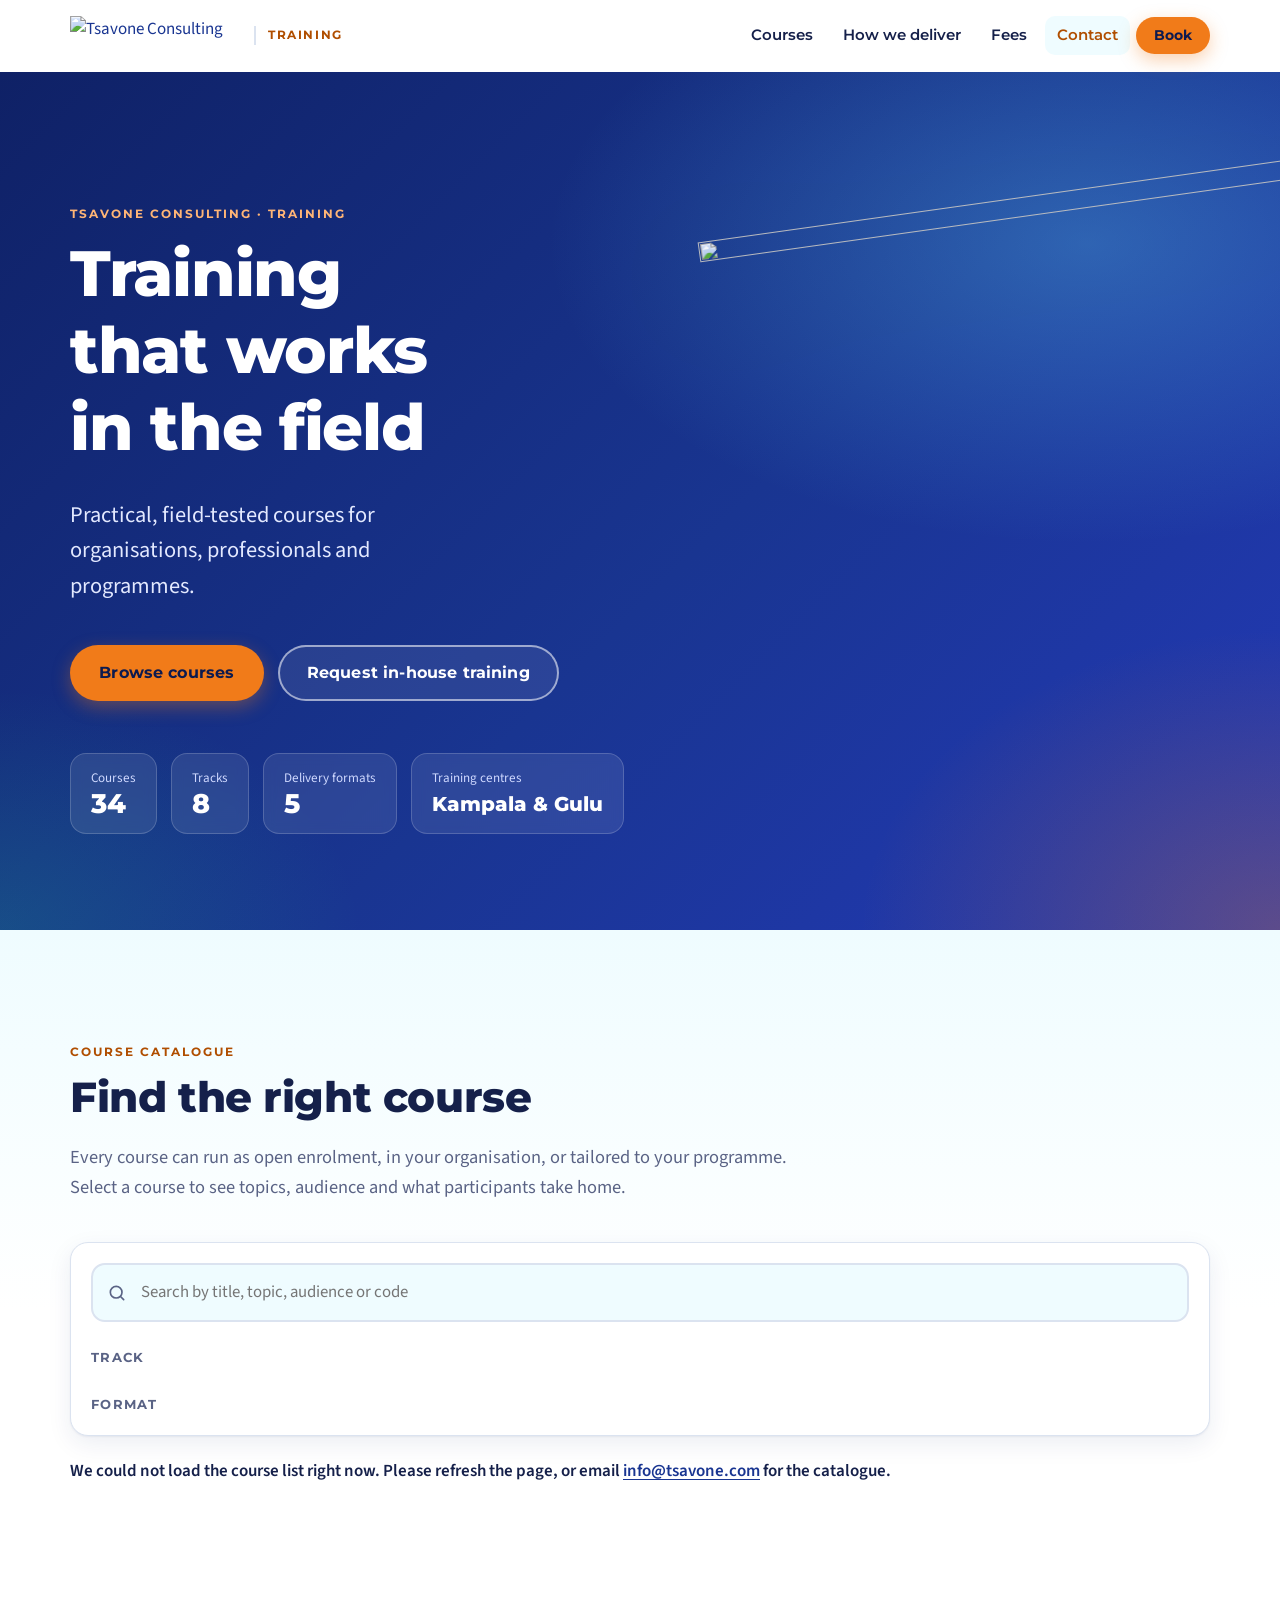
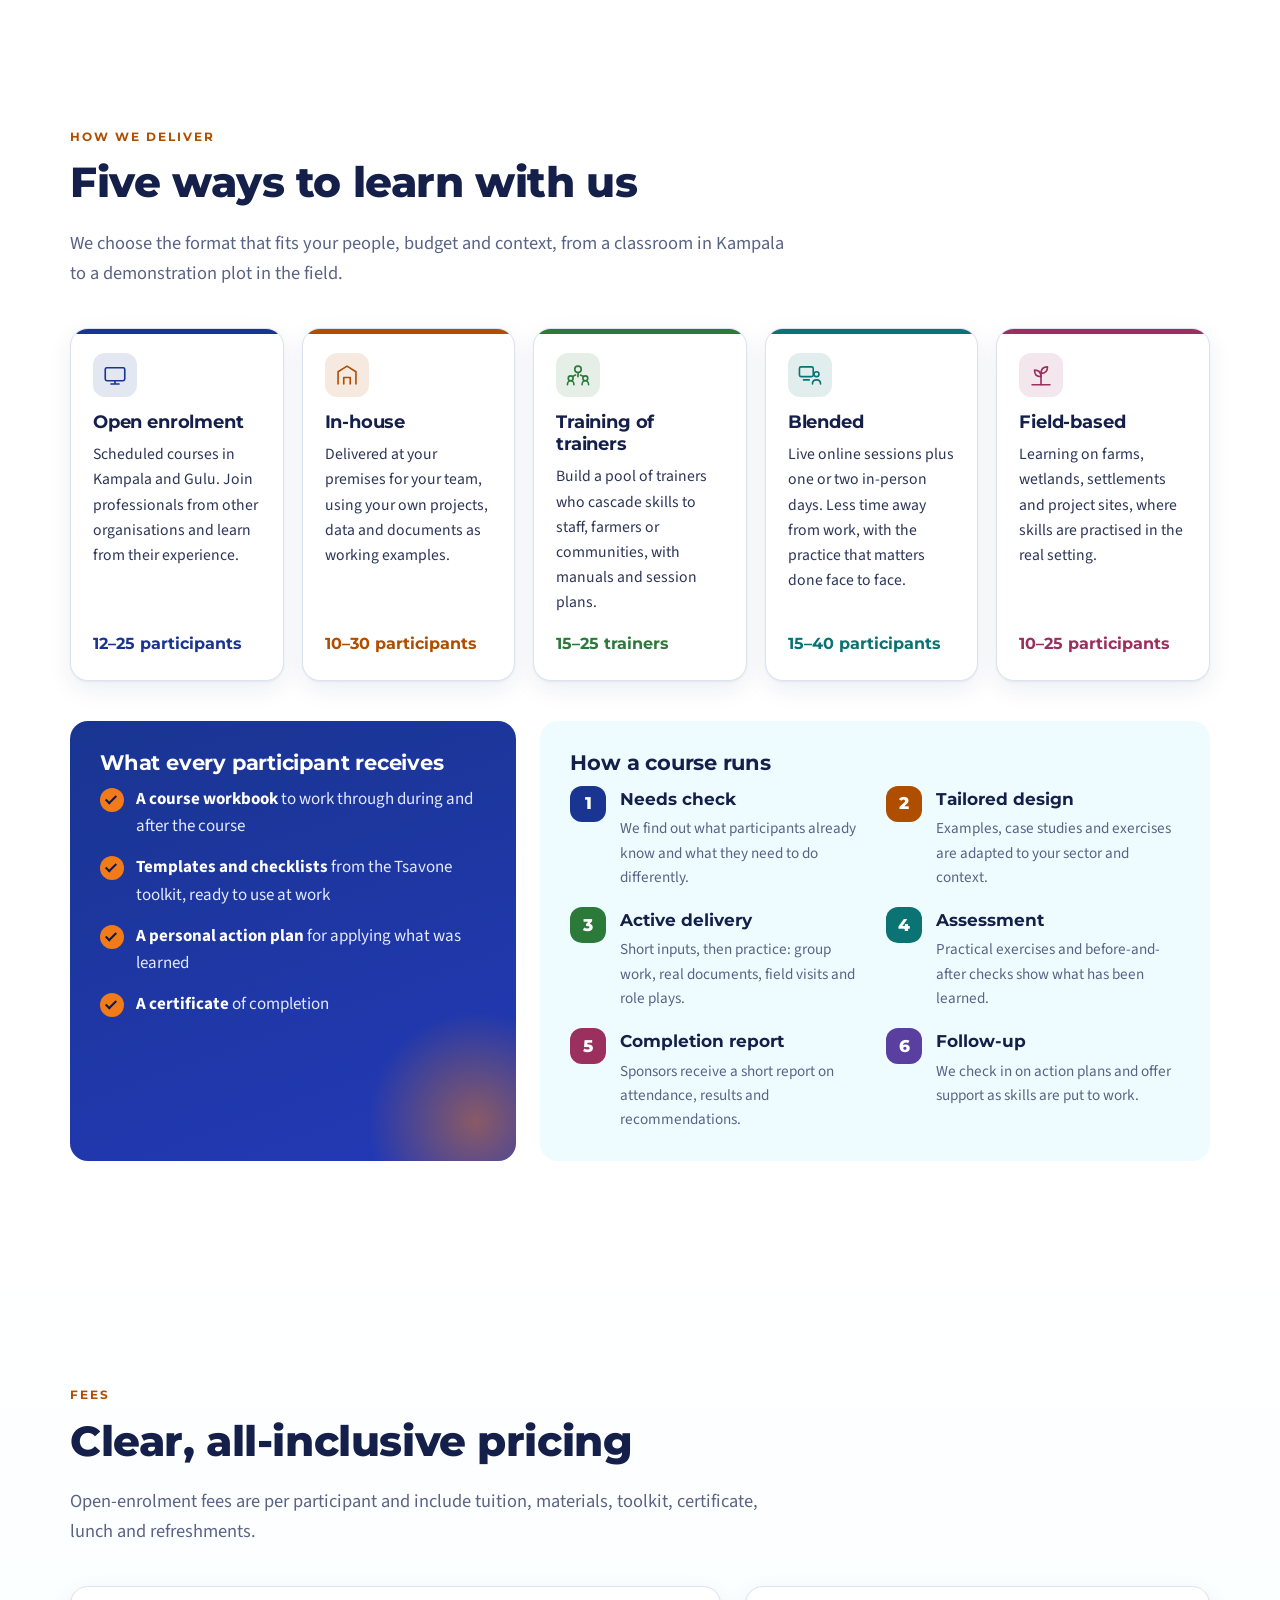
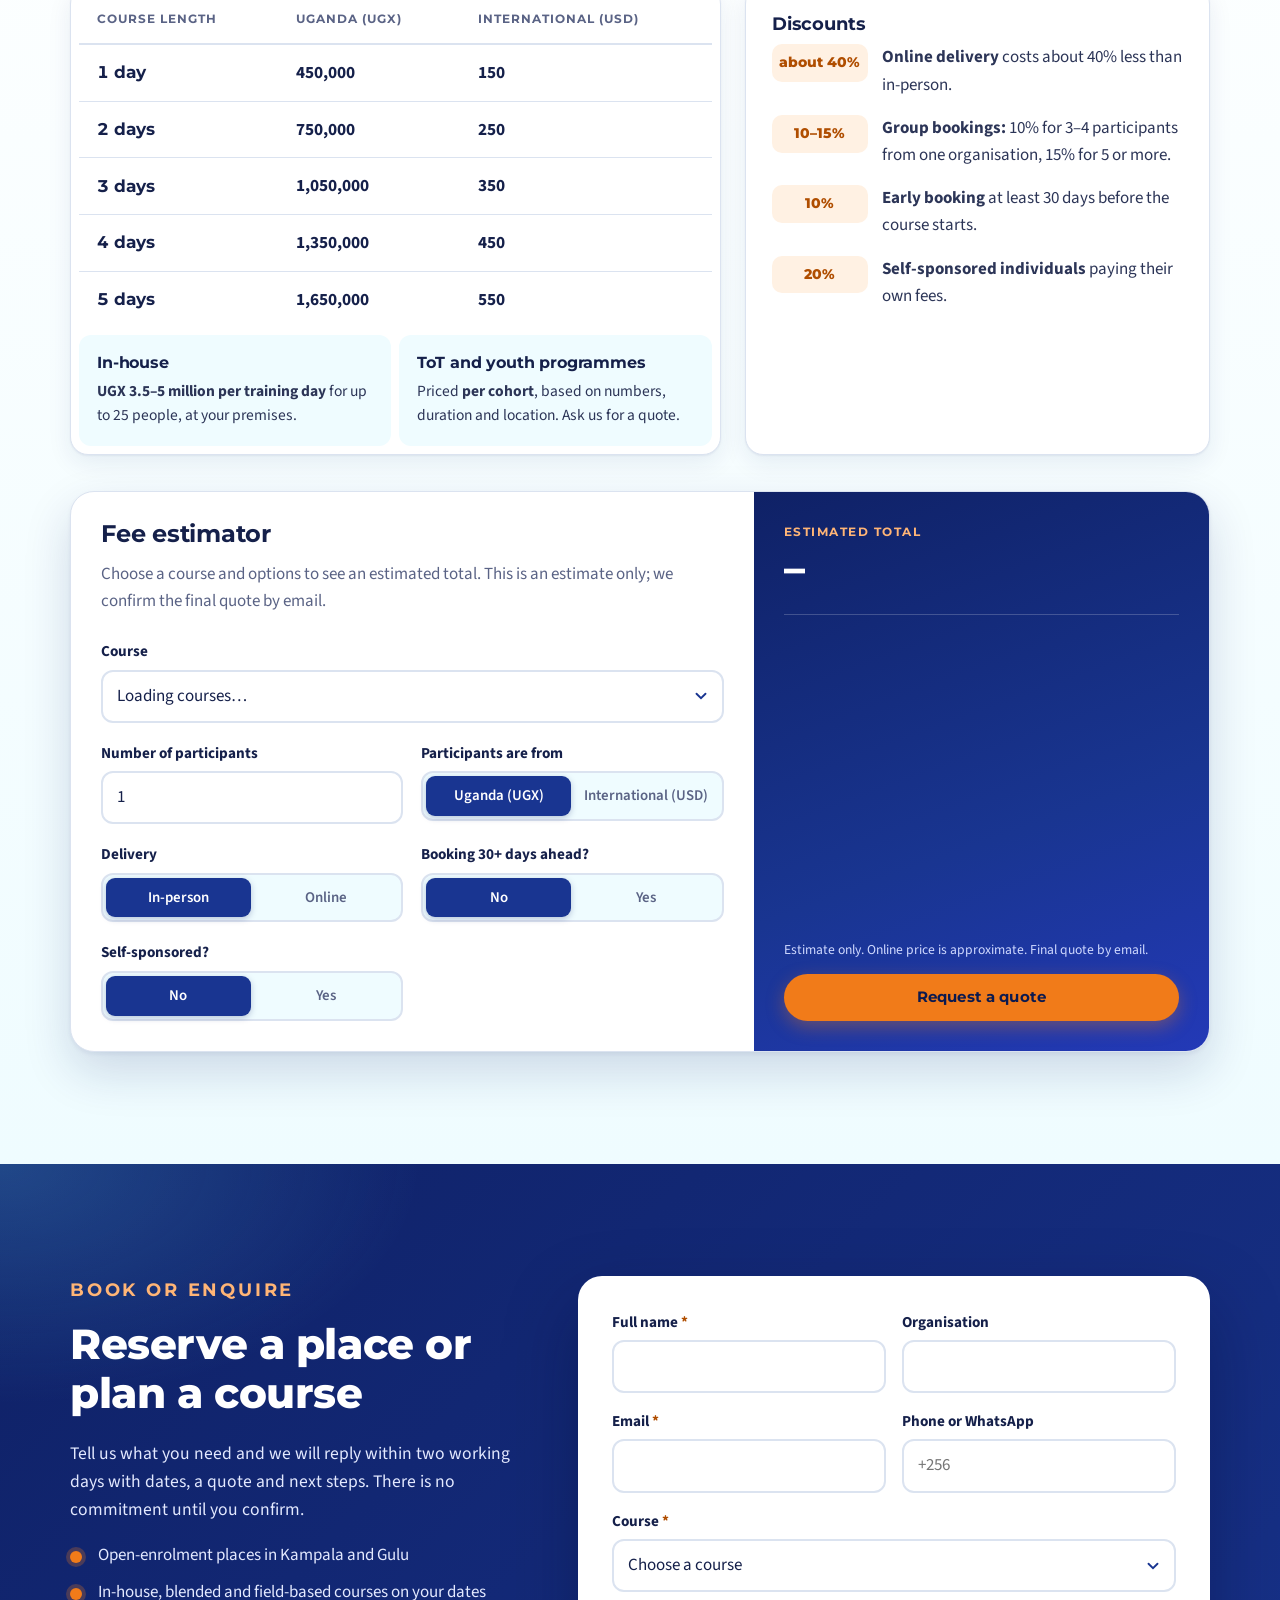
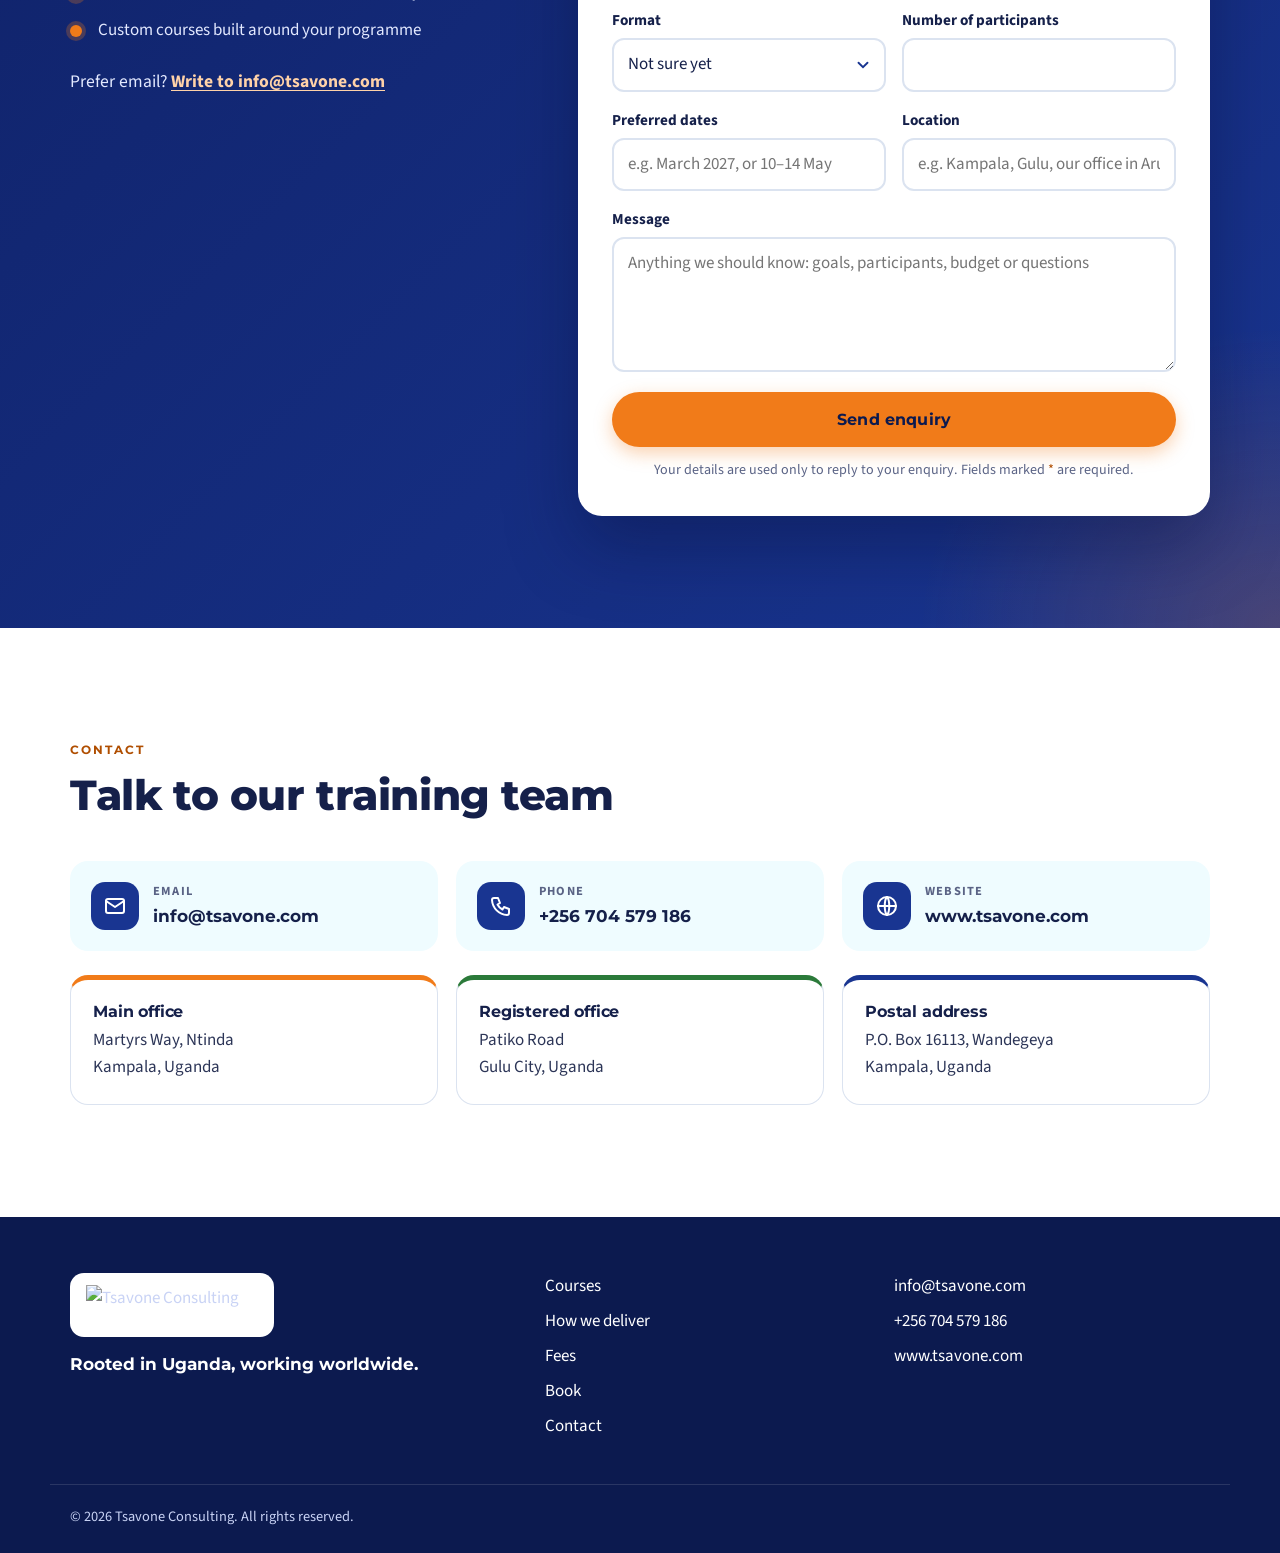
==== training/index.html @ e677f853 "Build Tsavone training website Single-page site loading courses live from the Google Sheet (with sav" ====
<!doctype html>
<html lang="en-GB">
<head>
<meta charset="utf-8">
<meta name="viewport" content="width=device-width, initial-scale=1">
<title>Tsavone Training | Practical, field-tested courses in Uganda</title>
<meta name="description" content="Practical, field-tested training from Tsavone Consulting, Kampala: MEL and data, proposals and bids, agrifood and export, climate and energy, safeguards, humanitarian response, youth skills and governance. Open, in-house, blended, field-based and training of trainers.">
<meta name="theme-color" content="#193591">
<link rel="canonical" href="https://training.tsavone.com/">

<!-- Social sharing -->
<meta property="og:type" content="website">
<meta property="og:site_name" content="Tsavone Consulting">
<meta property="og:title" content="Tsavone Training: training that works in the field">
<meta property="og:description" content="Practical, field-tested courses for organisations, professionals and programmes. Kampala, Gulu, in-house, online and on site.">
<meta property="og:url" content="https://training.tsavone.com/">
<meta property="og:image" content="https://training.tsavone.com/assets/og-image.jpg">
<meta property="og:image:width" content="1200">
<meta property="og:image:height" content="630">
<meta property="og:locale" content="en_GB">
<meta name="twitter:card" content="summary_large_image">
<meta name="twitter:title" content="Tsavone Training: training that works in the field">
<meta name="twitter:description" content="Practical, field-tested courses for organisations, professionals and programmes.">
<meta name="twitter:image" content="https://training.tsavone.com/assets/og-image.jpg">

<link rel="icon" href="assets/tsavone-icon.svg" type="image/svg+xml">
<link rel="icon" href="assets/favicon-32.png" sizes="32x32" type="image/png">
<link rel="apple-touch-icon" href="assets/apple-touch-icon.png">

<link rel="preconnect" href="https://fonts.googleapis.com">
<link rel="preconnect" href="https://fonts.gstatic.com" crossorigin>
<link rel="preconnect" href="https://docs.google.com" crossorigin>
<link rel="stylesheet" href="https://fonts.googleapis.com/css2?family=Montserrat:wght@600;700;800&family=Source+Sans+3:wght@400;600;700&display=swap">
<link rel="stylesheet" href="css/styles.css">
<script src="js/app.js" defer></script>

<script type="application/ld+json">
{
  "@context": "https://schema.org",
  "@type": "Organization",
  "name": "Tsavone Consulting",
  "url": "https://www.tsavone.com",
  "logo": "https://training.tsavone.com/assets/tsavone-logo-stacked.svg",
  "email": "info@tsavone.com",
  "telephone": "+256704579186",
  "slogan": "Rooted in Uganda, working worldwide.",
  "address": [
    {"@type": "PostalAddress", "streetAddress": "Martyrs Way, Ntinda", "addressLocality": "Kampala", "addressCountry": "UG"},
    {"@type": "PostalAddress", "streetAddress": "Patiko Road", "addressLocality": "Gulu City", "addressCountry": "UG"},
    {"@type": "PostalAddress", "postOfficeBoxNumber": "16113", "addressLocality": "Wandegeya, Kampala", "addressCountry": "UG"}
  ]
}
</script>
<!-- Course list for search engines. Filled from the saved list and refreshed from the live sheet by js/app.js -->
<script type="application/ld+json" id="course-schema">{"@context":"https://schema.org","@type":"ItemList","itemListElement":[{"@type":"ListItem","position":1,"item":{"@type":"Course","name":"Practical Monitoring, Evaluation and Learning for Programmes","courseCode":"T1.1","description":"For m&E officers, programme staff and managers. Covers: Theories of change, results frameworks and logframes; SMART indicators, baselines, targets and reference sheets; MEL plans, data quality checks and learning reviews; Adaptive management: turning data into decisions.","url":"https://training.tsavone.com/#course-T1.1","provider":{"@type":"Organization","name":"Tsavone Consulting","sameAs":"https://www.tsavone.com"},"about":"Evidence, MEL and data","inLanguage":"en","offers":[{"@type":"Offer","category":"Paid","price":1650000,"priceCurrency":"UGX"},{"@type":"Offer","category":"Paid","price":550,"priceCurrency":"USD"}],"hasCourseInstance":{"@type":"CourseInstance","courseMode":["Onsite","Blended"],"courseWorkload":"P5D","location":"Kampala, Uganda"}}},{"@type":"ListItem","position":2,"item":{"@type":"Course","name":"Mobile Data Collection and Data Quality (KoboToolbox and ODK)","courseCode":"T1.2","description":"For data officers, researchers and survey teams. Covers: XLSForms in KoboToolbox and ODK: skip logic and constraints; Deploying forms, managing devices and offline collection; Enumerator training, field supervision and back-checks; Cleaning, exporting and securing data lawfully.","url":"https://training.tsavone.com/#course-T1.2","provider":{"@type":"Organization","name":"Tsavone Consulting","sameAs":"https://www.tsavone.com"},"about":"Evidence, MEL and data","inLanguage":"en","offers":[{"@type":"Offer","category":"Paid","price":1050000,"priceCurrency":"UGX"},{"@type":"Offer","category":"Paid","price":350,"priceCurrency":"USD"}],"hasCourseInstance":{"@type":"CourseInstance","courseMode":["Onsite"],"courseWorkload":"P3D","location":"Kampala, Uganda"}}},{"@type":"ListItem","position":3,"item":{"@type":"Course","name":"Data Analysis and Dashboards with Excel and Power BI","courseCode":"T1.3","description":"For staff who turn data into reports and dashboards. Covers: Cleaning and structuring data; pivot tables and lookups; Descriptive statistics and disaggregation by sex, age and place; Building interactive dashboards in Power BI; Presenting findings clearly to managers and donors.","url":"https://training.tsavone.com/#course-T1.3","provider":{"@type":"Organization","name":"Tsavone Consulting","sameAs":"https://www.tsavone.com"},"about":"Evidence, MEL and data","inLanguage":"en","offers":[{"@type":"Offer","category":"Paid","price":1350000,"priceCurrency":"UGX"},{"@type":"Offer","category":"Paid","price":450,"priceCurrency":"USD"}],"hasCourseInstance":{"@type":"CourseInstance","courseMode":["Onsite","Blended"],"courseWorkload":"P4D","location":"Kampala, Uganda"}}},{"@type":"ListItem","position":4,"item":{"@type":"Course","name":"Evaluation Design and Results Verification","courseCode":"T1.4","description":"For teams commissioning or conducting evaluations. Covers: Evaluation criteria, questions and evaluation matrices; Designs: baseline–endline, comparison groups, contribution analysis; Independent verification for results-based financing; Terms of reference, inception and evaluation reports.","url":"https://training.tsavone.com/#course-T1.4","provider":{"@type":"Organization","name":"Tsavone Consulting","sameAs":"https://www.tsavone.com"},"about":"Evidence, MEL and data","inLanguage":"en","offers":[{"@type":"Offer","category":"Paid","price":1350000,"priceCurrency":"UGX"},{"@type":"Offer","category":"Paid","price":450,"priceCurrency":"USD"}],"hasCourseInstance":{"@type":"CourseInstance","courseMode":["Onsite"],"courseWorkload":"P4D","location":"Kampala, Uganda"}}},{"@type":"ListItem","position":5,"item":{"@type":"Course","name":"Project Management for Donor-Funded Programmes","courseCode":"T2.1","description":"For project managers, coordinators and team leads. Covers: The project life cycle from inception to close-out; Work plans, schedules, budgets and burn-rate tracking; Risk, issue and change management; managing partners; Agile and adaptive approaches; donor reporting.","url":"https://training.tsavone.com/#course-T2.1","provider":{"@type":"Organization","name":"Tsavone Consulting","sameAs":"https://www.tsavone.com"},"about":"Programme management, proposals and bids","inLanguage":"en","offers":[{"@type":"Offer","category":"Paid","price":1650000,"priceCurrency":"UGX"},{"@type":"Offer","category":"Paid","price":550,"priceCurrency":"USD"}],"hasCourseInstance":{"@type":"CourseInstance","courseMode":["Onsite","Blended"],"courseWorkload":"P5D","location":"Kampala, Uganda"}}},{"@type":"ListItem","position":6,"item":{"@type":"Course","name":"Proposal Writing and Resource Mobilisation","courseCode":"T2.2","description":"For nGO, CBO and enterprise staff who write proposals. Covers: Reading calls for proposals and scoring criteria; Problem analysis, theory of change and logframe; Compelling narratives and realistic budgets; Formats for EU, UK, Nordic, UN and foundation funders.","url":"https://training.tsavone.com/#course-T2.2","provider":{"@type":"Organization","name":"Tsavone Consulting","sameAs":"https://www.tsavone.com"},"about":"Programme management, proposals and bids","inLanguage":"en","offers":[{"@type":"Offer","category":"Paid","price":1350000,"priceCurrency":"UGX"},{"@type":"Offer","category":"Paid","price":450,"priceCurrency":"USD"}],"hasCourseInstance":{"@type":"CourseInstance","courseMode":["Onsite","Blended"],"courseWorkload":"P4D","location":"Kampala, Uganda"}}},{"@type":"ListItem","position":7,"item":{"@type":"Course","name":"Winning Tenders: Bid and Proposal Management","courseCode":"T2.3","description":"For companies, SMEs and consultants bidding for contracts. Covers: Public procurement in Uganda: PPDA rules and evaluation; NGO and donor procurement: prequalification, RFQs and RFPs; Compliance documents and proposals that score highly; Pricing, bid security and avoiding disqualification.","url":"https://training.tsavone.com/#course-T2.3","provider":{"@type":"Organization","name":"Tsavone Consulting","sameAs":"https://www.tsavone.com"},"about":"Programme management, proposals and bids","inLanguage":"en","offers":[{"@type":"Offer","category":"Paid","price":1050000,"priceCurrency":"UGX"},{"@type":"Offer","category":"Paid","price":350,"priceCurrency":"USD"}],"hasCourseInstance":{"@type":"CourseInstance","courseMode":["Onsite"],"courseWorkload":"P3D","location":"Kampala, Uganda"}}},{"@type":"ListItem","position":8,"item":{"@type":"Course","name":"Practical AI for Development and Business Professionals","courseCode":"T2.4","description":"For professionals who want to use AI tools safely. Covers: What today's AI tools can and cannot do; Prompts for research, reports, proposals and analysis; Checking output for accuracy, bias and invented sources; Confidentiality, data protection and responsible-use policies.","url":"https://training.tsavone.com/#course-T2.4","provider":{"@type":"Organization","name":"Tsavone Consulting","sameAs":"https://www.tsavone.com"},"about":"Programme management, proposals and bids","inLanguage":"en","offers":[{"@type":"Offer","category":"Paid","price":750000,"priceCurrency":"UGX"},{"@type":"Offer","category":"Paid","price":250,"priceCurrency":"USD"}],"hasCourseInstance":{"@type":"CourseInstance","courseMode":["Onsite","Blended"],"courseWorkload":"P2D","location":"Kampala, Uganda"}}},{"@type":"ListItem","position":9,"item":{"@type":"Course","name":"Climate-Smart Agriculture and Agroecology: Training of Trainers","courseCode":"T3.1","description":"For extension workers, field staff and lead farmers. Covers: Climate risks to Uganda's main farming systems; Soil and water conservation, agroforestry and soil fertility; Agroecological pest management and resilient seed; Farmer field schools, demonstration plots and adoption tracking.","url":"https://training.tsavone.com/#course-T3.1","provider":{"@type":"Organization","name":"Tsavone Consulting","sameAs":"https://www.tsavone.com"},"about":"Agrifood, trade and export readiness","inLanguage":"en","offers":[{"@type":"Offer","category":"Paid","price":1650000,"priceCurrency":"UGX"},{"@type":"Offer","category":"Paid","price":550,"priceCurrency":"USD"}],"hasCourseInstance":{"@type":"CourseInstance","courseMode":["Onsite"],"courseWorkload":"P5D","location":"Kampala, Uganda"}}},{"@type":"ListItem","position":10,"item":{"@type":"Course","name":"Export Readiness and Certification Preparation","courseCode":"T3.2","description":"For agribusinesses, cooperatives and SMEs preparing to export. Covers: Buyer requirements in EU, Middle East and regional markets; Product quality, standards and food safety basics; Preparing for organic, Fairtrade and Rainforest Alliance; Export documents, logistics, pricing and traceability.","url":"https://training.tsavone.com/#course-T3.2","provider":{"@type":"Organization","name":"Tsavone Consulting","sameAs":"https://www.tsavone.com"},"about":"Agrifood, trade and export readiness","inLanguage":"en","offers":[{"@type":"Offer","category":"Paid","price":1050000,"priceCurrency":"UGX"},{"@type":"Offer","category":"Paid","price":350,"priceCurrency":"USD"}],"hasCourseInstance":{"@type":"CourseInstance","courseMode":["Onsite"],"courseWorkload":"P3D","location":"Kampala, Uganda"}}},{"@type":"ListItem","position":11,"item":{"@type":"Course","name":"EU Deforestation Regulation: Traceability and Due Diligence","courseCode":"T3.3","description":"For coffee and cocoa exporters, cooperatives and traders. Covers: What the regulation requires of operators and suppliers; Farm mapping and geolocation data collection; Linking farms to lots: traceability systems and records; Risk assessment, due diligence statements and audits.","url":"https://training.tsavone.com/#course-T3.3","provider":{"@type":"Organization","name":"Tsavone Consulting","sameAs":"https://www.tsavone.com"},"about":"Agrifood, trade and export readiness","inLanguage":"en","offers":[{"@type":"Offer","category":"Paid","price":750000,"priceCurrency":"UGX"},{"@type":"Offer","category":"Paid","price":250,"priceCurrency":"USD"}],"hasCourseInstance":{"@type":"CourseInstance","courseMode":["Onsite"],"courseWorkload":"P2D","location":"Kampala, Uganda"}}},{"@type":"ListItem","position":12,"item":{"@type":"Course","name":"Cooperative and Farmer-Group Governance and Business Skills","courseCode":"T3.4","description":"For cooperative boards, managers and group leaders. Covers: Governance roles, by-laws and accountable leadership; Record keeping, financial management and member services; Collective marketing, contracts and negotiating with buyers; Business planning and access to finance.","url":"https://training.tsavone.com/#course-T3.4","provider":{"@type":"Organization","name":"Tsavone Consulting","sameAs":"https://www.tsavone.com"},"about":"Agrifood, trade and export readiness","inLanguage":"en","offers":[{"@type":"Offer","category":"Paid","price":1050000,"priceCurrency":"UGX"},{"@type":"Offer","category":"Paid","price":350,"priceCurrency":"USD"}],"hasCourseInstance":{"@type":"CourseInstance","courseMode":["Onsite"],"courseWorkload":"P3D","location":"Kampala, Uganda"}}},{"@type":"ListItem","position":13,"item":{"@type":"Course","name":"Carbon Markets and Nature-Based Solutions","courseCode":"T4.1","description":"For project developers, NGOs, landowners and investors. Covers: How compliance and voluntary carbon markets work; Forestry, agroforestry, soil, wetland and cooking projects; Community consent, benefit sharing and feasibility.","url":"https://training.tsavone.com/#course-T4.1","provider":{"@type":"Organization","name":"Tsavone Consulting","sameAs":"https://www.tsavone.com"},"about":"Nature, climate and energy","inLanguage":"en","offers":[{"@type":"Offer","category":"Paid","price":1050000,"priceCurrency":"UGX"},{"@type":"Offer","category":"Paid","price":350,"priceCurrency":"USD"}],"hasCourseInstance":{"@type":"CourseInstance","courseMode":["Onsite","Blended"],"courseWorkload":"P3D","location":"Kampala, Uganda"}}},{"@type":"ListItem","position":14,"item":{"@type":"Course","name":"Measurement, Reporting and Verification for Climate Projects","courseCode":"T4.2","description":"For technical staff responsible for climate data. Covers: Field sampling for biomass, soil and land-use change; Remote sensing and GIS basics for monitoring; Data quality control, audit trails and verification.","url":"https://training.tsavone.com/#course-T4.2","provider":{"@type":"Organization","name":"Tsavone Consulting","sameAs":"https://www.tsavone.com"},"about":"Nature, climate and energy","inLanguage":"en","offers":[{"@type":"Offer","category":"Paid","price":1350000,"priceCurrency":"UGX"},{"@type":"Offer","category":"Paid","price":450,"priceCurrency":"USD"}],"hasCourseInstance":{"@type":"CourseInstance","courseMode":["Onsite"],"courseWorkload":"P4D","location":"Kampala, Uganda"}}},{"@type":"ListItem","position":15,"item":{"@type":"Course","name":"Biodiversity Monitoring and Citizen Science","courseCode":"T4.3","description":"For conservation staff, wildlife officers and community monitors. Covers: Survey methods for birds, mammals, vegetation and habitats; Community and citizen science monitoring; Data apps, species records and turning results into action.","url":"https://training.tsavone.com/#course-T4.3","provider":{"@type":"Organization","name":"Tsavone Consulting","sameAs":"https://www.tsavone.com"},"about":"Nature, climate and energy","inLanguage":"en","offers":[{"@type":"Offer","category":"Paid","price":1350000,"priceCurrency":"UGX"},{"@type":"Offer","category":"Paid","price":450,"priceCurrency":"USD"}],"hasCourseInstance":{"@type":"CourseInstance","courseMode":["Onsite"],"courseWorkload":"P4D","location":"Kampala, Uganda"}}},{"@type":"ListItem","position":16,"item":{"@type":"Course","name":"Wetland and Catchment Management for Local Governments","courseCode":"T4.4","description":"For district environment, production and planning officers. Covers: Wetland functions, values, threats and the legal framework; Participatory mapping and catchment management planning; Restoration, livelihoods and district plans and budgets.","url":"https://training.tsavone.com/#course-T4.4","provider":{"@type":"Organization","name":"Tsavone Consulting","sameAs":"https://www.tsavone.com"},"about":"Nature, climate and energy","inLanguage":"en","offers":[{"@type":"Offer","category":"Paid","price":1050000,"priceCurrency":"UGX"},{"@type":"Offer","category":"Paid","price":350,"priceCurrency":"USD"}],"hasCourseInstance":{"@type":"CourseInstance","courseMode":["Onsite"],"courseWorkload":"P3D","location":"Kampala, Uganda"}}},{"@type":"ListItem","position":17,"item":{"@type":"Course","name":"Productive Use of Energy and Clean Cooking","courseCode":"T4.5","description":"For energy companies, SACCOs, programmes and enterprises. Covers: Solar pumping, milling, cooling and drying technologies; Clean cooking options and market barriers; Business models, consumer finance and energy audits.","url":"https://training.tsavone.com/#course-T4.5","provider":{"@type":"Organization","name":"Tsavone Consulting","sameAs":"https://www.tsavone.com"},"about":"Nature, climate and energy","inLanguage":"en","offers":[{"@type":"Offer","category":"Paid","price":1050000,"priceCurrency":"UGX"},{"@type":"Offer","category":"Paid","price":350,"priceCurrency":"USD"}],"hasCourseInstance":{"@type":"CourseInstance","courseMode":["Onsite"],"courseWorkload":"P3D","location":"Kampala, Uganda"}}},{"@type":"ListItem","position":18,"item":{"@type":"Course","name":"Environmental and Social Management to IFC Performance Standards","courseCode":"T5.1","description":"For e&S officers, project managers and contractors. Covers: IFC Performance Standards and Uganda's environmental law; Impact assessment and E&S management plans; Land acquisition, resettlement and livelihood restoration; Monitoring, reporting and lender audits.","url":"https://training.tsavone.com/#course-T5.1","provider":{"@type":"Organization","name":"Tsavone Consulting","sameAs":"https://www.tsavone.com"},"about":"Safeguards, HSE and local content","inLanguage":"en","offers":[{"@type":"Offer","category":"Paid","price":1350000,"priceCurrency":"UGX"},{"@type":"Offer","category":"Paid","price":450,"priceCurrency":"USD"}],"hasCourseInstance":{"@type":"CourseInstance","courseMode":["Onsite"],"courseWorkload":"P4D","location":"Kampala, Uganda"}}},{"@type":"ListItem","position":19,"item":{"@type":"Course","name":"Stakeholder Engagement and Grievance Mechanisms","courseCode":"T5.2","description":"For community liaison and social safeguards staff. Covers: Stakeholder mapping and engagement planning; Meaningful consultation and free, prior and informed consent; Designing and running a grievance mechanism that works; Handling sensitive complaints, including gender-based violence.","url":"https://training.tsavone.com/#course-T5.2","provider":{"@type":"Organization","name":"Tsavone Consulting","sameAs":"https://www.tsavone.com"},"about":"Safeguards, HSE and local content","inLanguage":"en","offers":[{"@type":"Offer","category":"Paid","price":1050000,"priceCurrency":"UGX"},{"@type":"Offer","category":"Paid","price":350,"priceCurrency":"USD"}],"hasCourseInstance":{"@type":"CourseInstance","courseMode":["Onsite"],"courseWorkload":"P3D","location":"Kampala, Uganda"}}},{"@type":"ListItem","position":20,"item":{"@type":"Course","name":"Occupational Health, Safety and Environment for Projects","courseCode":"T5.3","description":"For supervisors, site staff and HSE focal persons. Covers: Uganda's occupational safety and health law; Hazard identification, risk assessment and permits to work; Incident reporting, investigation and emergency response; Site controls for waste, spills, dust and noise.","url":"https://training.tsavone.com/#course-T5.3","provider":{"@type":"Organization","name":"Tsavone Consulting","sameAs":"https://www.tsavone.com"},"about":"Safeguards, HSE and local content","inLanguage":"en","offers":[{"@type":"Offer","category":"Paid","price":1050000,"priceCurrency":"UGX"},{"@type":"Offer","category":"Paid","price":350,"priceCurrency":"USD"}],"hasCourseInstance":{"@type":"CourseInstance","courseMode":["Onsite"],"courseWorkload":"P3D","location":"Kampala, Uganda"}}},{"@type":"ListItem","position":21,"item":{"@type":"Course","name":"Supplier and Local-Content Readiness for Energy and Infrastructure","courseCode":"T5.4","description":"For ugandan firms seeking contracts on major projects. Covers: How large projects buy: registration and due diligence; Local content rules and what buyers expect; Quality, HSE and integrity systems buyers check; Capability statements, joint ventures and subcontracting.","url":"https://training.tsavone.com/#course-T5.4","provider":{"@type":"Organization","name":"Tsavone Consulting","sameAs":"https://www.tsavone.com"},"about":"Safeguards, HSE and local content","inLanguage":"en","offers":[{"@type":"Offer","category":"Paid","price":750000,"priceCurrency":"UGX"},{"@type":"Offer","category":"Paid","price":250,"priceCurrency":"USD"}],"hasCourseInstance":{"@type":"CourseInstance","courseMode":["Onsite"],"courseWorkload":"P2D","location":"Kampala, Uganda"}}},{"@type":"ListItem","position":22,"item":{"@type":"Course","name":"Refugee Response, Coordination and the Humanitarian–Development Nexus","courseCode":"T6.1","description":"For agency, partner and local government staff. Covers: Uganda's refugee policy and settlement model; Coordination structures and who does what; Needs assessment and response planning; Linking relief to self-reliance and host-community development.","url":"https://training.tsavone.com/#course-T6.1","provider":{"@type":"Organization","name":"Tsavone Consulting","sameAs":"https://www.tsavone.com"},"about":"Humanitarian and displacement response","inLanguage":"en","offers":[{"@type":"Offer","category":"Paid","price":1050000,"priceCurrency":"UGX"},{"@type":"Offer","category":"Paid","price":350,"priceCurrency":"USD"}],"hasCourseInstance":{"@type":"CourseInstance","courseMode":["Onsite"],"courseWorkload":"P3D","location":"Kampala, Uganda"}}},{"@type":"ListItem","position":23,"item":{"@type":"Course","name":"Cash and Voucher Assistance","courseCode":"T6.2","description":"For programme, finance and logistics staff. Covers: Market and feasibility analysis: when cash is appropriate; Targeting, registration and setting transfer values; Mobile money, banks and vouchers; fraud and data risks; Post-distribution and market monitoring.","url":"https://training.tsavone.com/#course-T6.2","provider":{"@type":"Organization","name":"Tsavone Consulting","sameAs":"https://www.tsavone.com"},"about":"Humanitarian and displacement response","inLanguage":"en","offers":[{"@type":"Offer","category":"Paid","price":1050000,"priceCurrency":"UGX"},{"@type":"Offer","category":"Paid","price":350,"priceCurrency":"USD"}],"hasCourseInstance":{"@type":"CourseInstance","courseMode":["Onsite"],"courseWorkload":"P3D","location":"Kampala, Uganda"}}},{"@type":"ListItem","position":24,"item":{"@type":"Course","name":"Protection Mainstreaming and Accountability to Affected People","courseCode":"T6.3","description":"For all programme staff and volunteers. Covers: Protection principles: safety, dignity, access, participation; Identifying and referring protection concerns safely; Community feedback and information-sharing systems; Including women, children, older people and people with disabilities.","url":"https://training.tsavone.com/#course-T6.3","provider":{"@type":"Organization","name":"Tsavone Consulting","sameAs":"https://www.tsavone.com"},"about":"Humanitarian and displacement response","inLanguage":"en","offers":[{"@type":"Offer","category":"Paid","price":1050000,"priceCurrency":"UGX"},{"@type":"Offer","category":"Paid","price":350,"priceCurrency":"USD"}],"hasCourseInstance":{"@type":"CourseInstance","courseMode":["Onsite"],"courseWorkload":"P3D","location":"Kampala, Uganda"}}},{"@type":"ListItem","position":25,"item":{"@type":"Course","name":"Conflict Sensitivity and Do No Harm","courseCode":"T6.4","description":"For staff in fragile or resource-competing areas. Covers: Conflict analysis: actors, dividers and connectors; How aid and resources can raise or reduce tension; Conflict-sensitive design, targeting and staffing; Monitoring context and adapting programmes.","url":"https://training.tsavone.com/#course-T6.4","provider":{"@type":"Organization","name":"Tsavone Consulting","sameAs":"https://www.tsavone.com"},"about":"Humanitarian and displacement response","inLanguage":"en","offers":[{"@type":"Offer","category":"Paid","price":750000,"priceCurrency":"UGX"},{"@type":"Offer","category":"Paid","price":250,"priceCurrency":"USD"}],"hasCourseInstance":{"@type":"CourseInstance","courseMode":["Onsite"],"courseWorkload":"P2D","location":"Kampala, Uganda"}}},{"@type":"ListItem","position":26,"item":{"@type":"Course","name":"Work Readiness and Employability","courseCode":"T7.1","description":"For out-of-school youth, graduates and trainees. Covers: Self-awareness, goal setting and career planning; Communication, teamwork and workplace conduct; CVs, applications, interviews and finding work; Rights and safety at work.","url":"https://training.tsavone.com/#course-T7.1","provider":{"@type":"Organization","name":"Tsavone Consulting","sameAs":"https://www.tsavone.com"},"about":"Youth skills, jobs and enterprise","inLanguage":"en","offers":[{"@type":"Offer","category":"Paid","price":1650000,"priceCurrency":"UGX"},{"@type":"Offer","category":"Paid","price":550,"priceCurrency":"USD"}],"hasCourseInstance":{"@type":"CourseInstance","courseMode":["Onsite"],"courseWorkload":"P5D","location":"Kampala, Uganda"}}},{"@type":"ListItem","position":27,"item":{"@type":"Course","name":"Agribusiness Entrepreneurship for Young People","courseCode":"T7.2","description":"For young farmers and aspiring agripreneurs. Covers: Spotting opportunities in crops, livestock, processing and services; Enterprise selection, costing and simple business plans; Climate-smart production and value addition; Market linkages, group enterprises and access to finance.","url":"https://training.tsavone.com/#course-T7.2","provider":{"@type":"Organization","name":"Tsavone Consulting","sameAs":"https://www.tsavone.com"},"about":"Youth skills, jobs and enterprise","inLanguage":"en","offers":[{"@type":"Offer","category":"Paid","price":1650000,"priceCurrency":"UGX"},{"@type":"Offer","category":"Paid","price":550,"priceCurrency":"USD"}],"hasCourseInstance":{"@type":"CourseInstance","courseMode":["Onsite"],"courseWorkload":"P5D","location":"Kampala, Uganda"}}},{"@type":"ListItem","position":28,"item":{"@type":"Course","name":"Digital Work and Online Income Skills","courseCode":"T7.3","description":"For young people with computer or smartphone access. Covers: Digital literacy, productivity tools and online safety; Entry-level digital work: data, content, design and support; Using AI tools responsibly; building an online profile; Getting paid, managing income and avoiding scams.","url":"https://training.tsavone.com/#course-T7.3","provider":{"@type":"Organization","name":"Tsavone Consulting","sameAs":"https://www.tsavone.com"},"about":"Youth skills, jobs and enterprise","inLanguage":"en","offers":[{"@type":"Offer","category":"Paid","price":1650000,"priceCurrency":"UGX"},{"@type":"Offer","category":"Paid","price":550,"priceCurrency":"USD"}],"hasCourseInstance":{"@type":"CourseInstance","courseMode":["Onsite","Blended"],"courseWorkload":"P5D","location":"Kampala, Uganda"}}},{"@type":"ListItem","position":29,"item":{"@type":"Course","name":"Financial Literacy and Savings Groups","courseCode":"T7.4","description":"For youth, women's and farmer groups and their facilitators. Covers: Budgeting, saving and managing debt; Forming and running village savings and loan associations; Group record keeping and transparent share-outs; Using mobile money and formal financial services wisely.","url":"https://training.tsavone.com/#course-T7.4","provider":{"@type":"Organization","name":"Tsavone Consulting","sameAs":"https://www.tsavone.com"},"about":"Youth skills, jobs and enterprise","inLanguage":"en","offers":[{"@type":"Offer","category":"Paid","price":1050000,"priceCurrency":"UGX"},{"@type":"Offer","category":"Paid","price":350,"priceCurrency":"USD"}],"hasCourseInstance":{"@type":"CourseInstance","courseMode":["Onsite"],"courseWorkload":"P3D","location":"Kampala, Uganda"}}},{"@type":"ListItem","position":30,"item":{"@type":"Course","name":"Safeguarding and Protection from Sexual Exploitation, Abuse and Harassment","courseCode":"T8.1","description":"For all staff, volunteers, board members and partners. Covers: Safeguarding duties, donor standards and codes of conduct; Recognising exploitation, abuse and harassment; Safe recruitment, partner safeguarding and survivor-centred response.","url":"https://training.tsavone.com/#course-T8.1","provider":{"@type":"Organization","name":"Tsavone Consulting","sameAs":"https://www.tsavone.com"},"about":"Governance, compliance and organisational systems","inLanguage":"en","offers":[{"@type":"Offer","category":"Paid","price":450000,"priceCurrency":"UGX"},{"@type":"Offer","category":"Paid","price":150,"priceCurrency":"USD"}],"hasCourseInstance":{"@type":"CourseInstance","courseMode":["Onsite","Blended"],"courseWorkload":"P1D","location":"Kampala, Uganda"}}},{"@type":"ListItem","position":31,"item":{"@type":"Course","name":"Fraud, Anti-Corruption and Integrity Management","courseCode":"T8.2","description":"For managers, finance, procurement and programme staff. Covers: Fraud and corruption risks in projects and procurement; Internal controls, segregation of duties and conflicts of interest; Whistleblowing channels and responding to suspected fraud.","url":"https://training.tsavone.com/#course-T8.2","provider":{"@type":"Organization","name":"Tsavone Consulting","sameAs":"https://www.tsavone.com"},"about":"Governance, compliance and organisational systems","inLanguage":"en","offers":[{"@type":"Offer","category":"Paid","price":450000,"priceCurrency":"UGX"},{"@type":"Offer","category":"Paid","price":150,"priceCurrency":"USD"}],"hasCourseInstance":{"@type":"CourseInstance","courseMode":["Onsite","Blended"],"courseWorkload":"P1D","location":"Kampala, Uganda"}}},{"@type":"ListItem","position":32,"item":{"@type":"Course","name":"Data Protection and Privacy in Practice","courseCode":"T8.3","description":"For managers, data and M&E staff, HR and anyone handling personal data. Covers: Uganda's Data Protection and Privacy Act, 2019, and its regulations; Consent, security, retention, sharing and breach response; Registration with the Personal Data Protection Office.","url":"https://training.tsavone.com/#course-T8.3","provider":{"@type":"Organization","name":"Tsavone Consulting","sameAs":"https://www.tsavone.com"},"about":"Governance, compliance and organisational systems","inLanguage":"en","offers":[{"@type":"Offer","category":"Paid","price":750000,"priceCurrency":"UGX"},{"@type":"Offer","category":"Paid","price":250,"priceCurrency":"USD"}],"hasCourseInstance":{"@type":"CourseInstance","courseMode":["Onsite"],"courseWorkload":"P2D","location":"Kampala, Uganda"}}},{"@type":"ListItem","position":33,"item":{"@type":"Course","name":"NGO Financial Management and Donor Compliance","courseCode":"T8.4","description":"For finance officers, programme managers and NGO directors. Covers: Budgeting, cost allocation, internal controls and assets; Donor rules on eligible costs and documentation; Financial reporting, audits and due diligence assessments.","url":"https://training.tsavone.com/#course-T8.4","provider":{"@type":"Organization","name":"Tsavone Consulting","sameAs":"https://www.tsavone.com"},"about":"Governance, compliance and organisational systems","inLanguage":"en","offers":[{"@type":"Offer","category":"Paid","price":1350000,"priceCurrency":"UGX"},{"@type":"Offer","category":"Paid","price":450,"priceCurrency":"USD"}],"hasCourseInstance":{"@type":"CourseInstance","courseMode":["Onsite"],"courseWorkload":"P4D","location":"Kampala, Uganda"}}},{"@type":"ListItem","position":34,"item":{"@type":"Course","name":"Local Government Planning, Budgeting and Community Finance","courseCode":"T8.5","description":"For district, city and sub-county officers and community leaders. Covers: Local government planning and budgeting cycle; Governance of community SACCOs, including Parish Development Model SACCOs; Monitoring service delivery and accountability to citizens.","url":"https://training.tsavone.com/#course-T8.5","provider":{"@type":"Organization","name":"Tsavone Consulting","sameAs":"https://www.tsavone.com"},"about":"Governance, compliance and organisational systems","inLanguage":"en","offers":[{"@type":"Offer","category":"Paid","price":1050000,"priceCurrency":"UGX"},{"@type":"Offer","category":"Paid","price":350,"priceCurrency":"USD"}],"hasCourseInstance":{"@type":"CourseInstance","courseMode":["Onsite"],"courseWorkload":"P3D","location":"Kampala, Uganda"}}}]}</script>
</head>
<body>
<a class="skip-link" href="#main">Skip to content</a>

<header class="site-header" id="top">
  <div class="wrap header-inner">
    <a class="brand" href="#top" aria-label="Tsavone Consulting training, back to top">
      <img src="assets/tsavone-wordmark.svg" alt="Tsavone Consulting" width="172" height="40">
      <span class="brand-tag">Training</span>
    </a>
    <button class="nav-toggle" type="button" aria-expanded="false" aria-controls="site-nav">
      <span class="nav-toggle-bars" aria-hidden="true"></span>
      <span class="sr-only">Menu</span>
    </button>
    <nav class="site-nav" id="site-nav" aria-label="Main">
      <ul>
        <li><a href="#courses">Courses</a></li>
        <li><a href="#deliver">How we deliver</a></li>
        <li><a href="#fees">Fees</a></li>
        <li><a href="#contact">Contact</a></li>
        <li><a class="btn btn-accent btn-sm" href="#book">Book</a></li>
      </ul>
    </nav>
  </div>
</header>

<main id="main">

<!-- HERO -->
<section class="hero" aria-labelledby="hero-title">
  <div class="hero-bg" aria-hidden="true">
    <img class="hero-swirl" src="assets/tsavone-icon.svg" alt="" width="402" height="395">
  </div>
  <div class="wrap hero-inner">
    <p class="eyebrow eyebrow-light">Tsavone Consulting &middot; Training</p>
    <h1 id="hero-title">Training that works in the field</h1>
    <p class="hero-lede">Practical, field-tested courses for organisations, professionals and programmes.</p>
    <div class="hero-actions">
      <a class="btn btn-accent btn-lg" href="#courses">Browse courses</a>
      <a class="btn btn-ghost btn-lg" href="#book" data-prefill-format="In-house">Request in-house training</a>
    </div>
    <dl class="hero-stats">
      <div><dt>Courses</dt><dd id="stat-courses">34</dd></div>
      <div><dt>Tracks</dt><dd id="stat-tracks">8</dd></div>
      <div><dt>Delivery formats</dt><dd>5</dd></div>
      <div><dt>Training centres</dt><dd class="stat-text">Kampala &amp; Gulu</dd></div>
    </dl>
  </div>
</section>

<!-- COURSES -->
<section class="section section-courses" id="courses" aria-labelledby="courses-title">
  <div class="wrap">
    <div class="section-head">
      <p class="eyebrow">Course catalogue</p>
      <h2 id="courses-title">Find the right course</h2>
      <p class="section-lede">Every course can run as open enrolment, in your organisation, or tailored to your programme. Select a course to see topics, audience and what participants take home.</p>
    </div>

    <div class="filters" role="search">
      <div class="search-box">
        <label for="course-search" class="sr-only">Search courses</label>
        <svg class="search-icon" viewBox="0 0 24 24" aria-hidden="true"><circle cx="11" cy="11" r="7"/><path d="m20 20-3.5-3.5"/></svg>
        <input type="search" id="course-search" placeholder="Search by title, topic, audience or code" autocomplete="off">
      </div>
      <div class="filter-group">
        <p class="filter-label" id="track-filter-label">Track</p>
        <div class="chips" id="track-chips" role="group" aria-labelledby="track-filter-label"></div>
      </div>
      <div class="filter-group">
        <p class="filter-label" id="format-filter-label">Format</p>
        <div class="chips" id="format-chips" role="group" aria-labelledby="format-filter-label"></div>
      </div>
    </div>

    <div class="results-bar">
      <p id="results-count" aria-live="polite">Loading courses&hellip;</p>
      <p class="data-note" id="data-note" hidden>Showing saved course list</p>
      <button type="button" class="link-btn" id="clear-filters" hidden>Clear filters</button>
    </div>

    <div class="course-grid" id="course-grid" aria-busy="true">
      <div class="card-skeleton"></div><div class="card-skeleton"></div><div class="card-skeleton"></div>
      <div class="card-skeleton"></div><div class="card-skeleton"></div><div class="card-skeleton"></div>
    </div>
    <p class="empty-state" id="empty-state" hidden>No courses match your search. Try another word, clear the filters, or <a href="#book" data-prefill-course="custom">ask us for a custom course</a>.</p>
  </div>
</section>

<!-- COURSE DETAIL DIALOG -->
<dialog class="course-dialog" id="course-dialog" aria-labelledby="dlg-title">
  <div class="dlg-band" id="dlg-band"></div>
  <form method="dialog" class="dlg-close-form">
    <button class="dlg-close" aria-label="Close course details" value="close">
      <svg viewBox="0 0 24 24" aria-hidden="true"><path d="M6 6l12 12M18 6 6 18"/></svg>
    </button>
  </form>
  <div class="dlg-body">
    <p class="dlg-meta"><span class="code-chip" id="dlg-code"></span> <span id="dlg-track"></span></p>
    <h2 id="dlg-title"></h2>
    <p class="dlg-status" id="dlg-status" hidden></p>
    <ul class="dlg-facts">
      <li><span class="fact-label">Duration</span><span id="dlg-days"></span></li>
      <li><span class="fact-label">Formats</span><span id="dlg-formats"></span></li>
    </ul>
    <h3>Who it is for</h3>
    <p id="dlg-audience"></p>
    <h3>What you will cover</h3>
    <ul class="topic-list" id="dlg-topics"></ul>
    <h3>What participants take home</h3>
    <p id="dlg-takes"></p>
    <div class="dlg-fee">
      <div>
        <p class="fact-label">Open-enrolment fee per participant</p>
        <p class="fee-big"><span id="dlg-ugx"></span> <span class="fee-alt" id="dlg-usd"></span></p>
        <p class="fee-note">Includes tuition, materials, toolkit, certificate, lunch and refreshments. In-house and online prices on request.</p>
      </div>
      <div class="dlg-actions">
        <button type="button" class="btn btn-accent" id="dlg-book">Book this course</button>
        <button type="button" class="btn btn-outline" id="dlg-estimate">Estimate fees</button>
      </div>
    </div>
  </div>
</dialog>

<!-- HOW WE DELIVER -->
<section class="section section-deliver" id="deliver" aria-labelledby="deliver-title">
  <div class="wrap">
    <div class="section-head">
      <p class="eyebrow">How we deliver</p>
      <h2 id="deliver-title">Five ways to learn with us</h2>
      <p class="section-lede">We choose the format that fits your people, budget and context, from a classroom in Kampala to a demonstration plot in the field.</p>
    </div>
    <div class="format-grid">
      <article class="format-card" style="--c:#193591">
        <svg class="format-icon" viewBox="0 0 32 32" aria-hidden="true"><rect x="4" y="7" width="24" height="16" rx="2"/><path d="M11 27h10M16 23v4"/></svg>
        <h3>Open enrolment</h3>
        <p>Scheduled courses in Kampala and Gulu. Join professionals from other organisations and learn from their experience.</p>
        <p class="format-size">12&ndash;25 participants</p>
      </article>
      <article class="format-card" style="--c:#B04E00">
        <svg class="format-icon" viewBox="0 0 32 32" aria-hidden="true"><path d="M5 27V12l11-7 11 7v15"/><path d="M12 27v-8h8v8"/></svg>
        <h3>In-house</h3>
        <p>Delivered at your premises for your team, using your own projects, data and documents as working examples.</p>
        <p class="format-size">10&ndash;30 participants</p>
      </article>
      <article class="format-card" style="--c:#2B7A3A">
        <svg class="format-icon" viewBox="0 0 32 32" aria-hidden="true"><circle cx="16" cy="9" r="4"/><circle cx="7" cy="20" r="3"/><circle cx="25" cy="20" r="3"/><path d="M16 13v5M13 16l-4 2M19 16l4 2M3 28c0-3 2-5 4-5s4 2 4 5M21 28c0-3 2-5 4-5s4 2 4 5"/></svg>
        <h3>Training of trainers</h3>
        <p>Build a pool of trainers who cascade skills to staff, farmers or communities, with manuals and session plans.</p>
        <p class="format-size">15&ndash;25 trainers</p>
      </article>
      <article class="format-card" style="--c:#0B7373">
        <svg class="format-icon" viewBox="0 0 32 32" aria-hidden="true"><rect x="3" y="6" width="17" height="12" rx="2"/><path d="M8 22h7"/><circle cx="24" cy="15" r="3"/><path d="M19 27c0-3 2-5 5-5s5 2 5 5"/></svg>
        <h3>Blended</h3>
        <p>Live online sessions plus one or two in-person days. Less time away from work, with the practice that matters done face to face.</p>
        <p class="format-size">15&ndash;40 participants</p>
      </article>
      <article class="format-card" style="--c:#9B2F5E">
        <svg class="format-icon" viewBox="0 0 32 32" aria-hidden="true"><path d="M16 28V14"/><path d="M16 18c-5 0-8-3-8-8 5 0 8 3 8 8ZM16 14c0-5 3-8 8-8 0 5-3 8-8 8Z"/><path d="M5 28h22"/></svg>
        <h3>Field-based</h3>
        <p>Learning on farms, wetlands, settlements and project sites, where skills are practised in the real setting.</p>
        <p class="format-size">10&ndash;25 participants</p>
      </article>
    </div>

    <div class="deliver-split">
      <div class="receive-card">
        <h3>What every participant receives</h3>
        <ul class="tick-list">
          <li><strong>A course workbook</strong> to work through during and after the course</li>
          <li><strong>Templates and checklists</strong> from the Tsavone toolkit, ready to use at work</li>
          <li><strong>A personal action plan</strong> for applying what was learned</li>
          <li><strong>A certificate</strong> of completion</li>
        </ul>
      </div>
      <div class="steps-card">
        <h3>How a course runs</h3>
        <ol class="steps">
          <li><span class="step-n">1</span><div><strong>Needs check</strong><p>We find out what participants already know and what they need to do differently.</p></div></li>
          <li><span class="step-n">2</span><div><strong>Tailored design</strong><p>Examples, case studies and exercises are adapted to your sector and context.</p></div></li>
          <li><span class="step-n">3</span><div><strong>Active delivery</strong><p>Short inputs, then practice: group work, real documents, field visits and role plays.</p></div></li>
          <li><span class="step-n">4</span><div><strong>Assessment</strong><p>Practical exercises and before-and-after checks show what has been learned.</p></div></li>
          <li><span class="step-n">5</span><div><strong>Completion report</strong><p>Sponsors receive a short report on attendance, results and recommendations.</p></div></li>
          <li><span class="step-n">6</span><div><strong>Follow-up</strong><p>We check in on action plans and offer support as skills are put to work.</p></div></li>
        </ol>
      </div>
    </div>
  </div>
</section>

<!-- FEES -->
<section class="section section-fees" id="fees" aria-labelledby="fees-title">
  <div class="wrap">
    <div class="section-head">
      <p class="eyebrow">Fees</p>
      <h2 id="fees-title">Clear, all-inclusive pricing</h2>
      <p class="section-lede">Open-enrolment fees are per participant and include tuition, materials, toolkit, certificate, lunch and refreshments.</p>
    </div>

    <div class="fees-layout">
      <div class="fee-table-card">
        <table class="fee-table">
          <caption class="sr-only">Open-enrolment fees per participant by course length</caption>
          <thead><tr><th scope="col">Course length</th><th scope="col">Uganda (UGX)</th><th scope="col">International (USD)</th></tr></thead>
          <tbody>
            <tr><th scope="row">1 day</th><td>450,000</td><td>150</td></tr>
            <tr><th scope="row">2 days</th><td>750,000</td><td>250</td></tr>
            <tr><th scope="row">3 days</th><td>1,050,000</td><td>350</td></tr>
            <tr><th scope="row">4 days</th><td>1,350,000</td><td>450</td></tr>
            <tr><th scope="row">5 days</th><td>1,650,000</td><td>550</td></tr>
          </tbody>
        </table>
        <div class="fee-extra">
          <div>
            <h3>In-house</h3>
            <p><strong>UGX 3.5&ndash;5 million per training day</strong> for up to 25 people, at your premises.</p>
          </div>
          <div>
            <h3>ToT and youth programmes</h3>
            <p>Priced <strong>per cohort</strong>, based on numbers, duration and location. Ask us for a quote.</p>
          </div>
        </div>
      </div>

      <div class="discounts">
        <h3>Discounts</h3>
        <ul class="discount-list">
          <li><span class="disc-pill">about 40%</span><span><strong>Online delivery</strong> costs about 40% less than in-person.</span></li>
          <li><span class="disc-pill">10&ndash;15%</span><span><strong>Group bookings:</strong> 10% for 3&ndash;4 participants from one organisation, 15% for 5 or more.</span></li>
          <li><span class="disc-pill">10%</span><span><strong>Early booking</strong> at least 30 days before the course starts.</span></li>
          <li><span class="disc-pill">20%</span><span><strong>Self-sponsored individuals</strong> paying their own fees.</span></li>
        </ul>
      </div>
    </div>

    <!-- Estimator -->
    <div class="estimator" id="estimator">
      <div class="est-head">
        <h3 id="est-title">Fee estimator</h3>
        <p>Choose a course and options to see an estimated total. This is an estimate only; we confirm the final quote by email.</p>
      </div>
      <form class="est-form" id="est-form" aria-labelledby="est-title" novalidate>
        <div class="field field-wide">
          <label for="est-course">Course</label>
          <select id="est-course" name="course"><option value="">Loading courses&hellip;</option></select>
        </div>
        <div class="field">
          <label for="est-people">Number of participants</label>
          <input id="est-people" name="people" type="number" min="1" max="200" value="1" inputmode="numeric">
        </div>
        <fieldset class="field seg">
          <legend>Participants are from</legend>
          <div class="seg-row">
            <input type="radio" id="est-ug" name="region" value="ug" checked><label for="est-ug">Uganda (UGX)</label>
            <input type="radio" id="est-intl" name="region" value="intl"><label for="est-intl">International (USD)</label>
          </div>
        </fieldset>
        <fieldset class="field seg">
          <legend>Delivery</legend>
          <div class="seg-row">
            <input type="radio" id="est-inperson" name="mode" value="inperson" checked><label for="est-inperson">In-person</label>
            <input type="radio" id="est-online" name="mode" value="online"><label for="est-online">Online</label>
          </div>
        </fieldset>
        <fieldset class="field seg">
          <legend>Booking 30+ days ahead?</legend>
          <div class="seg-row">
            <input type="radio" id="est-early-no" name="early" value="no" checked><label for="est-early-no">No</label>
            <input type="radio" id="est-early-yes" name="early" value="yes"><label for="est-early-yes">Yes</label>
          </div>
        </fieldset>
        <fieldset class="field seg">
          <legend>Self-sponsored?</legend>
          <div class="seg-row">
            <input type="radio" id="est-self-no" name="self" value="no" checked><label for="est-self-no">No</label>
            <input type="radio" id="est-self-yes" name="self" value="yes"><label for="est-self-yes">Yes</label>
          </div>
        </fieldset>
      </form>
      <div class="est-result" aria-live="polite">
        <p class="est-label">Estimated total</p>
        <p class="est-total" id="est-total">&ndash;</p>
        <p class="est-per" id="est-per"></p>
        <ul class="est-lines" id="est-lines"></ul>
        <p class="est-hint" id="est-hint" hidden></p>
        <p class="est-disclaimer">Estimate only. Online price is approximate. Final quote by email.</p>
        <button type="button" class="btn btn-accent btn-block" id="est-book">Request a quote</button>
      </div>
    </div>
  </div>
</section>

<!-- BOOK -->
<section class="section section-book" id="book" aria-labelledby="book-title">
  <div class="wrap book-layout">
    <div class="book-intro">
      <p class="eyebrow eyebrow-light">Book or enquire</p>
      <h2 id="book-title">Reserve a place or plan a course</h2>
      <p>Tell us what you need and we will reply within two working days with dates, a quote and next steps. There is no commitment until you confirm.</p>
      <ul class="book-points">
        <li>Open-enrolment places in Kampala and Gulu</li>
        <li>In-house, blended and field-based courses on your dates</li>
        <li>Custom courses built around your programme</li>
      </ul>
      <p class="book-alt">Prefer email? <a id="mailto-link" href="mailto:info@tsavone.com?subject=Training%20enquiry">Write to info@tsavone.com</a></p>
    </div>

    <form class="book-form" id="book-form" action="https://formsubmit.co/info@tsavone.com" method="POST">
      <input type="hidden" name="_subject" id="f-subject" value="New training enquiry from the Tsavone training website">
      <input type="hidden" name="_next" id="f-next" value="https://training.tsavone.com/thank-you.html">
      <input type="hidden" name="_template" value="table">
      <input type="hidden" name="_captcha" value="false">
      <!-- Honeypot: people never see or fill this field; spam robots do, and FormSubmit then ignores the message -->
      <div class="hp" aria-hidden="true">
        <label for="f-honey">Leave this field empty</label>
        <input type="text" name="_honey" id="f-honey" tabindex="-1" autocomplete="off">
      </div>

      <div class="form-grid">
        <div class="field">
          <label for="f-name">Full name <span class="req" aria-hidden="true">*</span></label>
          <input id="f-name" name="name" type="text" autocomplete="name" required>
        </div>
        <div class="field">
          <label for="f-org">Organisation</label>
          <input id="f-org" name="organisation" type="text" autocomplete="organization">
        </div>
        <div class="field">
          <label for="f-email">Email <span class="req" aria-hidden="true">*</span></label>
          <input id="f-email" name="email" type="email" autocomplete="email" required>
        </div>
        <div class="field">
          <label for="f-phone">Phone or WhatsApp</label>
          <input id="f-phone" name="phone" type="tel" autocomplete="tel" placeholder="+256">
        </div>
        <div class="field field-wide">
          <label for="f-course">Course <span class="req" aria-hidden="true">*</span></label>
          <select id="f-course" name="course" required>
            <option value="">Choose a course</option>
            <option value="Custom or in-house course">Custom or in-house course</option>
          </select>
        </div>
        <div class="field">
          <label for="f-format">Format</label>
          <select id="f-format" name="format">
            <option value="">Not sure yet</option>
            <option>Open enrolment</option>
            <option>In-house</option>
            <option>Blended</option>
            <option>Field-based</option>
            <option>Training of trainers</option>
            <option>Online</option>
          </select>
        </div>
        <div class="field">
          <label for="f-people">Number of participants</label>
          <input id="f-people" name="participants" type="number" min="1" max="500" inputmode="numeric">
        </div>
        <div class="field">
          <label for="f-dates">Preferred dates</label>
          <input id="f-dates" name="preferred_dates" type="text" placeholder="e.g. March 2027, or 10&ndash;14 May">
        </div>
        <div class="field">
          <label for="f-location">Location</label>
          <input id="f-location" name="location" type="text" placeholder="e.g. Kampala, Gulu, our office in Arua">
        </div>
        <div class="field field-wide">
          <label for="f-message">Message</label>
          <textarea id="f-message" name="message" rows="4" placeholder="Anything we should know: goals, participants, budget or questions"></textarea>
        </div>
      </div>
      <p class="form-error" id="form-error" role="alert" hidden></p>
      <button type="submit" class="btn btn-accent btn-lg btn-block" id="f-submit">Send enquiry</button>
      <p class="form-small">Your details are used only to reply to your enquiry. Fields marked <span class="req">*</span> are required.</p>
    </form>
  </div>
</section>

<!-- CONTACT -->
<section class="section section-contact" id="contact" aria-labelledby="contact-title">
  <div class="wrap">
    <div class="section-head">
      <p class="eyebrow">Contact</p>
      <h2 id="contact-title">Talk to our training team</h2>
    </div>
    <div class="contact-grid">
      <a class="contact-card" href="mailto:info@tsavone.com">
        <svg viewBox="0 0 24 24" aria-hidden="true"><rect x="3" y="5" width="18" height="14" rx="2"/><path d="m3 7 9 6 9-6"/></svg>
        <span class="contact-label">Email</span><span class="contact-value">info@tsavone.com</span>
      </a>
      <a class="contact-card" href="tel:+256704579186">
        <svg viewBox="0 0 24 24" aria-hidden="true"><path d="M5 4h4l2 5-2.5 1.5a11 11 0 0 0 5 5L15 13l5 2v4a2 2 0 0 1-2 2A16 16 0 0 1 3 6a2 2 0 0 1 2-2"/></svg>
        <span class="contact-label">Phone</span><span class="contact-value">+256 704 579 186</span>
      </a>
      <a class="contact-card" href="https://www.tsavone.com" rel="noopener">
        <svg viewBox="0 0 24 24" aria-hidden="true"><circle cx="12" cy="12" r="9"/><path d="M3 12h18M12 3c3 3 3 15 0 18M12 3c-3 3-3 15 0 18"/></svg>
        <span class="contact-label">Website</span><span class="contact-value">www.tsavone.com</span>
      </a>
    </div>
    <div class="office-grid">
      <div class="office"><h3>Main office</h3><p>Martyrs Way, Ntinda<br>Kampala, Uganda</p></div>
      <div class="office"><h3>Registered office</h3><p>Patiko Road<br>Gulu City, Uganda</p></div>
      <div class="office"><h3>Postal address</h3><p>P.O. Box 16113, Wandegeya<br>Kampala, Uganda</p></div>
    </div>
  </div>
</section>

</main>

<footer class="site-footer">
  <div class="wrap footer-inner">
    <div class="footer-brand">
      <span class="footer-logo"><img src="assets/tsavone-wordmark.svg" alt="Tsavone Consulting" width="172" height="40" loading="lazy"></span>
      <p class="tagline">Rooted in Uganda, working worldwide.</p>
    </div>
    <nav aria-label="Footer">
      <ul class="footer-links">
        <li><a href="#courses">Courses</a></li>
        <li><a href="#deliver">How we deliver</a></li>
        <li><a href="#fees">Fees</a></li>
        <li><a href="#book">Book</a></li>
        <li><a href="#contact">Contact</a></li>
      </ul>
    </nav>
    <div class="footer-contact">
      <p><a href="mailto:info@tsavone.com">info@tsavone.com</a></p>
      <p><a href="tel:+256704579186">+256 704 579 186</a></p>
      <p><a href="https://www.tsavone.com" rel="noopener">www.tsavone.com</a></p>
    </div>
  </div>
  <div class="wrap footer-bottom">
    <p>&copy; 2026 Tsavone Consulting. All rights reserved.</p>
  </div>
</footer>
</body>
</html>
---- training/css/styles.css ----
/* Tsavone Consulting – Training site
   Colours: navy #193591, orange #F17B19 (dark orange #B04E00 for text), light blue #EFFCFF */

:root {
  --navy: #193591;
  --navy-deep: #0f2166;
  --navy-ink: #0c1a4f;
  --orange: #F17B19;
  --orange-dark: #B04E00;
  --sky: #EFFCFF;
  --sky-2: #dff4fb;
  --ink: #15204a;
  --text: #2c3557;
  --muted: #5a6385;
  --line: #dbe3f0;
  --white: #fff;
  --radius: 18px;
  --radius-sm: 12px;
  --shadow: 0 1px 2px rgba(15, 33, 102, .06), 0 8px 24px rgba(15, 33, 102, .08);
  --shadow-lg: 0 2px 4px rgba(15, 33, 102, .06), 0 20px 48px rgba(15, 33, 102, .16);
  --head: "Montserrat", "Segoe UI", Arial, sans-serif;
  --body: "Source Sans 3", "Segoe UI", Arial, sans-serif;
  --wrap: 1180px;
  --header-h: 72px;
}

*, *::before, *::after { box-sizing: border-box; }
[hidden] { display: none !important; }
html { scroll-behavior: smooth; scroll-padding-top: calc(var(--header-h) + 12px); -webkit-text-size-adjust: 100%; }
@media (prefers-reduced-motion: reduce) {
  html { scroll-behavior: auto; }
  *, *::before, *::after { animation: none !important; transition: none !important; }
}
body {
  margin: 0; font-family: var(--body); font-size: 1.0625rem; line-height: 1.6;
  color: var(--text); background: var(--white); -webkit-font-smoothing: antialiased;
}
img, svg { max-width: 100%; }
h1, h2, h3 { font-family: var(--head); color: var(--ink); line-height: 1.2; margin: 0 0 .5em; letter-spacing: -.01em; }
h1 { font-size: clamp(2.2rem, 5.6vw, 4rem); font-weight: 800; letter-spacing: -.02em; }
h2 { font-size: clamp(1.75rem, 3.6vw, 2.6rem); font-weight: 800; }
h3 { font-size: 1.15rem; font-weight: 700; }
p { margin: 0 0 1em; }
a { color: var(--navy); text-underline-offset: 3px; }
a:hover { color: var(--orange-dark); }
:focus-visible { outline: 3px solid var(--orange); outline-offset: 3px; border-radius: 6px; }

.wrap { width: 100%; max-width: var(--wrap); margin: 0 auto; padding: 0 20px; }
.sr-only { position: absolute !important; width: 1px; height: 1px; padding: 0; margin: -1px; overflow: hidden; clip: rect(0 0 0 0); white-space: nowrap; border: 0; }
.skip-link { position: absolute; left: 12px; top: -60px; z-index: 100; background: var(--navy); color: #fff; padding: 10px 16px; border-radius: 10px; font-weight: 700; }
.skip-link:focus { top: 12px; color: #fff; }

/* Buttons */
.btn {
  display: inline-flex; align-items: center; justify-content: center; gap: .5em;
  font-family: var(--head); font-weight: 700; font-size: .95rem; letter-spacing: .01em;
  padding: .8em 1.4em; border-radius: 999px; border: 2px solid transparent;
  text-decoration: none; cursor: pointer; line-height: 1.2;
  transition: transform .15s ease, box-shadow .15s ease, background-color .15s ease, color .15s ease;
}
.btn:hover { transform: translateY(-1px); }
.btn:active { transform: translateY(0); }
.btn-sm { padding: .55em 1.1em; font-size: .88rem; }
.btn-lg { padding: 1em 1.7em; font-size: 1rem; }
.btn-block { width: 100%; }
.btn-accent { background: var(--orange); color: var(--navy-ink); box-shadow: 0 6px 18px rgba(241, 123, 25, .35); }
.btn-accent:hover { background: #ff8d2e; color: var(--navy-ink); }
.btn-ghost { background: rgba(255, 255, 255, .08); color: #fff; border-color: rgba(255, 255, 255, .55); }
.btn-ghost:hover { background: #fff; color: var(--navy); }
.btn-outline { background: #fff; color: var(--navy); border-color: var(--navy); }
.btn-outline:hover { background: var(--navy); color: #fff; }
.btn[disabled], .btn[aria-disabled="true"] { background: #c9cfdc; color: #4b5374; box-shadow: none; cursor: not-allowed; transform: none; }
.link-btn { background: none; border: 0; padding: 4px 2px; font: inherit; font-weight: 600; color: var(--orange-dark); text-decoration: underline; text-underline-offset: 3px; cursor: pointer; }

/* Header */
.site-header {
  position: sticky; top: 0; z-index: 50; height: var(--header-h);
  background: rgba(255, 255, 255, .94); backdrop-filter: saturate(160%) blur(10px); -webkit-backdrop-filter: saturate(160%) blur(10px);
  border-bottom: 1px solid transparent; transition: border-color .2s, box-shadow .2s;
}
.site-header.scrolled { border-color: var(--line); box-shadow: 0 4px 20px rgba(15, 33, 102, .06); }
.header-inner { height: 100%; display: flex; align-items: center; justify-content: space-between; gap: 16px; }
.brand { display: flex; align-items: center; gap: 12px; text-decoration: none; }
.brand img { height: 40px; width: auto; display: block; }
.brand-tag {
  font-family: var(--head); font-weight: 700; font-size: .72rem; text-transform: uppercase; letter-spacing: .14em;
  color: var(--orange-dark); border-left: 2px solid var(--line); padding-left: 12px;
}
.site-nav ul { list-style: none; margin: 0; padding: 0; display: flex; align-items: center; gap: 6px; }
.site-nav a:not(.btn) {
  display: block; padding: 8px 12px; border-radius: 10px; text-decoration: none;
  font-family: var(--head); font-weight: 600; font-size: .92rem; color: var(--ink);
}
.site-nav a:not(.btn):hover, .site-nav a.active { color: var(--orange-dark); background: var(--sky); }
.nav-toggle { display: none; width: 46px; height: 46px; border: 0; background: var(--sky); border-radius: 12px; cursor: pointer; position: relative; }
.nav-toggle-bars, .nav-toggle-bars::before, .nav-toggle-bars::after {
  position: absolute; left: 50%; width: 22px; height: 2.5px; margin-left: -11px; background: var(--navy); border-radius: 2px; content: ""; transition: transform .2s, opacity .2s;
}
.nav-toggle-bars { top: 50%; margin-top: -1px; }
.nav-toggle-bars::before { top: -7px; }
.nav-toggle-bars::after { top: 7px; }
.nav-toggle[aria-expanded="true"] .nav-toggle-bars { background: transparent; }
.nav-toggle[aria-expanded="true"] .nav-toggle-bars::before { transform: translateY(7px) rotate(45deg); }
.nav-toggle[aria-expanded="true"] .nav-toggle-bars::after { transform: translateY(-7px) rotate(-45deg); }

@media (max-width: 880px) {
  .nav-toggle { display: block; }
  .site-nav {
    position: absolute; top: var(--header-h); left: 0; right: 0; background: #fff;
    border-bottom: 1px solid var(--line); box-shadow: 0 16px 30px rgba(15, 33, 102, .12);
    display: none; padding: 8px 20px 20px;
  }
  .site-nav.open { display: block; }
  .site-nav ul { flex-direction: column; align-items: stretch; gap: 2px; }
  .site-nav a:not(.btn) { padding: 14px 12px; font-size: 1rem; }
  .site-nav .btn { margin-top: 10px; width: 100%; padding: 14px; }
  .brand img { height: 34px; }
}

/* Hero */
.hero {
  position: relative; overflow: hidden; color: #fff;
  background:
    radial-gradient(900px 500px at 85% 20%, rgba(86, 186, 239, .35), transparent 60%),
    radial-gradient(700px 500px at 100% 100%, rgba(241, 123, 25, .28), transparent 60%),
    radial-gradient(600px 400px at 0% 100%, rgba(29, 183, 145, .22), transparent 60%),
    linear-gradient(135deg, #0f2166 0%, #193591 55%, #2339b7 100%);
}
.hero-bg { position: absolute; inset: 0; pointer-events: none; }
.hero-swirl {
  position: absolute; right: -6%; top: 50%; width: min(620px, 58vw); height: auto; transform: translateY(-50%) rotate(-8deg);
  filter: drop-shadow(0 30px 60px rgba(5, 12, 50, .45)); opacity: .95;
  animation: swirl-in 1.1s cubic-bezier(.2, .8, .2, 1) both, float 9s ease-in-out 1.1s infinite;
}
@keyframes swirl-in { from { opacity: 0; transform: translateY(-46%) rotate(-30deg) scale(.9); } }
@keyframes float { 50% { transform: translateY(-52%) rotate(-4deg); } }
.hero-inner { position: relative; padding: clamp(64px, 11vw, 132px) 20px clamp(56px, 8vw, 96px); }
.hero h1 { color: #fff; max-width: 13ch; text-wrap: balance; }
.hero-lede { font-size: clamp(1.15rem, 2.2vw, 1.4rem); max-width: 34ch; color: #e3e9ff; margin-bottom: 1.8em; }
.hero-actions { display: flex; flex-wrap: wrap; gap: 14px; margin-bottom: 52px; }
.eyebrow {
  font-family: var(--head); font-weight: 700; font-size: .78rem; letter-spacing: .16em; text-transform: uppercase;
  color: var(--orange-dark); margin-bottom: .9em;
}
.eyebrow-light { color: #ffb576; }
.hero-stats {
  display: grid; grid-template-columns: repeat(4, auto); gap: 14px; justify-content: start; margin: 0;
}
.hero-stats div {
  background: rgba(255, 255, 255, .09); border: 1px solid rgba(255, 255, 255, .18); border-radius: 16px;
  padding: 14px 20px; backdrop-filter: blur(6px); -webkit-backdrop-filter: blur(6px);
}
.hero-stats dt { font-size: .82rem; color: #cfd9ff; order: 2; }
.hero-stats dd { margin: 0; font-family: var(--head); font-weight: 800; font-size: 1.7rem; color: #fff; line-height: 1.1; }
.hero-stats div { display: flex; flex-direction: column-reverse; justify-content: flex-end; }
.hero-stats .stat-text { font-size: 1.25rem; padding-top: .2em; }
@media (max-width: 760px) {
  .hero-swirl { width: 92vw; right: -38%; top: 22%; opacity: .32; }
  .hero-stats { grid-template-columns: 1fr 1fr; }
  .hero-stats dd { font-size: 1.35rem; }
  .hero-stats .stat-text { font-size: 1.05rem; }
  .hero-actions .btn { flex: 1 1 100%; }
}

/* Sections */
.section { padding: clamp(64px, 9vw, 112px) 0; }
.section-head { max-width: 720px; margin-bottom: 40px; }
.section-lede { font-size: 1.15rem; color: var(--muted); }

/* Courses */
.section-courses { background: linear-gradient(180deg, var(--sky) 0%, #fff 380px); }
.filters {
  background: #fff; border: 1px solid var(--line); border-radius: var(--radius); padding: 20px; box-shadow: var(--shadow);
  display: grid; gap: 18px; margin-bottom: 22px;
}
.search-box { position: relative; }
.search-icon { position: absolute; left: 16px; top: 50%; width: 20px; height: 20px; transform: translateY(-50%); fill: none; stroke: var(--muted); stroke-width: 2; stroke-linecap: round; }
.search-box input {
  width: 100%; font: inherit; font-size: 1.05rem; padding: 14px 16px 14px 48px; border-radius: 14px;
  border: 2px solid var(--line); background: var(--sky); color: var(--ink); transition: border-color .15s, background .15s;
}
.search-box input:focus { outline: none; border-color: var(--navy); background: #fff; }
.filter-group { display: grid; grid-template-columns: 76px 1fr; gap: 10px; align-items: start; }
.filter-label { margin: 8px 0 0; font-family: var(--head); font-weight: 700; font-size: .8rem; text-transform: uppercase; letter-spacing: .1em; color: var(--muted); }
.chips { display: flex; flex-wrap: wrap; gap: 8px; }
.chip {
  --c: var(--navy);
  display: inline-flex; align-items: center; gap: 8px; font: inherit; font-size: .93rem; font-weight: 600;
  padding: 7px 14px; border-radius: 999px; border: 1.5px solid var(--line); background: #fff; color: var(--ink);
  cursor: pointer; transition: background .15s, border-color .15s, color .15s;
}
.chip:hover { border-color: var(--c); }
.chip .dot { width: 10px; height: 10px; border-radius: 50%; background: var(--c); flex: none; }
.chip .count { font-size: .8rem; font-weight: 700; color: var(--muted); }
.chip[aria-pressed="true"] { background: var(--c); border-color: var(--c); color: var(--chip-ink, #fff); }
.chip[aria-pressed="true"] .count { color: inherit; opacity: .85; }
.chip[aria-pressed="true"] .dot { background: currentColor; }
@media (max-width: 640px) {
  .filter-group { grid-template-columns: 1fr; gap: 6px; }
  .filter-label { margin: 0; }
  .chips.scroll-x { flex-wrap: nowrap; overflow-x: auto; margin: 0 -20px; padding: 2px 20px 6px; scrollbar-width: none; }
  .chips.scroll-x::-webkit-scrollbar { display: none; }
  .chip { white-space: nowrap; }
}

.results-bar { display: flex; flex-wrap: wrap; align-items: center; gap: 8px 16px; margin-bottom: 18px; }
.results-bar p { margin: 0; font-weight: 600; color: var(--ink); }
.data-note { font-size: .9rem; font-weight: 600; color: var(--orange-dark) !important; background: #fff3e6; padding: 3px 12px; border-radius: 999px; }

.course-grid { display: grid; grid-template-columns: repeat(auto-fill, minmax(290px, 1fr)); gap: 20px; }
.course-card {
  --c: var(--navy);
  position: relative; display: flex; flex-direction: column; text-align: left; width: 100%;
  font: inherit; color: inherit; background: #fff; border: 1px solid var(--line); border-radius: var(--radius);
  padding: 0; overflow: hidden; cursor: pointer; box-shadow: var(--shadow);
  transition: transform .18s ease, box-shadow .18s ease, border-color .18s;
}
.course-card:hover { transform: translateY(-3px); box-shadow: var(--shadow-lg); border-color: color-mix(in srgb, var(--c) 40%, var(--line)); }
.card-band { height: 8px; background: var(--c); }
.card-body { padding: 20px 22px 18px; display: flex; flex-direction: column; flex: 1; }
.card-top { display: flex; align-items: center; gap: 8px; flex-wrap: wrap; margin-bottom: 12px; }
.code-chip {
  font-family: var(--head); font-weight: 800; font-size: .78rem; letter-spacing: .04em;
  background: var(--c); color: var(--chip-ink, #fff); padding: 4px 10px; border-radius: 8px;
}
.track-name { font-size: .86rem; font-weight: 600; color: var(--muted); line-height: 1.3; }
.badge { font-family: var(--head); font-size: .7rem; font-weight: 800; letter-spacing: .08em; text-transform: uppercase; padding: 4px 9px; border-radius: 999px; }
.badge-new { background: var(--orange); color: var(--navy-ink); }
.badge-full { background: #2c3557; color: #fff; }
.course-card h3 { font-size: 1.08rem; margin-bottom: 14px; }
.card-meta { display: flex; flex-wrap: wrap; gap: 6px; margin: 0 0 16px; padding: 0; list-style: none; }
.card-meta li { font-size: .84rem; font-weight: 600; background: var(--sky); color: var(--ink); padding: 3px 10px; border-radius: 8px; }
.card-meta li.days { background: color-mix(in srgb, var(--c) 12%, #fff); }
.card-foot { margin-top: auto; display: flex; align-items: flex-end; justify-content: space-between; gap: 10px; border-top: 1px dashed var(--line); padding-top: 14px; }
.card-fee { font-family: var(--head); font-weight: 800; color: var(--ink); font-size: 1.02rem; line-height: 1.2; }
.card-fee small { display: block; font-family: var(--body); font-weight: 600; font-size: .82rem; color: var(--muted); }
.card-more { font-family: var(--head); font-weight: 700; font-size: .85rem; color: var(--orange-dark); white-space: nowrap; }
.course-card.is-full { opacity: .82; }
.course-card.is-full .card-band { background: repeating-linear-gradient(45deg, var(--c) 0 10px, color-mix(in srgb, var(--c) 55%, #fff) 10px 20px); }
.card-skeleton { height: 250px; border-radius: var(--radius); background: linear-gradient(90deg, #eef3fa 0%, #f8fbff 50%, #eef3fa 100%); background-size: 200% 100%; animation: shimmer 1.3s infinite linear; }
@keyframes shimmer { to { background-position: -200% 0; } }
.empty-state { text-align: center; padding: 40px 20px; background: #fff; border: 1px dashed var(--line); border-radius: var(--radius); }

/* Dialog */
.course-dialog {
  --c: var(--navy);
  width: min(760px, calc(100% - 24px)); max-height: calc(100dvh - 32px); padding: 0; border: 0; border-radius: 22px;
  box-shadow: 0 30px 80px rgba(5, 12, 50, .35); color: var(--text); overflow: auto; overscroll-behavior: contain;
}
.course-dialog::backdrop { background: rgba(9, 18, 60, .55); backdrop-filter: blur(3px); -webkit-backdrop-filter: blur(3px); }
.course-dialog[open] { animation: dlg-in .22s ease-out; }
@keyframes dlg-in { from { opacity: 0; transform: translateY(16px) scale(.98); } }
.dlg-band { height: 10px; background: var(--c); position: sticky; top: 0; z-index: 1; }
.dlg-close-form { position: sticky; top: 10px; z-index: 2; height: 0; display: flex; justify-content: flex-end; padding-right: 12px; }
.dlg-close { width: 44px; height: 44px; border-radius: 50%; border: 1px solid var(--line); background: #fff; cursor: pointer; display: grid; place-items: center; box-shadow: var(--shadow); }
.dlg-close svg { width: 20px; height: 20px; stroke: var(--ink); stroke-width: 2.4; stroke-linecap: round; fill: none; }
.dlg-body { padding: 26px clamp(20px, 4vw, 40px) 32px; }
.dlg-meta { display: flex; align-items: center; gap: 10px; flex-wrap: wrap; padding-right: 52px; color: var(--muted); font-weight: 600; font-size: .92rem; }
.dlg-body h2 { font-size: clamp(1.4rem, 3vw, 1.9rem); margin-top: 6px; }
.dlg-body h3 { font-size: 1rem; margin: 22px 0 8px; color: var(--c); }
.dlg-status { display: inline-block; margin: 0 0 6px; }
.dlg-facts { list-style: none; padding: 0; margin: 14px 0 6px; display: flex; flex-wrap: wrap; gap: 10px; }
.dlg-facts li { background: var(--sky); border-radius: 12px; padding: 8px 14px; display: flex; flex-direction: column; }
.fact-label { font-size: .75rem; text-transform: uppercase; letter-spacing: .08em; font-weight: 700; color: var(--muted); }
.dlg-facts li span:last-child { font-weight: 700; color: var(--ink); }
.topic-list { margin: 0; padding: 0; list-style: none; display: grid; gap: 8px; }
.topic-list li { position: relative; padding-left: 26px; }
.topic-list li::before { content: ""; position: absolute; left: 4px; top: .55em; width: 10px; height: 10px; border-radius: 3px; background: var(--c); transform: rotate(45deg); }
.dlg-fee { margin-top: 26px; padding: 20px; border-radius: 16px; background: linear-gradient(135deg, var(--sky), #fff); border: 1px solid var(--line); display: grid; gap: 16px; }
.dlg-fee .fact-label { margin: 0 0 4px; }
.fee-big { font-family: var(--head); font-weight: 800; font-size: 1.5rem; color: var(--ink); margin: 0 0 6px; }
.fee-alt { font-size: 1rem; color: var(--muted); font-weight: 700; }
.fee-note { font-size: .9rem; color: var(--muted); margin: 0; }
.dlg-actions { display: flex; flex-wrap: wrap; gap: 10px; }
@media (min-width: 640px) { .dlg-fee { grid-template-columns: 1fr auto; align-items: center; } .dlg-actions { flex-direction: column; } }
body.dialog-open { overflow: hidden; }

/* Deliver */
.section-deliver { background: #fff; }
.format-grid { display: grid; grid-template-columns: repeat(auto-fit, minmax(200px, 1fr)); gap: 18px; margin-bottom: 40px; }
.format-card {
  position: relative; background: #fff; border: 1px solid var(--line); border-radius: var(--radius); padding: 24px 22px;
  box-shadow: var(--shadow); overflow: hidden; display: flex; flex-direction: column;
}
.format-card::before { content: ""; position: absolute; inset: 0 0 auto 0; height: 5px; background: var(--c); }
.format-icon { width: 44px; height: 44px; padding: 9px; border-radius: 12px; background: color-mix(in srgb, var(--c) 12%, #fff); fill: none; stroke: var(--c); stroke-width: 2; stroke-linecap: round; stroke-linejoin: round; margin-bottom: 14px; }
.format-card p { font-size: .98rem; }
.format-size { margin: auto 0 0; font-family: var(--head); font-weight: 700; font-size: .85rem; color: var(--c); }
.deliver-split { display: grid; grid-template-columns: 1fr 1.5fr; gap: 24px; }
@media (max-width: 860px) { .deliver-split { grid-template-columns: 1fr; } }
.receive-card {
  background: linear-gradient(160deg, var(--navy) 0%, #2339b7 100%); color: #e3e9ff; border-radius: var(--radius); padding: 30px;
  position: relative; overflow: hidden;
}
.receive-card::after { content: ""; position: absolute; width: 220px; height: 220px; border-radius: 50%; right: -70px; bottom: -70px; background: radial-gradient(circle, rgba(241, 123, 25, .5), transparent 70%); }
.receive-card h3 { color: #fff; font-size: 1.3rem; }
.tick-list { list-style: none; margin: 0; padding: 0; display: grid; gap: 14px; position: relative; z-index: 1; }
.tick-list li { padding-left: 36px; position: relative; }
.tick-list li::before {
  content: ""; position: absolute; left: 0; top: 2px; width: 24px; height: 24px; border-radius: 50%; background: var(--orange);
}
.tick-list li::after { content: ""; position: absolute; left: 8px; top: 7px; width: 6px; height: 11px; border: solid var(--navy-ink); border-width: 0 2.5px 2.5px 0; transform: rotate(45deg); }
.tick-list strong { color: #fff; }
.steps-card { background: var(--sky); border-radius: var(--radius); padding: 30px; }
.steps-card h3 { font-size: 1.3rem; }
.steps { list-style: none; margin: 0; padding: 0; display: grid; grid-template-columns: repeat(2, 1fr); gap: 18px 22px; counter-reset: s; }
@media (max-width: 560px) { .steps { grid-template-columns: 1fr; } }
.steps li { display: flex; gap: 14px; }
.step-n { flex: none; width: 36px; height: 36px; border-radius: 12px; display: grid; place-items: center; font-family: var(--head); font-weight: 800; color: #fff; background: var(--navy); }
.steps li:nth-child(2) .step-n { background: var(--orange-dark); }
.steps li:nth-child(3) .step-n { background: #2B7A3A; }
.steps li:nth-child(4) .step-n { background: #0B7373; }
.steps li:nth-child(5) .step-n { background: #9B2F5E; }
.steps li:nth-child(6) .step-n { background: #5B3FA0; }
.steps strong { font-family: var(--head); color: var(--ink); }
.steps p { margin: 2px 0 0; font-size: .95rem; color: var(--muted); }

/* Fees */
.section-fees { background: linear-gradient(180deg, #fff 0%, var(--sky) 100%); }
.fees-layout { display: grid; grid-template-columns: 1.4fr 1fr; gap: 24px; margin-bottom: 36px; }
@media (max-width: 900px) { .fees-layout { grid-template-columns: 1fr; } }
.fee-table-card, .discounts { background: #fff; border: 1px solid var(--line); border-radius: var(--radius); box-shadow: var(--shadow); padding: 8px; }
.fee-table { width: 100%; border-collapse: collapse; font-variant-numeric: tabular-nums; }
.fee-table th, .fee-table td { text-align: left; padding: 14px 18px; }
.fee-table thead th { font-family: var(--head); font-size: .78rem; text-transform: uppercase; letter-spacing: .08em; color: var(--muted); border-bottom: 2px solid var(--line); }
.fee-table tbody th { font-family: var(--head); font-weight: 700; color: var(--ink); }
.fee-table tbody td { font-weight: 700; color: var(--ink); font-size: 1.08rem; }
.fee-table tbody tr + tr { border-top: 1px solid var(--line); }
.fee-table tbody tr:hover { background: var(--sky); }
.fee-extra { display: grid; grid-template-columns: 1fr 1fr; gap: 8px; margin-top: 8px; }
@media (max-width: 560px) { .fee-extra { grid-template-columns: 1fr; } .fee-table th, .fee-table td { padding: 12px 10px; } }
.fee-extra > div { background: var(--sky); border-radius: 12px; padding: 18px; }
.fee-extra h3 { font-size: 1rem; margin-bottom: 6px; }
.fee-extra p { margin: 0; font-size: .97rem; }
.discounts { padding: 26px; }
.discount-list { list-style: none; margin: 0; padding: 0; display: grid; gap: 16px; }
.discount-list li { display: grid; grid-template-columns: 96px 1fr; gap: 14px; align-items: start; }
.disc-pill { font-family: var(--head); font-weight: 800; font-size: .85rem; background: #fff1e3; color: var(--orange-dark); border-radius: 10px; padding: 8px 6px; text-align: center; }

.estimator {
  display: grid; grid-template-columns: 1.5fr 1fr; gap: 0; border-radius: 24px; overflow: hidden;
  background: #fff; box-shadow: var(--shadow-lg); border: 1px solid var(--line);
}
@media (max-width: 900px) { .estimator { grid-template-columns: 1fr; } }
.est-head { grid-column: 1 / -1; padding: 28px 30px 0; }
.est-head h3 { font-size: 1.5rem; }
.est-head p { color: var(--muted); margin-bottom: 0; }
.est-form { padding: 24px 30px 30px; display: grid; grid-template-columns: 1fr 1fr; gap: 18px; }
@media (max-width: 560px) { .est-form { grid-template-columns: 1fr; padding: 20px; } .est-head { padding: 22px 20px 0; } }
.est-result {
  background: linear-gradient(160deg, var(--navy-deep) 0%, var(--navy) 60%, #2339b7 100%); color: #e3e9ff;
  padding: 30px; display: flex; flex-direction: column;
}
@media (min-width: 901px) { .est-result { grid-row: 1 / span 2; grid-column: 2; } .est-head { grid-column: 1; } }
.est-label { font-family: var(--head); font-size: .78rem; text-transform: uppercase; letter-spacing: .12em; color: #ffb576; margin: 0 0 4px; font-weight: 700; }
.est-total { font-family: var(--head); font-weight: 800; font-size: clamp(2rem, 4vw, 2.6rem); color: #fff; margin: 0; line-height: 1.1; font-variant-numeric: tabular-nums; }
.est-per { color: #cfd9ff; margin: 6px 0 16px; }
.est-lines { list-style: none; margin: 0 0 14px; padding: 14px 0 0; border-top: 1px solid rgba(255, 255, 255, .2); display: grid; gap: 6px; font-size: .95rem; font-variant-numeric: tabular-nums; }
.est-lines li { display: flex; justify-content: space-between; gap: 12px; }
.est-lines li.disc span:last-child { color: #9ff0c9; }
.est-hint { font-size: .9rem; background: rgba(255, 255, 255, .1); border-radius: 12px; padding: 10px 12px; }
.est-disclaimer { font-size: .85rem; color: #cfd9ff; margin-top: auto; }

/* Form fields */
.field { display: flex; flex-direction: column; gap: 6px; min-width: 0; }
.field-wide { grid-column: 1 / -1; }
.field label, .field legend { font-weight: 700; color: var(--ink); font-size: .95rem; }
.field input, .field select, .field textarea {
  font: inherit; color: var(--ink); background: #fff; border: 2px solid var(--line); border-radius: 12px; padding: 11px 14px; width: 100%;
  transition: border-color .15s, box-shadow .15s;
}
.field select { appearance: none; -webkit-appearance: none; background-image: url("data:image/svg+xml,%3Csvg xmlns='http://www.w3.org/2000/svg' viewBox='0 0 24 24' fill='none' stroke='%23193591' stroke-width='2.5' stroke-linecap='round'%3E%3Cpath d='m6 9 6 6 6-6'/%3E%3C/svg%3E"); background-repeat: no-repeat; background-position: right 12px center; background-size: 18px; padding-right: 40px; }
.field input:focus, .field select:focus, .field textarea:focus { outline: none; border-color: var(--navy); box-shadow: 0 0 0 4px rgba(25, 53, 145, .12); }
.field input:user-invalid, .field select:user-invalid { border-color: #c0392b; }
.seg { border: 0; padding: 0; margin: 0; }
.seg legend { padding: 0; margin-bottom: 6px; }
.seg-row { position: relative; display: flex; background: var(--sky); border: 2px solid var(--line); border-radius: 12px; padding: 3px; gap: 3px; }
.seg-row input { position: absolute; opacity: 0; width: 1px; height: 1px; }
.seg-row label { flex: 1; text-align: center; padding: 8px 6px; border-radius: 9px; cursor: pointer; font-weight: 600; font-size: .93rem; color: var(--muted); }
.seg-row input:checked + label { background: var(--navy); color: #fff; box-shadow: 0 2px 6px rgba(15, 33, 102, .25); }
.seg-row input:focus-visible + label { outline: 3px solid var(--orange); outline-offset: 1px; }
.req { color: var(--orange-dark); }

/* Book */
.section-book {
  background:
    radial-gradient(700px 400px at 0% 0%, rgba(86, 186, 239, .25), transparent 60%),
    radial-gradient(600px 500px at 100% 100%, rgba(241, 123, 25, .22), transparent 60%),
    linear-gradient(135deg, #0f2166 0%, #193591 100%);
  color: #e3e9ff;
}
.book-layout { display: grid; grid-template-columns: 1fr 1.35fr; gap: 40px; align-items: start; }
@media (max-width: 900px) { .book-layout { grid-template-columns: 1fr; } }
.book-intro h2 { color: #fff; }
.book-intro > p { font-size: 1.1rem; }
.book-points { list-style: none; padding: 0; margin: 0 0 24px; display: grid; gap: 10px; }
.book-points li { padding-left: 28px; position: relative; }
.book-points li::before { content: ""; position: absolute; left: 0; top: .5em; width: 12px; height: 12px; border-radius: 50%; background: var(--orange); box-shadow: 0 0 0 4px rgba(241, 123, 25, .25); }
.book-alt a { color: #ffd2a8; font-weight: 700; }
.book-alt a:hover { color: #fff; }
.book-form { background: #fff; color: var(--text); border-radius: 24px; padding: clamp(20px, 4vw, 34px); box-shadow: 0 30px 70px rgba(5, 12, 50, .35); }
.form-grid { display: grid; grid-template-columns: 1fr 1fr; gap: 16px; margin-bottom: 20px; }
@media (max-width: 560px) { .form-grid { grid-template-columns: 1fr; } }
.hp { position: absolute !important; left: -9999px; width: 1px; height: 1px; overflow: hidden; }
.form-error { background: #fdecea; color: #8a1f12; border-radius: 10px; padding: 10px 14px; font-weight: 600; }
.form-small { font-size: .88rem; color: var(--muted); margin: 12px 0 0; text-align: center; }
.flash { animation: flash 1.4s ease; }
@keyframes flash { 0%, 100% { box-shadow: none; } 30% { box-shadow: 0 0 0 5px rgba(241, 123, 25, .45); } }

/* Contact */
.section-contact { background: #fff; }
.contact-grid { display: grid; grid-template-columns: repeat(3, 1fr); gap: 18px; margin-bottom: 24px; }
@media (max-width: 760px) { .contact-grid { grid-template-columns: 1fr; } }
.contact-card {
  display: grid; grid-template-columns: 48px 1fr; grid-template-rows: auto auto; column-gap: 14px; align-items: center;
  text-decoration: none; background: var(--sky); border-radius: var(--radius); padding: 20px; border: 1px solid transparent; transition: border-color .15s, transform .15s;
}
.contact-card:hover { border-color: var(--navy); transform: translateY(-2px); }
.contact-card svg { grid-row: 1 / span 2; width: 48px; height: 48px; padding: 12px; border-radius: 14px; background: var(--navy); fill: none; stroke: #fff; stroke-width: 2; stroke-linecap: round; stroke-linejoin: round; }
.contact-label { font-size: .78rem; text-transform: uppercase; letter-spacing: .1em; font-weight: 700; color: var(--muted); }
.contact-value { font-family: var(--head); font-weight: 700; color: var(--ink); overflow-wrap: anywhere; }
.office-grid { display: grid; grid-template-columns: repeat(3, 1fr); gap: 18px; }
@media (max-width: 760px) { .office-grid { grid-template-columns: 1fr; } }
.office { border: 1px solid var(--line); border-radius: var(--radius); padding: 22px; border-top: 5px solid var(--orange); }
.office:nth-child(2) { border-top-color: #2B7A3A; }
.office:nth-child(3) { border-top-color: var(--navy); }
.office h3 { font-size: 1rem; margin-bottom: 6px; }
.office p { margin: 0; }

/* Footer */
.site-footer { background: var(--navy-ink); color: #c9d3f5; padding: 56px 0 24px; }
.footer-inner { display: grid; grid-template-columns: 1.4fr 1fr 1fr; gap: 32px; }
@media (max-width: 760px) { .footer-inner { grid-template-columns: 1fr; } }
.footer-logo { display: inline-block; background: #fff; border-radius: 14px; padding: 12px 16px; }
.footer-logo img { display: block; height: 40px; width: auto; }
.tagline { font-family: var(--head); font-weight: 700; color: #fff; margin-top: 14px; }
.footer-links, .footer-contact { list-style: none; padding: 0; margin: 0; }
.footer-links li { margin-bottom: 8px; }
.footer-contact p { margin: 0 0 8px; }
.site-footer a { color: #fff; text-decoration: none; }
.site-footer a:hover { color: #ffb576; text-decoration: underline; }
.footer-bottom { border-top: 1px solid rgba(255, 255, 255, .12); margin-top: 36px; padding-top: 20px; font-size: .9rem; }
.footer-bottom p { margin: 0; }

/* Thank-you page */
.thanks { min-height: 100vh; display: grid; place-items: center; padding: 40px 20px; background: linear-gradient(135deg, #0f2166, #193591 60%, #2339b7); }
.thanks-card { background: #fff; border-radius: 24px; padding: clamp(28px, 5vw, 48px); max-width: 560px; text-align: center; box-shadow: 0 30px 80px rgba(5, 12, 50, .4); }
.thanks-card img.icon { width: 96px; height: auto; margin-bottom: 12px; }
.thanks-card .btn { margin: 6px; }

@media print {
  .site-header, .hero-bg, .filters, .estimator, .book-form, .nav-toggle { display: none !important; }
  .hero, .section-book { background: none; color: #000; }
  .hero h1, .book-intro h2 { color: #000; }
}
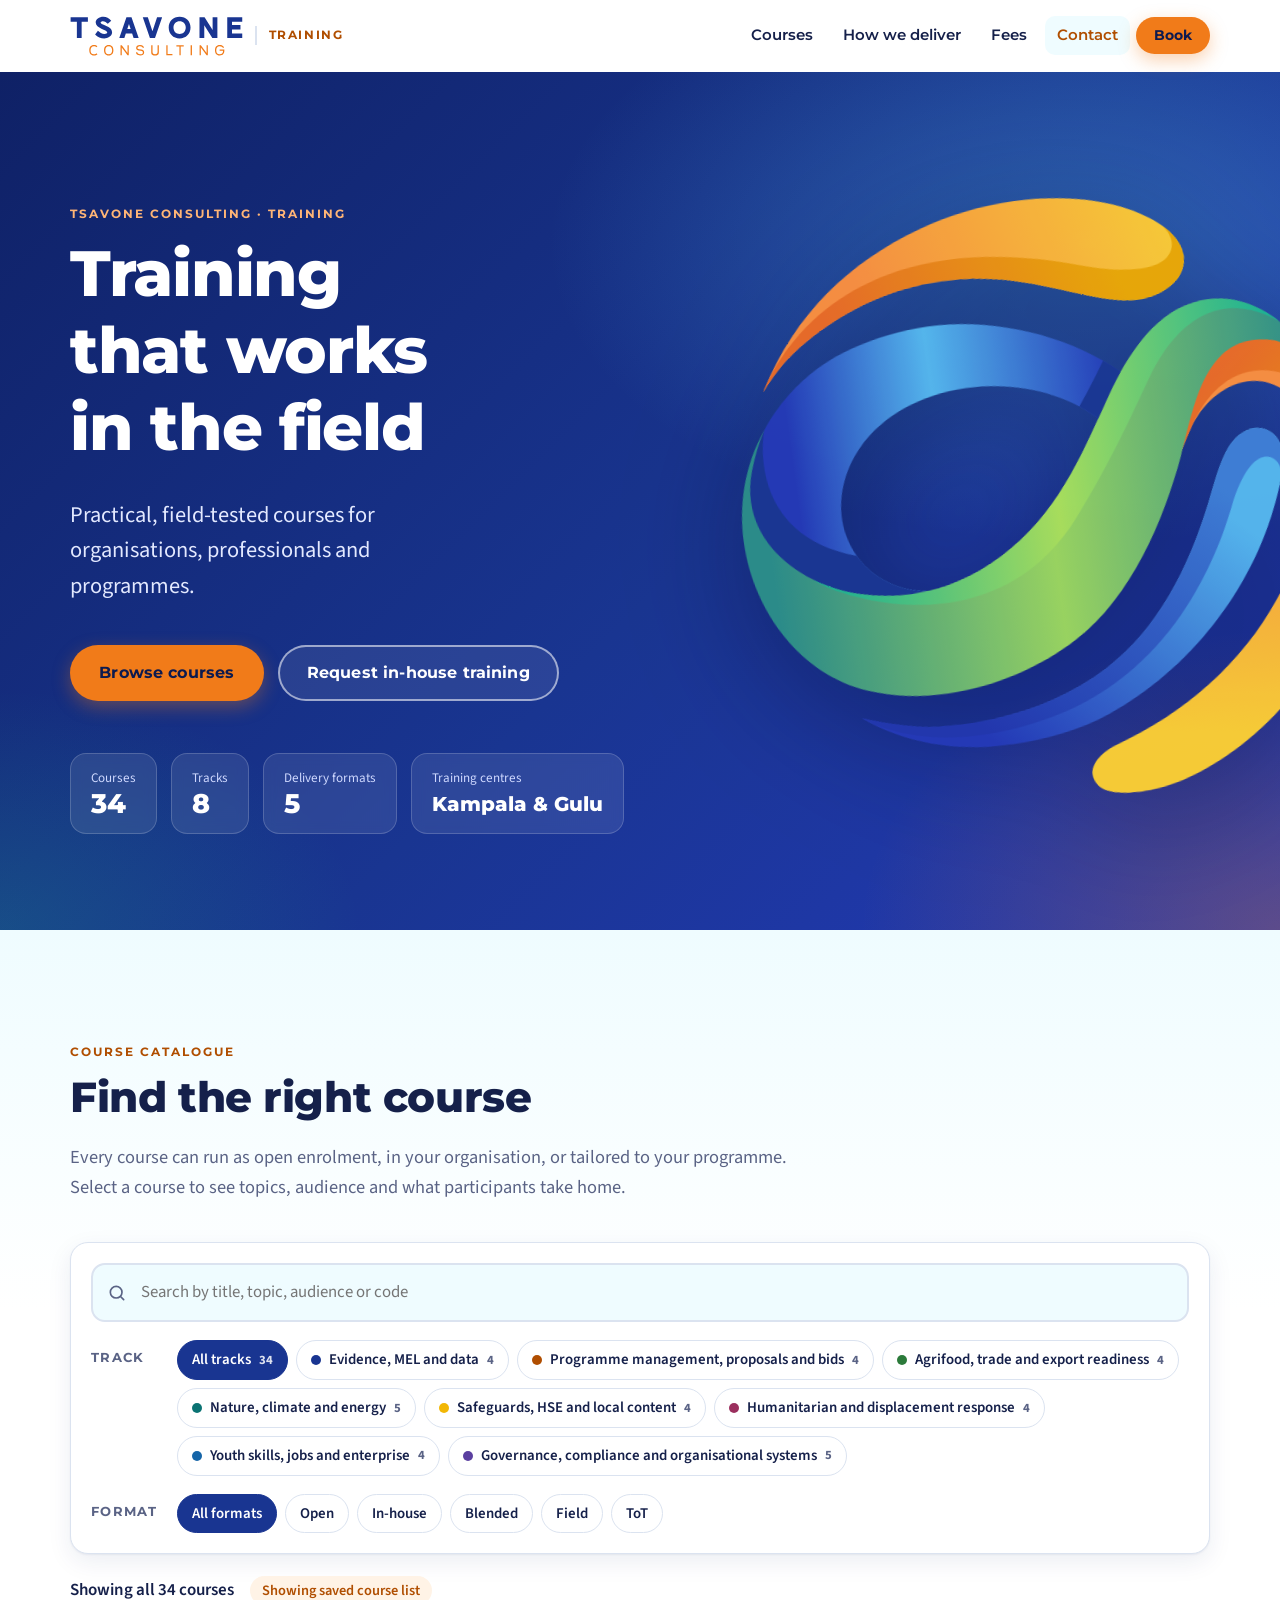
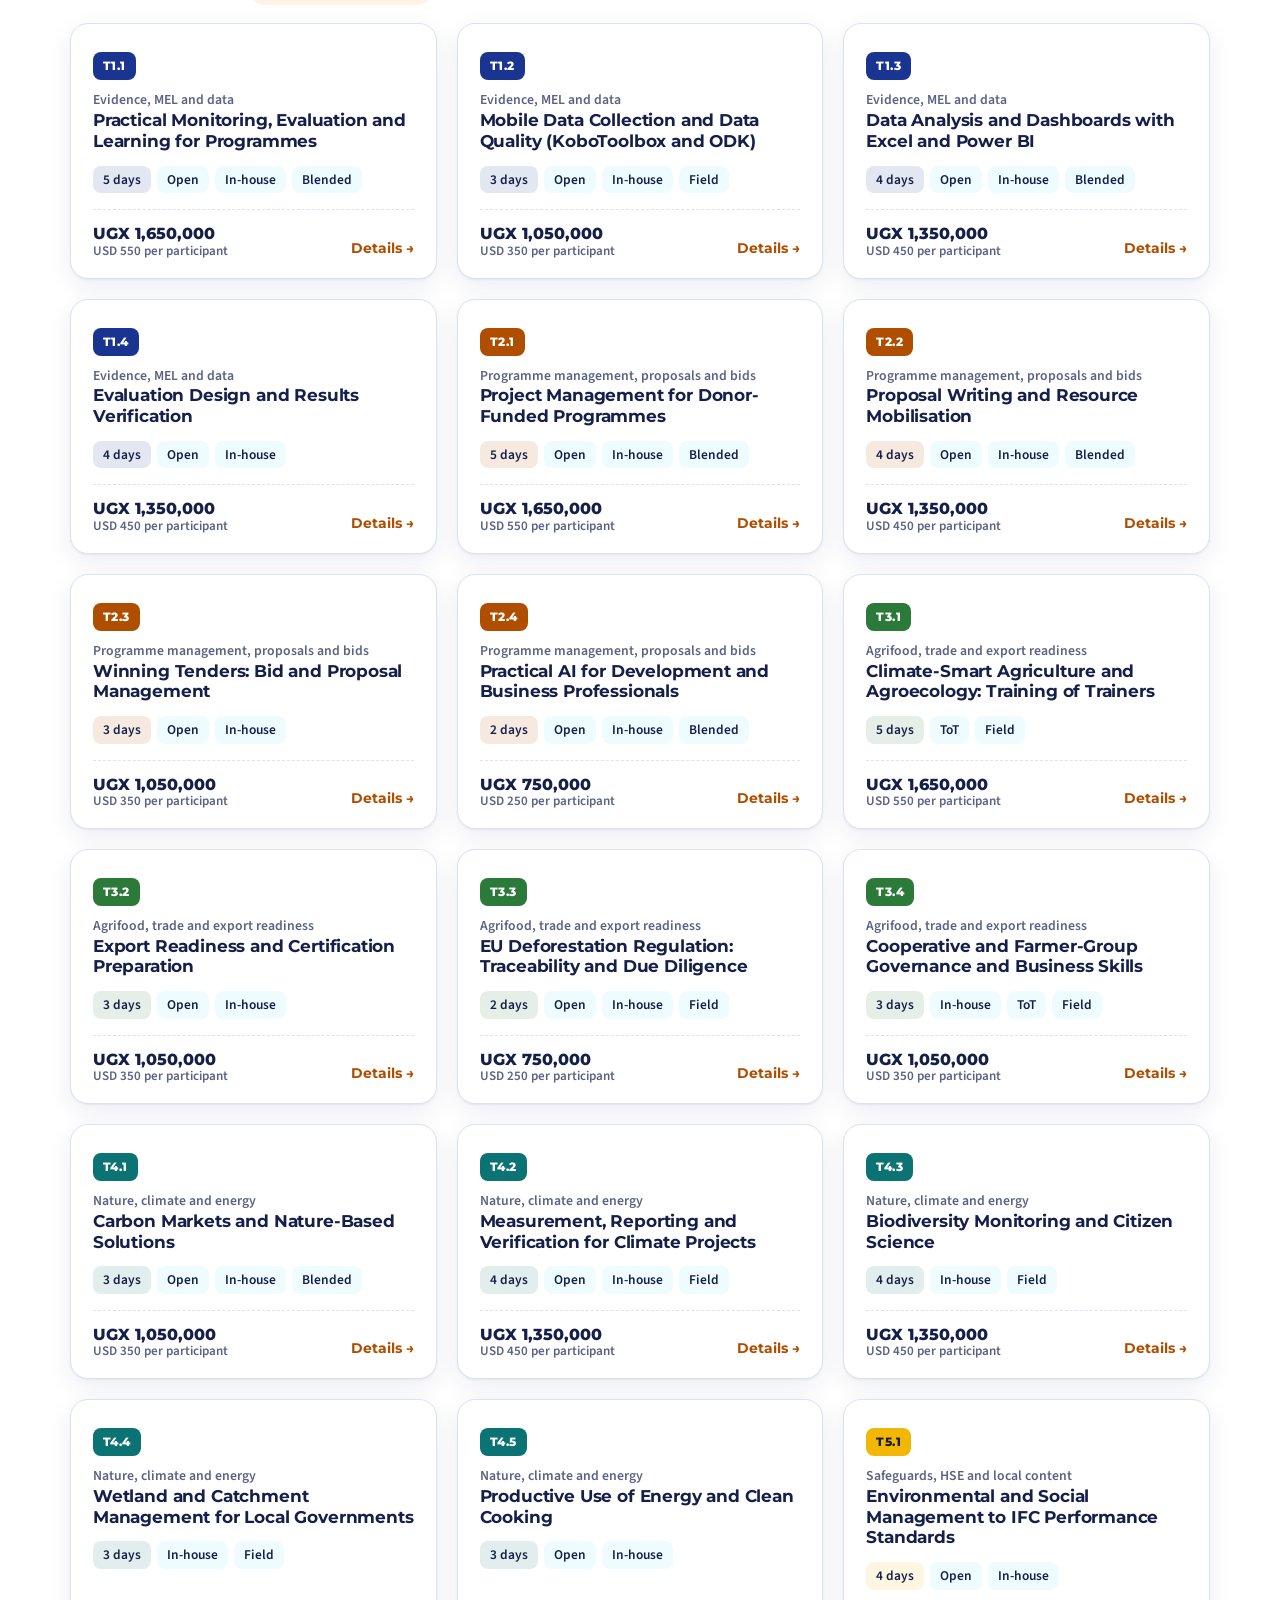
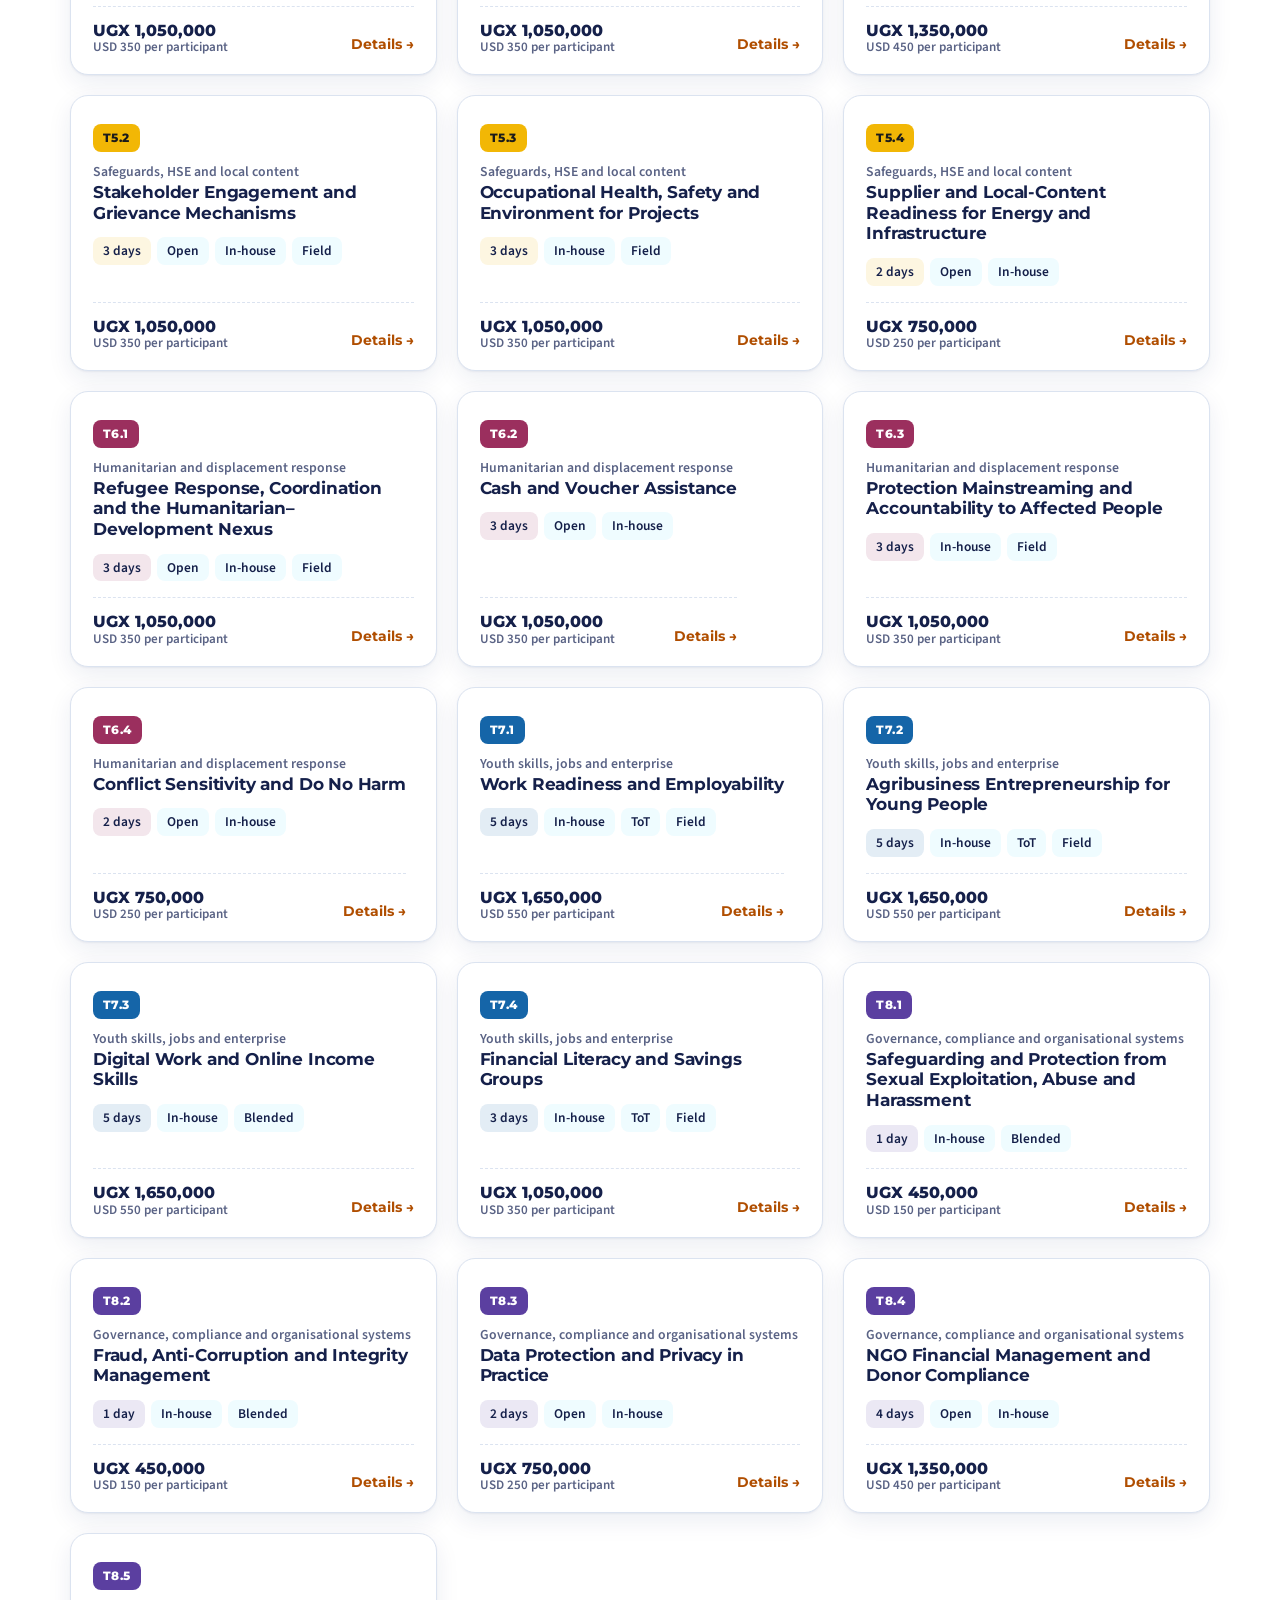
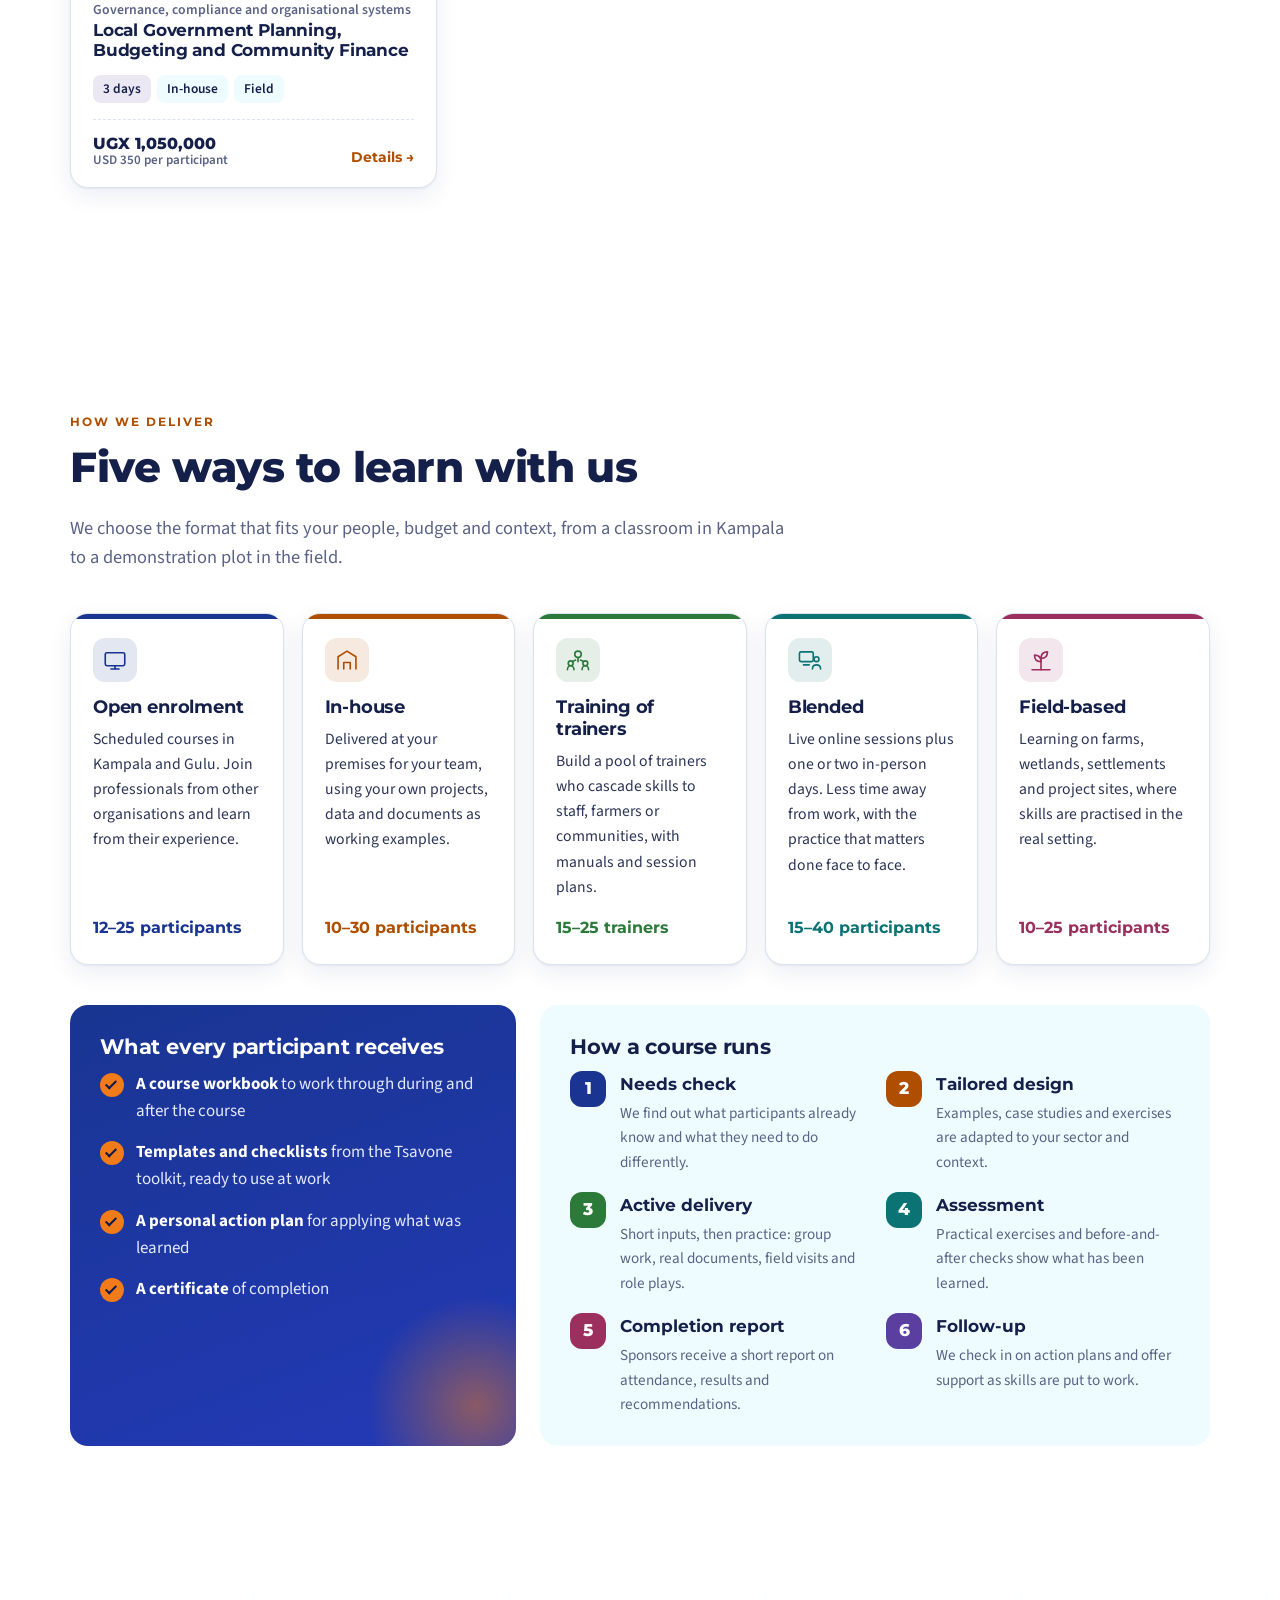
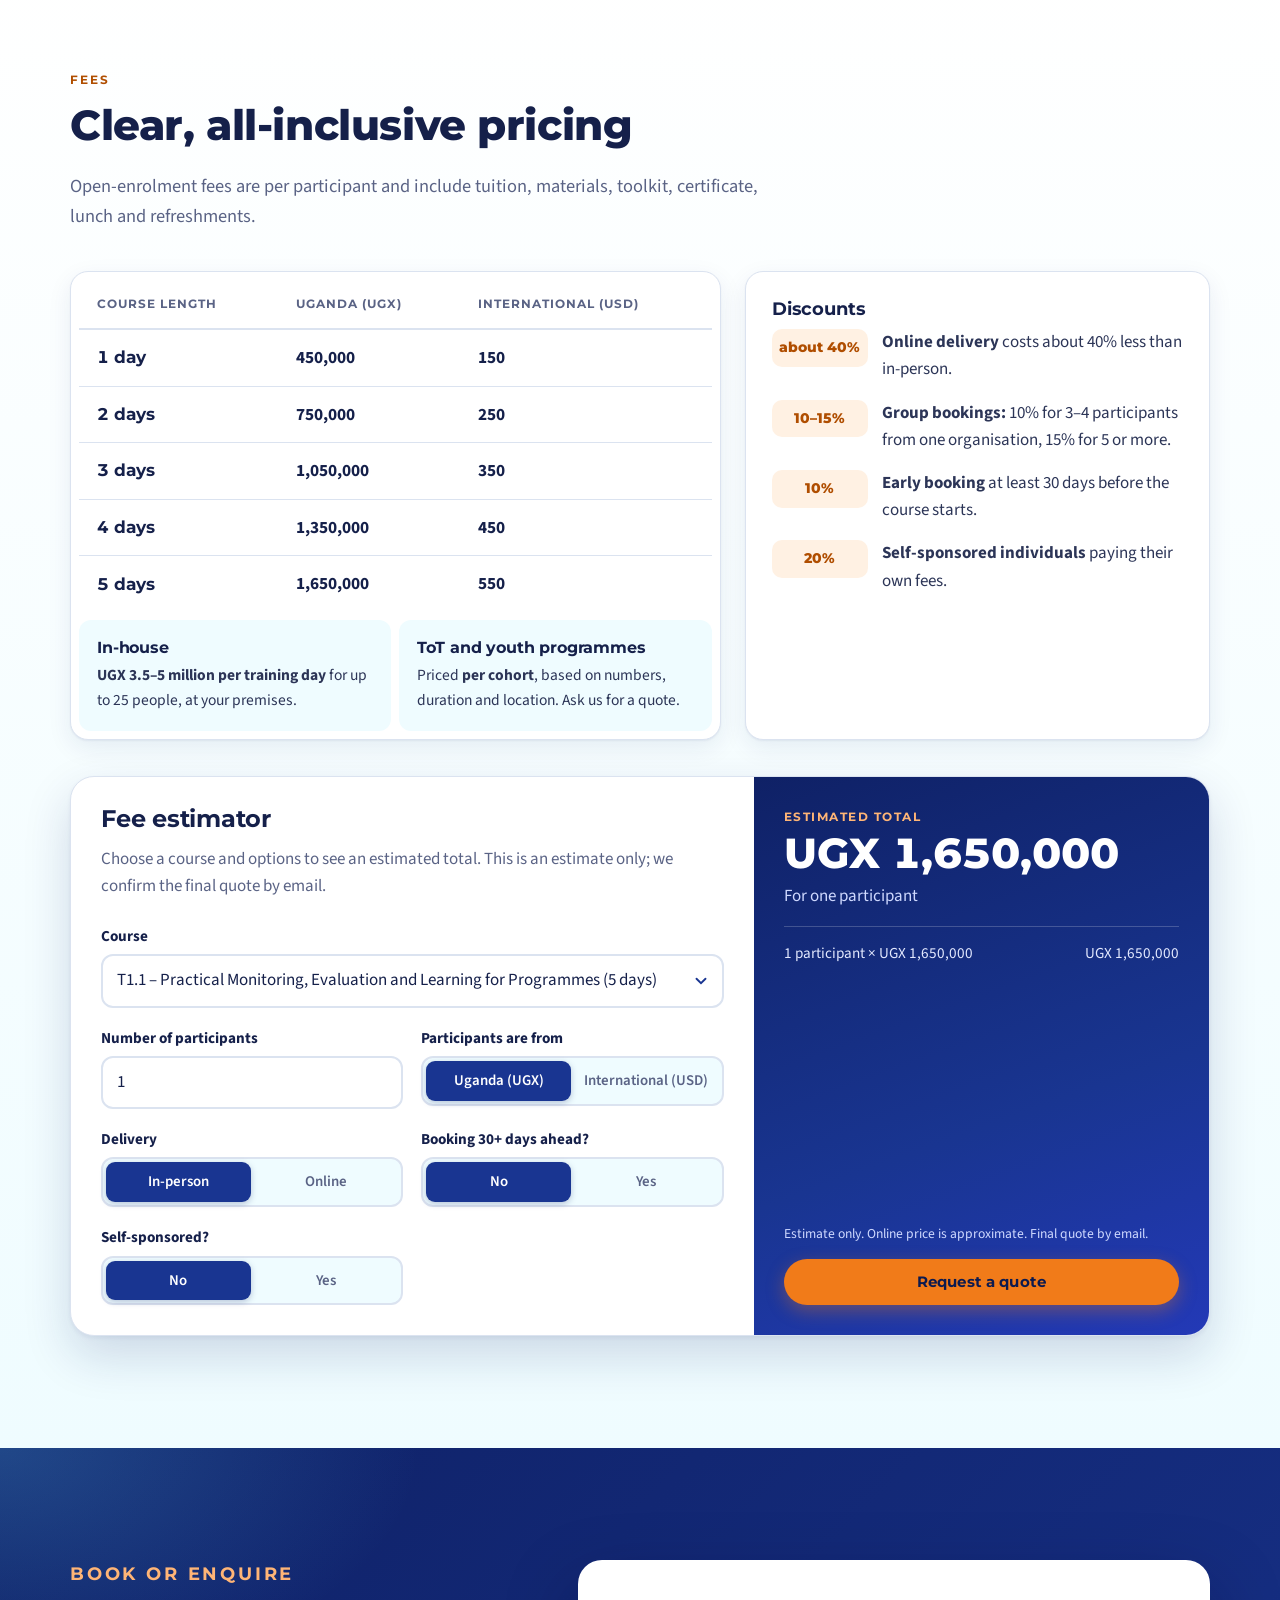
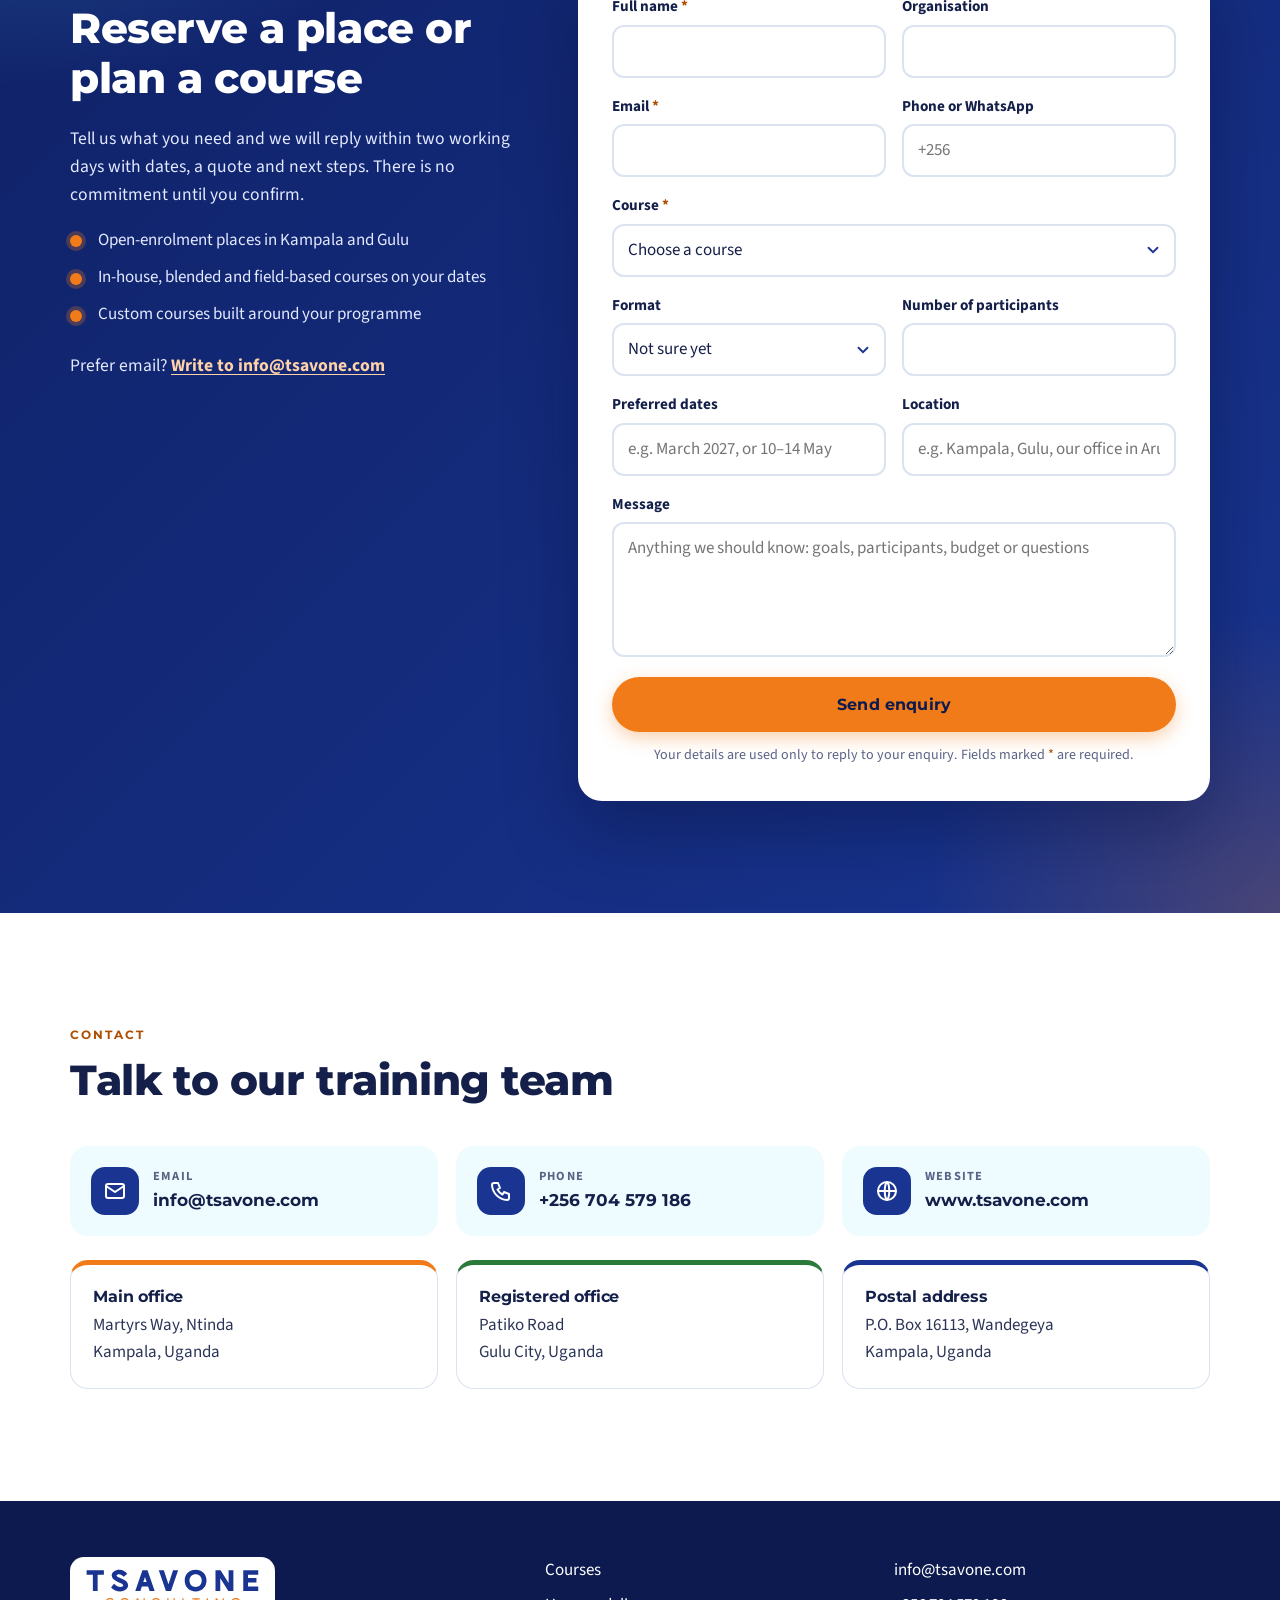
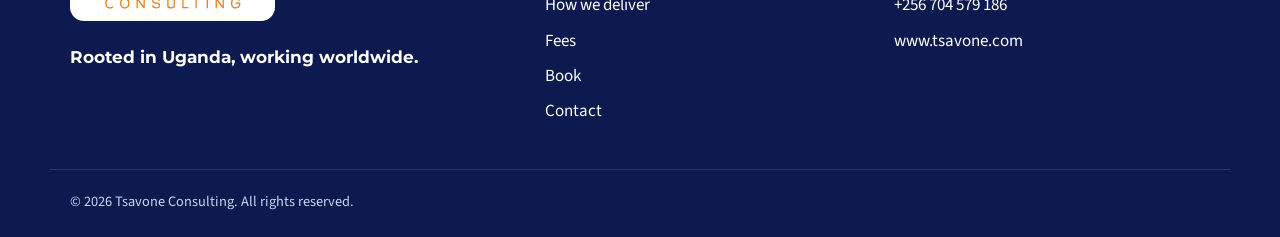
==== commit ce766101: "Set site address to www.tsavone.com/training Update canonical, social-sharing and course structured-" ====
--- a/training/index.html
+++ b/training/index.html
@@ -6,22 +6,22 @@
 <title>Tsavone Training | Practical, field-tested courses in Uganda</title>
 <meta name="description" content="Practical, field-tested training from Tsavone Consulting, Kampala: MEL and data, proposals and bids, agrifood and export, climate and energy, safeguards, humanitarian response, youth skills and governance. Open, in-house, blended, field-based and training of trainers.">
 <meta name="theme-color" content="#193591">
-<link rel="canonical" href="https://training.tsavone.com/">
+<link rel="canonical" href="https://www.tsavone.com/training/">
 
 <!-- Social sharing -->
 <meta property="og:type" content="website">
 <meta property="og:site_name" content="Tsavone Consulting">
 <meta property="og:title" content="Tsavone Training: training that works in the field">
 <meta property="og:description" content="Practical, field-tested courses for organisations, professionals and programmes. Kampala, Gulu, in-house, online and on site.">
-<meta property="og:url" content="https://training.tsavone.com/">
-<meta property="og:image" content="https://training.tsavone.com/assets/og-image.jpg">
+<meta property="og:url" content="https://www.tsavone.com/training/">
+<meta property="og:image" content="https://www.tsavone.com/training/assets/og-image.jpg">
 <meta property="og:image:width" content="1200">
 <meta property="og:image:height" content="630">
 <meta property="og:locale" content="en_GB">
 <meta name="twitter:card" content="summary_large_image">
 <meta name="twitter:title" content="Tsavone Training: training that works in the field">
 <meta name="twitter:description" content="Practical, field-tested courses for organisations, professionals and programmes.">
-<meta name="twitter:image" content="https://training.tsavone.com/assets/og-image.jpg">
+<meta name="twitter:image" content="https://www.tsavone.com/training/assets/og-image.jpg">
 
 <link rel="icon" href="assets/tsavone-icon.svg" type="image/svg+xml">
 <link rel="icon" href="assets/favicon-32.png" sizes="32x32" type="image/png">
@@ -40,7 +40,7 @@
   "@type": "Organization",
   "name": "Tsavone Consulting",
   "url": "https://www.tsavone.com",
-  "logo": "https://training.tsavone.com/assets/tsavone-logo-stacked.svg",
+  "logo": "https://www.tsavone.com/training/assets/tsavone-logo-stacked.svg",
   "email": "info@tsavone.com",
   "telephone": "+256704579186",
   "slogan": "Rooted in Uganda, working worldwide.",
@@ -52,7 +52,7 @@
 }
 </script>
 <!-- Course list for search engines. Filled from the saved list and refreshed from the live sheet by js/app.js -->
-<script type="application/ld+json" id="course-schema">{"@context":"https://schema.org","@type":"ItemList","itemListElement":[{"@type":"ListItem","position":1,"item":{"@type":"Course","name":"Practical Monitoring, Evaluation and Learning for Programmes","courseCode":"T1.1","description":"For m&E officers, programme staff and managers. Covers: Theories of change, results frameworks and logframes; SMART indicators, baselines, targets and reference sheets; MEL plans, data quality checks and learning reviews; Adaptive management: turning data into decisions.","url":"https://training.tsavone.com/#course-T1.1","provider":{"@type":"Organization","name":"Tsavone Consulting","sameAs":"https://www.tsavone.com"},"about":"Evidence, MEL and data","inLanguage":"en","offers":[{"@type":"Offer","category":"Paid","price":1650000,"priceCurrency":"UGX"},{"@type":"Offer","category":"Paid","price":550,"priceCurrency":"USD"}],"hasCourseInstance":{"@type":"CourseInstance","courseMode":["Onsite","Blended"],"courseWorkload":"P5D","location":"Kampala, Uganda"}}},{"@type":"ListItem","position":2,"item":{"@type":"Course","name":"Mobile Data Collection and Data Quality (KoboToolbox and ODK)","courseCode":"T1.2","description":"For data officers, researchers and survey teams. Covers: XLSForms in KoboToolbox and ODK: skip logic and constraints; Deploying forms, managing devices and offline collection; Enumerator training, field supervision and back-checks; Cleaning, exporting and securing data lawfully.","url":"https://training.tsavone.com/#course-T1.2","provider":{"@type":"Organization","name":"Tsavone Consulting","sameAs":"https://www.tsavone.com"},"about":"Evidence, MEL and data","inLanguage":"en","offers":[{"@type":"Offer","category":"Paid","price":1050000,"priceCurrency":"UGX"},{"@type":"Offer","category":"Paid","price":350,"priceCurrency":"USD"}],"hasCourseInstance":{"@type":"CourseInstance","courseMode":["Onsite"],"courseWorkload":"P3D","location":"Kampala, Uganda"}}},{"@type":"ListItem","position":3,"item":{"@type":"Course","name":"Data Analysis and Dashboards with Excel and Power BI","courseCode":"T1.3","description":"For staff who turn data into reports and dashboards. Covers: Cleaning and structuring data; pivot tables and lookups; Descriptive statistics and disaggregation by sex, age and place; Building interactive dashboards in Power BI; Presenting findings clearly to managers and donors.","url":"https://training.tsavone.com/#course-T1.3","provider":{"@type":"Organization","name":"Tsavone Consulting","sameAs":"https://www.tsavone.com"},"about":"Evidence, MEL and data","inLanguage":"en","offers":[{"@type":"Offer","category":"Paid","price":1350000,"priceCurrency":"UGX"},{"@type":"Offer","category":"Paid","price":450,"priceCurrency":"USD"}],"hasCourseInstance":{"@type":"CourseInstance","courseMode":["Onsite","Blended"],"courseWorkload":"P4D","location":"Kampala, Uganda"}}},{"@type":"ListItem","position":4,"item":{"@type":"Course","name":"Evaluation Design and Results Verification","courseCode":"T1.4","description":"For teams commissioning or conducting evaluations. Covers: Evaluation criteria, questions and evaluation matrices; Designs: baseline–endline, comparison groups, contribution analysis; Independent verification for results-based financing; Terms of reference, inception and evaluation reports.","url":"https://training.tsavone.com/#course-T1.4","provider":{"@type":"Organization","name":"Tsavone Consulting","sameAs":"https://www.tsavone.com"},"about":"Evidence, MEL and data","inLanguage":"en","offers":[{"@type":"Offer","category":"Paid","price":1350000,"priceCurrency":"UGX"},{"@type":"Offer","category":"Paid","price":450,"priceCurrency":"USD"}],"hasCourseInstance":{"@type":"CourseInstance","courseMode":["Onsite"],"courseWorkload":"P4D","location":"Kampala, Uganda"}}},{"@type":"ListItem","position":5,"item":{"@type":"Course","name":"Project Management for Donor-Funded Programmes","courseCode":"T2.1","description":"For project managers, coordinators and team leads. Covers: The project life cycle from inception to close-out; Work plans, schedules, budgets and burn-rate tracking; Risk, issue and change management; managing partners; Agile and adaptive approaches; donor reporting.","url":"https://training.tsavone.com/#course-T2.1","provider":{"@type":"Organization","name":"Tsavone Consulting","sameAs":"https://www.tsavone.com"},"about":"Programme management, proposals and bids","inLanguage":"en","offers":[{"@type":"Offer","category":"Paid","price":1650000,"priceCurrency":"UGX"},{"@type":"Offer","category":"Paid","price":550,"priceCurrency":"USD"}],"hasCourseInstance":{"@type":"CourseInstance","courseMode":["Onsite","Blended"],"courseWorkload":"P5D","location":"Kampala, Uganda"}}},{"@type":"ListItem","position":6,"item":{"@type":"Course","name":"Proposal Writing and Resource Mobilisation","courseCode":"T2.2","description":"For nGO, CBO and enterprise staff who write proposals. Covers: Reading calls for proposals and scoring criteria; Problem analysis, theory of change and logframe; Compelling narratives and realistic budgets; Formats for EU, UK, Nordic, UN and foundation funders.","url":"https://training.tsavone.com/#course-T2.2","provider":{"@type":"Organization","name":"Tsavone Consulting","sameAs":"https://www.tsavone.com"},"about":"Programme management, proposals and bids","inLanguage":"en","offers":[{"@type":"Offer","category":"Paid","price":1350000,"priceCurrency":"UGX"},{"@type":"Offer","category":"Paid","price":450,"priceCurrency":"USD"}],"hasCourseInstance":{"@type":"CourseInstance","courseMode":["Onsite","Blended"],"courseWorkload":"P4D","location":"Kampala, Uganda"}}},{"@type":"ListItem","position":7,"item":{"@type":"Course","name":"Winning Tenders: Bid and Proposal Management","courseCode":"T2.3","description":"For companies, SMEs and consultants bidding for contracts. Covers: Public procurement in Uganda: PPDA rules and evaluation; NGO and donor procurement: prequalification, RFQs and RFPs; Compliance documents and proposals that score highly; Pricing, bid security and avoiding disqualification.","url":"https://training.tsavone.com/#course-T2.3","provider":{"@type":"Organization","name":"Tsavone Consulting","sameAs":"https://www.tsavone.com"},"about":"Programme management, proposals and bids","inLanguage":"en","offers":[{"@type":"Offer","category":"Paid","price":1050000,"priceCurrency":"UGX"},{"@type":"Offer","category":"Paid","price":350,"priceCurrency":"USD"}],"hasCourseInstance":{"@type":"CourseInstance","courseMode":["Onsite"],"courseWorkload":"P3D","location":"Kampala, Uganda"}}},{"@type":"ListItem","position":8,"item":{"@type":"Course","name":"Practical AI for Development and Business Professionals","courseCode":"T2.4","description":"For professionals who want to use AI tools safely. Covers: What today's AI tools can and cannot do; Prompts for research, reports, proposals and analysis; Checking output for accuracy, bias and invented sources; Confidentiality, data protection and responsible-use policies.","url":"https://training.tsavone.com/#course-T2.4","provider":{"@type":"Organization","name":"Tsavone Consulting","sameAs":"https://www.tsavone.com"},"about":"Programme management, proposals and bids","inLanguage":"en","offers":[{"@type":"Offer","category":"Paid","price":750000,"priceCurrency":"UGX"},{"@type":"Offer","category":"Paid","price":250,"priceCurrency":"USD"}],"hasCourseInstance":{"@type":"CourseInstance","courseMode":["Onsite","Blended"],"courseWorkload":"P2D","location":"Kampala, Uganda"}}},{"@type":"ListItem","position":9,"item":{"@type":"Course","name":"Climate-Smart Agriculture and Agroecology: Training of Trainers","courseCode":"T3.1","description":"For extension workers, field staff and lead farmers. Covers: Climate risks to Uganda's main farming systems; Soil and water conservation, agroforestry and soil fertility; Agroecological pest management and resilient seed; Farmer field schools, demonstration plots and adoption tracking.","url":"https://training.tsavone.com/#course-T3.1","provider":{"@type":"Organization","name":"Tsavone Consulting","sameAs":"https://www.tsavone.com"},"about":"Agrifood, trade and export readiness","inLanguage":"en","offers":[{"@type":"Offer","category":"Paid","price":1650000,"priceCurrency":"UGX"},{"@type":"Offer","category":"Paid","price":550,"priceCurrency":"USD"}],"hasCourseInstance":{"@type":"CourseInstance","courseMode":["Onsite"],"courseWorkload":"P5D","location":"Kampala, Uganda"}}},{"@type":"ListItem","position":10,"item":{"@type":"Course","name":"Export Readiness and Certification Preparation","courseCode":"T3.2","description":"For agribusinesses, cooperatives and SMEs preparing to export. Covers: Buyer requirements in EU, Middle East and regional markets; Product quality, standards and food safety basics; Preparing for organic, Fairtrade and Rainforest Alliance; Export documents, logistics, pricing and traceability.","url":"https://training.tsavone.com/#course-T3.2","provider":{"@type":"Organization","name":"Tsavone Consulting","sameAs":"https://www.tsavone.com"},"about":"Agrifood, trade and export readiness","inLanguage":"en","offers":[{"@type":"Offer","category":"Paid","price":1050000,"priceCurrency":"UGX"},{"@type":"Offer","category":"Paid","price":350,"priceCurrency":"USD"}],"hasCourseInstance":{"@type":"CourseInstance","courseMode":["Onsite"],"courseWorkload":"P3D","location":"Kampala, Uganda"}}},{"@type":"ListItem","position":11,"item":{"@type":"Course","name":"EU Deforestation Regulation: Traceability and Due Diligence","courseCode":"T3.3","description":"For coffee and cocoa exporters, cooperatives and traders. Covers: What the regulation requires of operators and suppliers; Farm mapping and geolocation data collection; Linking farms to lots: traceability systems and records; Risk assessment, due diligence statements and audits.","url":"https://training.tsavone.com/#course-T3.3","provider":{"@type":"Organization","name":"Tsavone Consulting","sameAs":"https://www.tsavone.com"},"about":"Agrifood, trade and export readiness","inLanguage":"en","offers":[{"@type":"Offer","category":"Paid","price":750000,"priceCurrency":"UGX"},{"@type":"Offer","category":"Paid","price":250,"priceCurrency":"USD"}],"hasCourseInstance":{"@type":"CourseInstance","courseMode":["Onsite"],"courseWorkload":"P2D","location":"Kampala, Uganda"}}},{"@type":"ListItem","position":12,"item":{"@type":"Course","name":"Cooperative and Farmer-Group Governance and Business Skills","courseCode":"T3.4","description":"For cooperative boards, managers and group leaders. Covers: Governance roles, by-laws and accountable leadership; Record keeping, financial management and member services; Collective marketing, contracts and negotiating with buyers; Business planning and access to finance.","url":"https://training.tsavone.com/#course-T3.4","provider":{"@type":"Organization","name":"Tsavone Consulting","sameAs":"https://www.tsavone.com"},"about":"Agrifood, trade and export readiness","inLanguage":"en","offers":[{"@type":"Offer","category":"Paid","price":1050000,"priceCurrency":"UGX"},{"@type":"Offer","category":"Paid","price":350,"priceCurrency":"USD"}],"hasCourseInstance":{"@type":"CourseInstance","courseMode":["Onsite"],"courseWorkload":"P3D","location":"Kampala, Uganda"}}},{"@type":"ListItem","position":13,"item":{"@type":"Course","name":"Carbon Markets and Nature-Based Solutions","courseCode":"T4.1","description":"For project developers, NGOs, landowners and investors. Covers: How compliance and voluntary carbon markets work; Forestry, agroforestry, soil, wetland and cooking projects; Community consent, benefit sharing and feasibility.","url":"https://training.tsavone.com/#course-T4.1","provider":{"@type":"Organization","name":"Tsavone Consulting","sameAs":"https://www.tsavone.com"},"about":"Nature, climate and energy","inLanguage":"en","offers":[{"@type":"Offer","category":"Paid","price":1050000,"priceCurrency":"UGX"},{"@type":"Offer","category":"Paid","price":350,"priceCurrency":"USD"}],"hasCourseInstance":{"@type":"CourseInstance","courseMode":["Onsite","Blended"],"courseWorkload":"P3D","location":"Kampala, Uganda"}}},{"@type":"ListItem","position":14,"item":{"@type":"Course","name":"Measurement, Reporting and Verification for Climate Projects","courseCode":"T4.2","description":"For technical staff responsible for climate data. Covers: Field sampling for biomass, soil and land-use change; Remote sensing and GIS basics for monitoring; Data quality control, audit trails and verification.","url":"https://training.tsavone.com/#course-T4.2","provider":{"@type":"Organization","name":"Tsavone Consulting","sameAs":"https://www.tsavone.com"},"about":"Nature, climate and energy","inLanguage":"en","offers":[{"@type":"Offer","category":"Paid","price":1350000,"priceCurrency":"UGX"},{"@type":"Offer","category":"Paid","price":450,"priceCurrency":"USD"}],"hasCourseInstance":{"@type":"CourseInstance","courseMode":["Onsite"],"courseWorkload":"P4D","location":"Kampala, Uganda"}}},{"@type":"ListItem","position":15,"item":{"@type":"Course","name":"Biodiversity Monitoring and Citizen Science","courseCode":"T4.3","description":"For conservation staff, wildlife officers and community monitors. Covers: Survey methods for birds, mammals, vegetation and habitats; Community and citizen science monitoring; Data apps, species records and turning results into action.","url":"https://training.tsavone.com/#course-T4.3","provider":{"@type":"Organization","name":"Tsavone Consulting","sameAs":"https://www.tsavone.com"},"about":"Nature, climate and energy","inLanguage":"en","offers":[{"@type":"Offer","category":"Paid","price":1350000,"priceCurrency":"UGX"},{"@type":"Offer","category":"Paid","price":450,"priceCurrency":"USD"}],"hasCourseInstance":{"@type":"CourseInstance","courseMode":["Onsite"],"courseWorkload":"P4D","location":"Kampala, Uganda"}}},{"@type":"ListItem","position":16,"item":{"@type":"Course","name":"Wetland and Catchment Management for Local Governments","courseCode":"T4.4","description":"For district environment, production and planning officers. Covers: Wetland functions, values, threats and the legal framework; Participatory mapping and catchment management planning; Restoration, livelihoods and district plans and budgets.","url":"https://training.tsavone.com/#course-T4.4","provider":{"@type":"Organization","name":"Tsavone Consulting","sameAs":"https://www.tsavone.com"},"about":"Nature, climate and energy","inLanguage":"en","offers":[{"@type":"Offer","category":"Paid","price":1050000,"priceCurrency":"UGX"},{"@type":"Offer","category":"Paid","price":350,"priceCurrency":"USD"}],"hasCourseInstance":{"@type":"CourseInstance","courseMode":["Onsite"],"courseWorkload":"P3D","location":"Kampala, Uganda"}}},{"@type":"ListItem","position":17,"item":{"@type":"Course","name":"Productive Use of Energy and Clean Cooking","courseCode":"T4.5","description":"For energy companies, SACCOs, programmes and enterprises. Covers: Solar pumping, milling, cooling and drying technologies; Clean cooking options and market barriers; Business models, consumer finance and energy audits.","url":"https://training.tsavone.com/#course-T4.5","provider":{"@type":"Organization","name":"Tsavone Consulting","sameAs":"https://www.tsavone.com"},"about":"Nature, climate and energy","inLanguage":"en","offers":[{"@type":"Offer","category":"Paid","price":1050000,"priceCurrency":"UGX"},{"@type":"Offer","category":"Paid","price":350,"priceCurrency":"USD"}],"hasCourseInstance":{"@type":"CourseInstance","courseMode":["Onsite"],"courseWorkload":"P3D","location":"Kampala, Uganda"}}},{"@type":"ListItem","position":18,"item":{"@type":"Course","name":"Environmental and Social Management to IFC Performance Standards","courseCode":"T5.1","description":"For e&S officers, project managers and contractors. Covers: IFC Performance Standards and Uganda's environmental law; Impact assessment and E&S management plans; Land acquisition, resettlement and livelihood restoration; Monitoring, reporting and lender audits.","url":"https://training.tsavone.com/#course-T5.1","provider":{"@type":"Organization","name":"Tsavone Consulting","sameAs":"https://www.tsavone.com"},"about":"Safeguards, HSE and local content","inLanguage":"en","offers":[{"@type":"Offer","category":"Paid","price":1350000,"priceCurrency":"UGX"},{"@type":"Offer","category":"Paid","price":450,"priceCurrency":"USD"}],"hasCourseInstance":{"@type":"CourseInstance","courseMode":["Onsite"],"courseWorkload":"P4D","location":"Kampala, Uganda"}}},{"@type":"ListItem","position":19,"item":{"@type":"Course","name":"Stakeholder Engagement and Grievance Mechanisms","courseCode":"T5.2","description":"For community liaison and social safeguards staff. Covers: Stakeholder mapping and engagement planning; Meaningful consultation and free, prior and informed consent; Designing and running a grievance mechanism that works; Handling sensitive complaints, including gender-based violence.","url":"https://training.tsavone.com/#course-T5.2","provider":{"@type":"Organization","name":"Tsavone Consulting","sameAs":"https://www.tsavone.com"},"about":"Safeguards, HSE and local content","inLanguage":"en","offers":[{"@type":"Offer","category":"Paid","price":1050000,"priceCurrency":"UGX"},{"@type":"Offer","category":"Paid","price":350,"priceCurrency":"USD"}],"hasCourseInstance":{"@type":"CourseInstance","courseMode":["Onsite"],"courseWorkload":"P3D","location":"Kampala, Uganda"}}},{"@type":"ListItem","position":20,"item":{"@type":"Course","name":"Occupational Health, Safety and Environment for Projects","courseCode":"T5.3","description":"For supervisors, site staff and HSE focal persons. Covers: Uganda's occupational safety and health law; Hazard identification, risk assessment and permits to work; Incident reporting, investigation and emergency response; Site controls for waste, spills, dust and noise.","url":"https://training.tsavone.com/#course-T5.3","provider":{"@type":"Organization","name":"Tsavone Consulting","sameAs":"https://www.tsavone.com"},"about":"Safeguards, HSE and local content","inLanguage":"en","offers":[{"@type":"Offer","category":"Paid","price":1050000,"priceCurrency":"UGX"},{"@type":"Offer","category":"Paid","price":350,"priceCurrency":"USD"}],"hasCourseInstance":{"@type":"CourseInstance","courseMode":["Onsite"],"courseWorkload":"P3D","location":"Kampala, Uganda"}}},{"@type":"ListItem","position":21,"item":{"@type":"Course","name":"Supplier and Local-Content Readiness for Energy and Infrastructure","courseCode":"T5.4","description":"For ugandan firms seeking contracts on major projects. Covers: How large projects buy: registration and due diligence; Local content rules and what buyers expect; Quality, HSE and integrity systems buyers check; Capability statements, joint ventures and subcontracting.","url":"https://training.tsavone.com/#course-T5.4","provider":{"@type":"Organization","name":"Tsavone Consulting","sameAs":"https://www.tsavone.com"},"about":"Safeguards, HSE and local content","inLanguage":"en","offers":[{"@type":"Offer","category":"Paid","price":750000,"priceCurrency":"UGX"},{"@type":"Offer","category":"Paid","price":250,"priceCurrency":"USD"}],"hasCourseInstance":{"@type":"CourseInstance","courseMode":["Onsite"],"courseWorkload":"P2D","location":"Kampala, Uganda"}}},{"@type":"ListItem","position":22,"item":{"@type":"Course","name":"Refugee Response, Coordination and the Humanitarian–Development Nexus","courseCode":"T6.1","description":"For agency, partner and local government staff. Covers: Uganda's refugee policy and settlement model; Coordination structures and who does what; Needs assessment and response planning; Linking relief to self-reliance and host-community development.","url":"https://training.tsavone.com/#course-T6.1","provider":{"@type":"Organization","name":"Tsavone Consulting","sameAs":"https://www.tsavone.com"},"about":"Humanitarian and displacement response","inLanguage":"en","offers":[{"@type":"Offer","category":"Paid","price":1050000,"priceCurrency":"UGX"},{"@type":"Offer","category":"Paid","price":350,"priceCurrency":"USD"}],"hasCourseInstance":{"@type":"CourseInstance","courseMode":["Onsite"],"courseWorkload":"P3D","location":"Kampala, Uganda"}}},{"@type":"ListItem","position":23,"item":{"@type":"Course","name":"Cash and Voucher Assistance","courseCode":"T6.2","description":"For programme, finance and logistics staff. Covers: Market and feasibility analysis: when cash is appropriate; Targeting, registration and setting transfer values; Mobile money, banks and vouchers; fraud and data risks; Post-distribution and market monitoring.","url":"https://training.tsavone.com/#course-T6.2","provider":{"@type":"Organization","name":"Tsavone Consulting","sameAs":"https://www.tsavone.com"},"about":"Humanitarian and displacement response","inLanguage":"en","offers":[{"@type":"Offer","category":"Paid","price":1050000,"priceCurrency":"UGX"},{"@type":"Offer","category":"Paid","price":350,"priceCurrency":"USD"}],"hasCourseInstance":{"@type":"CourseInstance","courseMode":["Onsite"],"courseWorkload":"P3D","location":"Kampala, Uganda"}}},{"@type":"ListItem","position":24,"item":{"@type":"Course","name":"Protection Mainstreaming and Accountability to Affected People","courseCode":"T6.3","description":"For all programme staff and volunteers. Covers: Protection principles: safety, dignity, access, participation; Identifying and referring protection concerns safely; Community feedback and information-sharing systems; Including women, children, older people and people with disabilities.","url":"https://training.tsavone.com/#course-T6.3","provider":{"@type":"Organization","name":"Tsavone Consulting","sameAs":"https://www.tsavone.com"},"about":"Humanitarian and displacement response","inLanguage":"en","offers":[{"@type":"Offer","category":"Paid","price":1050000,"priceCurrency":"UGX"},{"@type":"Offer","category":"Paid","price":350,"priceCurrency":"USD"}],"hasCourseInstance":{"@type":"CourseInstance","courseMode":["Onsite"],"courseWorkload":"P3D","location":"Kampala, Uganda"}}},{"@type":"ListItem","position":25,"item":{"@type":"Course","name":"Conflict Sensitivity and Do No Harm","courseCode":"T6.4","description":"For staff in fragile or resource-competing areas. Covers: Conflict analysis: actors, dividers and connectors; How aid and resources can raise or reduce tension; Conflict-sensitive design, targeting and staffing; Monitoring context and adapting programmes.","url":"https://training.tsavone.com/#course-T6.4","provider":{"@type":"Organization","name":"Tsavone Consulting","sameAs":"https://www.tsavone.com"},"about":"Humanitarian and displacement response","inLanguage":"en","offers":[{"@type":"Offer","category":"Paid","price":750000,"priceCurrency":"UGX"},{"@type":"Offer","category":"Paid","price":250,"priceCurrency":"USD"}],"hasCourseInstance":{"@type":"CourseInstance","courseMode":["Onsite"],"courseWorkload":"P2D","location":"Kampala, Uganda"}}},{"@type":"ListItem","position":26,"item":{"@type":"Course","name":"Work Readiness and Employability","courseCode":"T7.1","description":"For out-of-school youth, graduates and trainees. Covers: Self-awareness, goal setting and career planning; Communication, teamwork and workplace conduct; CVs, applications, interviews and finding work; Rights and safety at work.","url":"https://training.tsavone.com/#course-T7.1","provider":{"@type":"Organization","name":"Tsavone Consulting","sameAs":"https://www.tsavone.com"},"about":"Youth skills, jobs and enterprise","inLanguage":"en","offers":[{"@type":"Offer","category":"Paid","price":1650000,"priceCurrency":"UGX"},{"@type":"Offer","category":"Paid","price":550,"priceCurrency":"USD"}],"hasCourseInstance":{"@type":"CourseInstance","courseMode":["Onsite"],"courseWorkload":"P5D","location":"Kampala, Uganda"}}},{"@type":"ListItem","position":27,"item":{"@type":"Course","name":"Agribusiness Entrepreneurship for Young People","courseCode":"T7.2","description":"For young farmers and aspiring agripreneurs. Covers: Spotting opportunities in crops, livestock, processing and services; Enterprise selection, costing and simple business plans; Climate-smart production and value addition; Market linkages, group enterprises and access to finance.","url":"https://training.tsavone.com/#course-T7.2","provider":{"@type":"Organization","name":"Tsavone Consulting","sameAs":"https://www.tsavone.com"},"about":"Youth skills, jobs and enterprise","inLanguage":"en","offers":[{"@type":"Offer","category":"Paid","price":1650000,"priceCurrency":"UGX"},{"@type":"Offer","category":"Paid","price":550,"priceCurrency":"USD"}],"hasCourseInstance":{"@type":"CourseInstance","courseMode":["Onsite"],"courseWorkload":"P5D","location":"Kampala, Uganda"}}},{"@type":"ListItem","position":28,"item":{"@type":"Course","name":"Digital Work and Online Income Skills","courseCode":"T7.3","description":"For young people with computer or smartphone access. Covers: Digital literacy, productivity tools and online safety; Entry-level digital work: data, content, design and support; Using AI tools responsibly; building an online profile; Getting paid, managing income and avoiding scams.","url":"https://training.tsavone.com/#course-T7.3","provider":{"@type":"Organization","name":"Tsavone Consulting","sameAs":"https://www.tsavone.com"},"about":"Youth skills, jobs and enterprise","inLanguage":"en","offers":[{"@type":"Offer","category":"Paid","price":1650000,"priceCurrency":"UGX"},{"@type":"Offer","category":"Paid","price":550,"priceCurrency":"USD"}],"hasCourseInstance":{"@type":"CourseInstance","courseMode":["Onsite","Blended"],"courseWorkload":"P5D","location":"Kampala, Uganda"}}},{"@type":"ListItem","position":29,"item":{"@type":"Course","name":"Financial Literacy and Savings Groups","courseCode":"T7.4","description":"For youth, women's and farmer groups and their facilitators. Covers: Budgeting, saving and managing debt; Forming and running village savings and loan associations; Group record keeping and transparent share-outs; Using mobile money and formal financial services wisely.","url":"https://training.tsavone.com/#course-T7.4","provider":{"@type":"Organization","name":"Tsavone Consulting","sameAs":"https://www.tsavone.com"},"about":"Youth skills, jobs and enterprise","inLanguage":"en","offers":[{"@type":"Offer","category":"Paid","price":1050000,"priceCurrency":"UGX"},{"@type":"Offer","category":"Paid","price":350,"priceCurrency":"USD"}],"hasCourseInstance":{"@type":"CourseInstance","courseMode":["Onsite"],"courseWorkload":"P3D","location":"Kampala, Uganda"}}},{"@type":"ListItem","position":30,"item":{"@type":"Course","name":"Safeguarding and Protection from Sexual Exploitation, Abuse and Harassment","courseCode":"T8.1","description":"For all staff, volunteers, board members and partners. Covers: Safeguarding duties, donor standards and codes of conduct; Recognising exploitation, abuse and harassment; Safe recruitment, partner safeguarding and survivor-centred response.","url":"https://training.tsavone.com/#course-T8.1","provider":{"@type":"Organization","name":"Tsavone Consulting","sameAs":"https://www.tsavone.com"},"about":"Governance, compliance and organisational systems","inLanguage":"en","offers":[{"@type":"Offer","category":"Paid","price":450000,"priceCurrency":"UGX"},{"@type":"Offer","category":"Paid","price":150,"priceCurrency":"USD"}],"hasCourseInstance":{"@type":"CourseInstance","courseMode":["Onsite","Blended"],"courseWorkload":"P1D","location":"Kampala, Uganda"}}},{"@type":"ListItem","position":31,"item":{"@type":"Course","name":"Fraud, Anti-Corruption and Integrity Management","courseCode":"T8.2","description":"For managers, finance, procurement and programme staff. Covers: Fraud and corruption risks in projects and procurement; Internal controls, segregation of duties and conflicts of interest; Whistleblowing channels and responding to suspected fraud.","url":"https://training.tsavone.com/#course-T8.2","provider":{"@type":"Organization","name":"Tsavone Consulting","sameAs":"https://www.tsavone.com"},"about":"Governance, compliance and organisational systems","inLanguage":"en","offers":[{"@type":"Offer","category":"Paid","price":450000,"priceCurrency":"UGX"},{"@type":"Offer","category":"Paid","price":150,"priceCurrency":"USD"}],"hasCourseInstance":{"@type":"CourseInstance","courseMode":["Onsite","Blended"],"courseWorkload":"P1D","location":"Kampala, Uganda"}}},{"@type":"ListItem","position":32,"item":{"@type":"Course","name":"Data Protection and Privacy in Practice","courseCode":"T8.3","description":"For managers, data and M&E staff, HR and anyone handling personal data. Covers: Uganda's Data Protection and Privacy Act, 2019, and its regulations; Consent, security, retention, sharing and breach response; Registration with the Personal Data Protection Office.","url":"https://training.tsavone.com/#course-T8.3","provider":{"@type":"Organization","name":"Tsavone Consulting","sameAs":"https://www.tsavone.com"},"about":"Governance, compliance and organisational systems","inLanguage":"en","offers":[{"@type":"Offer","category":"Paid","price":750000,"priceCurrency":"UGX"},{"@type":"Offer","category":"Paid","price":250,"priceCurrency":"USD"}],"hasCourseInstance":{"@type":"CourseInstance","courseMode":["Onsite"],"courseWorkload":"P2D","location":"Kampala, Uganda"}}},{"@type":"ListItem","position":33,"item":{"@type":"Course","name":"NGO Financial Management and Donor Compliance","courseCode":"T8.4","description":"For finance officers, programme managers and NGO directors. Covers: Budgeting, cost allocation, internal controls and assets; Donor rules on eligible costs and documentation; Financial reporting, audits and due diligence assessments.","url":"https://training.tsavone.com/#course-T8.4","provider":{"@type":"Organization","name":"Tsavone Consulting","sameAs":"https://www.tsavone.com"},"about":"Governance, compliance and organisational systems","inLanguage":"en","offers":[{"@type":"Offer","category":"Paid","price":1350000,"priceCurrency":"UGX"},{"@type":"Offer","category":"Paid","price":450,"priceCurrency":"USD"}],"hasCourseInstance":{"@type":"CourseInstance","courseMode":["Onsite"],"courseWorkload":"P4D","location":"Kampala, Uganda"}}},{"@type":"ListItem","position":34,"item":{"@type":"Course","name":"Local Government Planning, Budgeting and Community Finance","courseCode":"T8.5","description":"For district, city and sub-county officers and community leaders. Covers: Local government planning and budgeting cycle; Governance of community SACCOs, including Parish Development Model SACCOs; Monitoring service delivery and accountability to citizens.","url":"https://training.tsavone.com/#course-T8.5","provider":{"@type":"Organization","name":"Tsavone Consulting","sameAs":"https://www.tsavone.com"},"about":"Governance, compliance and organisational systems","inLanguage":"en","offers":[{"@type":"Offer","category":"Paid","price":1050000,"priceCurrency":"UGX"},{"@type":"Offer","category":"Paid","price":350,"priceCurrency":"USD"}],"hasCourseInstance":{"@type":"CourseInstance","courseMode":["Onsite"],"courseWorkload":"P3D","location":"Kampala, Uganda"}}}]}</script>
+<script type="application/ld+json" id="course-schema">{"@context":"https://schema.org","@type":"ItemList","itemListElement":[{"@type":"ListItem","position":1,"item":{"@type":"Course","name":"Practical Monitoring, Evaluation and Learning for Programmes","courseCode":"T1.1","description":"For m&E officers, programme staff and managers. Covers: Theories of change, results frameworks and logframes; SMART indicators, baselines, targets and reference sheets; MEL plans, data quality checks and learning reviews; Adaptive management: turning data into decisions.","url":"https://www.tsavone.com/training/#course-T1.1","provider":{"@type":"Organization","name":"Tsavone Consulting","sameAs":"https://www.tsavone.com"},"about":"Evidence, MEL and data","inLanguage":"en","offers":[{"@type":"Offer","category":"Paid","price":1650000,"priceCurrency":"UGX"},{"@type":"Offer","category":"Paid","price":550,"priceCurrency":"USD"}],"hasCourseInstance":{"@type":"CourseInstance","courseMode":["Onsite","Blended"],"courseWorkload":"P5D","location":"Kampala, Uganda"}}},{"@type":"ListItem","position":2,"item":{"@type":"Course","name":"Mobile Data Collection and Data Quality (KoboToolbox and ODK)","courseCode":"T1.2","description":"For data officers, researchers and survey teams. Covers: XLSForms in KoboToolbox and ODK: skip logic and constraints; Deploying forms, managing devices and offline collection; Enumerator training, field supervision and back-checks; Cleaning, exporting and securing data lawfully.","url":"https://www.tsavone.com/training/#course-T1.2","provider":{"@type":"Organization","name":"Tsavone Consulting","sameAs":"https://www.tsavone.com"},"about":"Evidence, MEL and data","inLanguage":"en","offers":[{"@type":"Offer","category":"Paid","price":1050000,"priceCurrency":"UGX"},{"@type":"Offer","category":"Paid","price":350,"priceCurrency":"USD"}],"hasCourseInstance":{"@type":"CourseInstance","courseMode":["Onsite"],"courseWorkload":"P3D","location":"Kampala, Uganda"}}},{"@type":"ListItem","position":3,"item":{"@type":"Course","name":"Data Analysis and Dashboards with Excel and Power BI","courseCode":"T1.3","description":"For staff who turn data into reports and dashboards. Covers: Cleaning and structuring data; pivot tables and lookups; Descriptive statistics and disaggregation by sex, age and place; Building interactive dashboards in Power BI; Presenting findings clearly to managers and donors.","url":"https://www.tsavone.com/training/#course-T1.3","provider":{"@type":"Organization","name":"Tsavone Consulting","sameAs":"https://www.tsavone.com"},"about":"Evidence, MEL and data","inLanguage":"en","offers":[{"@type":"Offer","category":"Paid","price":1350000,"priceCurrency":"UGX"},{"@type":"Offer","category":"Paid","price":450,"priceCurrency":"USD"}],"hasCourseInstance":{"@type":"CourseInstance","courseMode":["Onsite","Blended"],"courseWorkload":"P4D","location":"Kampala, Uganda"}}},{"@type":"ListItem","position":4,"item":{"@type":"Course","name":"Evaluation Design and Results Verification","courseCode":"T1.4","description":"For teams commissioning or conducting evaluations. Covers: Evaluation criteria, questions and evaluation matrices; Designs: baseline–endline, comparison groups, contribution analysis; Independent verification for results-based financing; Terms of reference, inception and evaluation reports.","url":"https://www.tsavone.com/training/#course-T1.4","provider":{"@type":"Organization","name":"Tsavone Consulting","sameAs":"https://www.tsavone.com"},"about":"Evidence, MEL and data","inLanguage":"en","offers":[{"@type":"Offer","category":"Paid","price":1350000,"priceCurrency":"UGX"},{"@type":"Offer","category":"Paid","price":450,"priceCurrency":"USD"}],"hasCourseInstance":{"@type":"CourseInstance","courseMode":["Onsite"],"courseWorkload":"P4D","location":"Kampala, Uganda"}}},{"@type":"ListItem","position":5,"item":{"@type":"Course","name":"Project Management for Donor-Funded Programmes","courseCode":"T2.1","description":"For project managers, coordinators and team leads. Covers: The project life cycle from inception to close-out; Work plans, schedules, budgets and burn-rate tracking; Risk, issue and change management; managing partners; Agile and adaptive approaches; donor reporting.","url":"https://www.tsavone.com/training/#course-T2.1","provider":{"@type":"Organization","name":"Tsavone Consulting","sameAs":"https://www.tsavone.com"},"about":"Programme management, proposals and bids","inLanguage":"en","offers":[{"@type":"Offer","category":"Paid","price":1650000,"priceCurrency":"UGX"},{"@type":"Offer","category":"Paid","price":550,"priceCurrency":"USD"}],"hasCourseInstance":{"@type":"CourseInstance","courseMode":["Onsite","Blended"],"courseWorkload":"P5D","location":"Kampala, Uganda"}}},{"@type":"ListItem","position":6,"item":{"@type":"Course","name":"Proposal Writing and Resource Mobilisation","courseCode":"T2.2","description":"For nGO, CBO and enterprise staff who write proposals. Covers: Reading calls for proposals and scoring criteria; Problem analysis, theory of change and logframe; Compelling narratives and realistic budgets; Formats for EU, UK, Nordic, UN and foundation funders.","url":"https://www.tsavone.com/training/#course-T2.2","provider":{"@type":"Organization","name":"Tsavone Consulting","sameAs":"https://www.tsavone.com"},"about":"Programme management, proposals and bids","inLanguage":"en","offers":[{"@type":"Offer","category":"Paid","price":1350000,"priceCurrency":"UGX"},{"@type":"Offer","category":"Paid","price":450,"priceCurrency":"USD"}],"hasCourseInstance":{"@type":"CourseInstance","courseMode":["Onsite","Blended"],"courseWorkload":"P4D","location":"Kampala, Uganda"}}},{"@type":"ListItem","position":7,"item":{"@type":"Course","name":"Winning Tenders: Bid and Proposal Management","courseCode":"T2.3","description":"For companies, SMEs and consultants bidding for contracts. Covers: Public procurement in Uganda: PPDA rules and evaluation; NGO and donor procurement: prequalification, RFQs and RFPs; Compliance documents and proposals that score highly; Pricing, bid security and avoiding disqualification.","url":"https://www.tsavone.com/training/#course-T2.3","provider":{"@type":"Organization","name":"Tsavone Consulting","sameAs":"https://www.tsavone.com"},"about":"Programme management, proposals and bids","inLanguage":"en","offers":[{"@type":"Offer","category":"Paid","price":1050000,"priceCurrency":"UGX"},{"@type":"Offer","category":"Paid","price":350,"priceCurrency":"USD"}],"hasCourseInstance":{"@type":"CourseInstance","courseMode":["Onsite"],"courseWorkload":"P3D","location":"Kampala, Uganda"}}},{"@type":"ListItem","position":8,"item":{"@type":"Course","name":"Practical AI for Development and Business Professionals","courseCode":"T2.4","description":"For professionals who want to use AI tools safely. Covers: What today's AI tools can and cannot do; Prompts for research, reports, proposals and analysis; Checking output for accuracy, bias and invented sources; Confidentiality, data protection and responsible-use policies.","url":"https://www.tsavone.com/training/#course-T2.4","provider":{"@type":"Organization","name":"Tsavone Consulting","sameAs":"https://www.tsavone.com"},"about":"Programme management, proposals and bids","inLanguage":"en","offers":[{"@type":"Offer","category":"Paid","price":750000,"priceCurrency":"UGX"},{"@type":"Offer","category":"Paid","price":250,"priceCurrency":"USD"}],"hasCourseInstance":{"@type":"CourseInstance","courseMode":["Onsite","Blended"],"courseWorkload":"P2D","location":"Kampala, Uganda"}}},{"@type":"ListItem","position":9,"item":{"@type":"Course","name":"Climate-Smart Agriculture and Agroecology: Training of Trainers","courseCode":"T3.1","description":"For extension workers, field staff and lead farmers. Covers: Climate risks to Uganda's main farming systems; Soil and water conservation, agroforestry and soil fertility; Agroecological pest management and resilient seed; Farmer field schools, demonstration plots and adoption tracking.","url":"https://www.tsavone.com/training/#course-T3.1","provider":{"@type":"Organization","name":"Tsavone Consulting","sameAs":"https://www.tsavone.com"},"about":"Agrifood, trade and export readiness","inLanguage":"en","offers":[{"@type":"Offer","category":"Paid","price":1650000,"priceCurrency":"UGX"},{"@type":"Offer","category":"Paid","price":550,"priceCurrency":"USD"}],"hasCourseInstance":{"@type":"CourseInstance","courseMode":["Onsite"],"courseWorkload":"P5D","location":"Kampala, Uganda"}}},{"@type":"ListItem","position":10,"item":{"@type":"Course","name":"Export Readiness and Certification Preparation","courseCode":"T3.2","description":"For agribusinesses, cooperatives and SMEs preparing to export. Covers: Buyer requirements in EU, Middle East and regional markets; Product quality, standards and food safety basics; Preparing for organic, Fairtrade and Rainforest Alliance; Export documents, logistics, pricing and traceability.","url":"https://www.tsavone.com/training/#course-T3.2","provider":{"@type":"Organization","name":"Tsavone Consulting","sameAs":"https://www.tsavone.com"},"about":"Agrifood, trade and export readiness","inLanguage":"en","offers":[{"@type":"Offer","category":"Paid","price":1050000,"priceCurrency":"UGX"},{"@type":"Offer","category":"Paid","price":350,"priceCurrency":"USD"}],"hasCourseInstance":{"@type":"CourseInstance","courseMode":["Onsite"],"courseWorkload":"P3D","location":"Kampala, Uganda"}}},{"@type":"ListItem","position":11,"item":{"@type":"Course","name":"EU Deforestation Regulation: Traceability and Due Diligence","courseCode":"T3.3","description":"For coffee and cocoa exporters, cooperatives and traders. Covers: What the regulation requires of operators and suppliers; Farm mapping and geolocation data collection; Linking farms to lots: traceability systems and records; Risk assessment, due diligence statements and audits.","url":"https://www.tsavone.com/training/#course-T3.3","provider":{"@type":"Organization","name":"Tsavone Consulting","sameAs":"https://www.tsavone.com"},"about":"Agrifood, trade and export readiness","inLanguage":"en","offers":[{"@type":"Offer","category":"Paid","price":750000,"priceCurrency":"UGX"},{"@type":"Offer","category":"Paid","price":250,"priceCurrency":"USD"}],"hasCourseInstance":{"@type":"CourseInstance","courseMode":["Onsite"],"courseWorkload":"P2D","location":"Kampala, Uganda"}}},{"@type":"ListItem","position":12,"item":{"@type":"Course","name":"Cooperative and Farmer-Group Governance and Business Skills","courseCode":"T3.4","description":"For cooperative boards, managers and group leaders. Covers: Governance roles, by-laws and accountable leadership; Record keeping, financial management and member services; Collective marketing, contracts and negotiating with buyers; Business planning and access to finance.","url":"https://www.tsavone.com/training/#course-T3.4","provider":{"@type":"Organization","name":"Tsavone Consulting","sameAs":"https://www.tsavone.com"},"about":"Agrifood, trade and export readiness","inLanguage":"en","offers":[{"@type":"Offer","category":"Paid","price":1050000,"priceCurrency":"UGX"},{"@type":"Offer","category":"Paid","price":350,"priceCurrency":"USD"}],"hasCourseInstance":{"@type":"CourseInstance","courseMode":["Onsite"],"courseWorkload":"P3D","location":"Kampala, Uganda"}}},{"@type":"ListItem","position":13,"item":{"@type":"Course","name":"Carbon Markets and Nature-Based Solutions","courseCode":"T4.1","description":"For project developers, NGOs, landowners and investors. Covers: How compliance and voluntary carbon markets work; Forestry, agroforestry, soil, wetland and cooking projects; Community consent, benefit sharing and feasibility.","url":"https://www.tsavone.com/training/#course-T4.1","provider":{"@type":"Organization","name":"Tsavone Consulting","sameAs":"https://www.tsavone.com"},"about":"Nature, climate and energy","inLanguage":"en","offers":[{"@type":"Offer","category":"Paid","price":1050000,"priceCurrency":"UGX"},{"@type":"Offer","category":"Paid","price":350,"priceCurrency":"USD"}],"hasCourseInstance":{"@type":"CourseInstance","courseMode":["Onsite","Blended"],"courseWorkload":"P3D","location":"Kampala, Uganda"}}},{"@type":"ListItem","position":14,"item":{"@type":"Course","name":"Measurement, Reporting and Verification for Climate Projects","courseCode":"T4.2","description":"For technical staff responsible for climate data. Covers: Field sampling for biomass, soil and land-use change; Remote sensing and GIS basics for monitoring; Data quality control, audit trails and verification.","url":"https://www.tsavone.com/training/#course-T4.2","provider":{"@type":"Organization","name":"Tsavone Consulting","sameAs":"https://www.tsavone.com"},"about":"Nature, climate and energy","inLanguage":"en","offers":[{"@type":"Offer","category":"Paid","price":1350000,"priceCurrency":"UGX"},{"@type":"Offer","category":"Paid","price":450,"priceCurrency":"USD"}],"hasCourseInstance":{"@type":"CourseInstance","courseMode":["Onsite"],"courseWorkload":"P4D","location":"Kampala, Uganda"}}},{"@type":"ListItem","position":15,"item":{"@type":"Course","name":"Biodiversity Monitoring and Citizen Science","courseCode":"T4.3","description":"For conservation staff, wildlife officers and community monitors. Covers: Survey methods for birds, mammals, vegetation and habitats; Community and citizen science monitoring; Data apps, species records and turning results into action.","url":"https://www.tsavone.com/training/#course-T4.3","provider":{"@type":"Organization","name":"Tsavone Consulting","sameAs":"https://www.tsavone.com"},"about":"Nature, climate and energy","inLanguage":"en","offers":[{"@type":"Offer","category":"Paid","price":1350000,"priceCurrency":"UGX"},{"@type":"Offer","category":"Paid","price":450,"priceCurrency":"USD"}],"hasCourseInstance":{"@type":"CourseInstance","courseMode":["Onsite"],"courseWorkload":"P4D","location":"Kampala, Uganda"}}},{"@type":"ListItem","position":16,"item":{"@type":"Course","name":"Wetland and Catchment Management for Local Governments","courseCode":"T4.4","description":"For district environment, production and planning officers. Covers: Wetland functions, values, threats and the legal framework; Participatory mapping and catchment management planning; Restoration, livelihoods and district plans and budgets.","url":"https://www.tsavone.com/training/#course-T4.4","provider":{"@type":"Organization","name":"Tsavone Consulting","sameAs":"https://www.tsavone.com"},"about":"Nature, climate and energy","inLanguage":"en","offers":[{"@type":"Offer","category":"Paid","price":1050000,"priceCurrency":"UGX"},{"@type":"Offer","category":"Paid","price":350,"priceCurrency":"USD"}],"hasCourseInstance":{"@type":"CourseInstance","courseMode":["Onsite"],"courseWorkload":"P3D","location":"Kampala, Uganda"}}},{"@type":"ListItem","position":17,"item":{"@type":"Course","name":"Productive Use of Energy and Clean Cooking","courseCode":"T4.5","description":"For energy companies, SACCOs, programmes and enterprises. Covers: Solar pumping, milling, cooling and drying technologies; Clean cooking options and market barriers; Business models, consumer finance and energy audits.","url":"https://www.tsavone.com/training/#course-T4.5","provider":{"@type":"Organization","name":"Tsavone Consulting","sameAs":"https://www.tsavone.com"},"about":"Nature, climate and energy","inLanguage":"en","offers":[{"@type":"Offer","category":"Paid","price":1050000,"priceCurrency":"UGX"},{"@type":"Offer","category":"Paid","price":350,"priceCurrency":"USD"}],"hasCourseInstance":{"@type":"CourseInstance","courseMode":["Onsite"],"courseWorkload":"P3D","location":"Kampala, Uganda"}}},{"@type":"ListItem","position":18,"item":{"@type":"Course","name":"Environmental and Social Management to IFC Performance Standards","courseCode":"T5.1","description":"For e&S officers, project managers and contractors. Covers: IFC Performance Standards and Uganda's environmental law; Impact assessment and E&S management plans; Land acquisition, resettlement and livelihood restoration; Monitoring, reporting and lender audits.","url":"https://www.tsavone.com/training/#course-T5.1","provider":{"@type":"Organization","name":"Tsavone Consulting","sameAs":"https://www.tsavone.com"},"about":"Safeguards, HSE and local content","inLanguage":"en","offers":[{"@type":"Offer","category":"Paid","price":1350000,"priceCurrency":"UGX"},{"@type":"Offer","category":"Paid","price":450,"priceCurrency":"USD"}],"hasCourseInstance":{"@type":"CourseInstance","courseMode":["Onsite"],"courseWorkload":"P4D","location":"Kampala, Uganda"}}},{"@type":"ListItem","position":19,"item":{"@type":"Course","name":"Stakeholder Engagement and Grievance Mechanisms","courseCode":"T5.2","description":"For community liaison and social safeguards staff. Covers: Stakeholder mapping and engagement planning; Meaningful consultation and free, prior and informed consent; Designing and running a grievance mechanism that works; Handling sensitive complaints, including gender-based violence.","url":"https://www.tsavone.com/training/#course-T5.2","provider":{"@type":"Organization","name":"Tsavone Consulting","sameAs":"https://www.tsavone.com"},"about":"Safeguards, HSE and local content","inLanguage":"en","offers":[{"@type":"Offer","category":"Paid","price":1050000,"priceCurrency":"UGX"},{"@type":"Offer","category":"Paid","price":350,"priceCurrency":"USD"}],"hasCourseInstance":{"@type":"CourseInstance","courseMode":["Onsite"],"courseWorkload":"P3D","location":"Kampala, Uganda"}}},{"@type":"ListItem","position":20,"item":{"@type":"Course","name":"Occupational Health, Safety and Environment for Projects","courseCode":"T5.3","description":"For supervisors, site staff and HSE focal persons. Covers: Uganda's occupational safety and health law; Hazard identification, risk assessment and permits to work; Incident reporting, investigation and emergency response; Site controls for waste, spills, dust and noise.","url":"https://www.tsavone.com/training/#course-T5.3","provider":{"@type":"Organization","name":"Tsavone Consulting","sameAs":"https://www.tsavone.com"},"about":"Safeguards, HSE and local content","inLanguage":"en","offers":[{"@type":"Offer","category":"Paid","price":1050000,"priceCurrency":"UGX"},{"@type":"Offer","category":"Paid","price":350,"priceCurrency":"USD"}],"hasCourseInstance":{"@type":"CourseInstance","courseMode":["Onsite"],"courseWorkload":"P3D","location":"Kampala, Uganda"}}},{"@type":"ListItem","position":21,"item":{"@type":"Course","name":"Supplier and Local-Content Readiness for Energy and Infrastructure","courseCode":"T5.4","description":"For ugandan firms seeking contracts on major projects. Covers: How large projects buy: registration and due diligence; Local content rules and what buyers expect; Quality, HSE and integrity systems buyers check; Capability statements, joint ventures and subcontracting.","url":"https://www.tsavone.com/training/#course-T5.4","provider":{"@type":"Organization","name":"Tsavone Consulting","sameAs":"https://www.tsavone.com"},"about":"Safeguards, HSE and local content","inLanguage":"en","offers":[{"@type":"Offer","category":"Paid","price":750000,"priceCurrency":"UGX"},{"@type":"Offer","category":"Paid","price":250,"priceCurrency":"USD"}],"hasCourseInstance":{"@type":"CourseInstance","courseMode":["Onsite"],"courseWorkload":"P2D","location":"Kampala, Uganda"}}},{"@type":"ListItem","position":22,"item":{"@type":"Course","name":"Refugee Response, Coordination and the Humanitarian–Development Nexus","courseCode":"T6.1","description":"For agency, partner and local government staff. Covers: Uganda's refugee policy and settlement model; Coordination structures and who does what; Needs assessment and response planning; Linking relief to self-reliance and host-community development.","url":"https://www.tsavone.com/training/#course-T6.1","provider":{"@type":"Organization","name":"Tsavone Consulting","sameAs":"https://www.tsavone.com"},"about":"Humanitarian and displacement response","inLanguage":"en","offers":[{"@type":"Offer","category":"Paid","price":1050000,"priceCurrency":"UGX"},{"@type":"Offer","category":"Paid","price":350,"priceCurrency":"USD"}],"hasCourseInstance":{"@type":"CourseInstance","courseMode":["Onsite"],"courseWorkload":"P3D","location":"Kampala, Uganda"}}},{"@type":"ListItem","position":23,"item":{"@type":"Course","name":"Cash and Voucher Assistance","courseCode":"T6.2","description":"For programme, finance and logistics staff. Covers: Market and feasibility analysis: when cash is appropriate; Targeting, registration and setting transfer values; Mobile money, banks and vouchers; fraud and data risks; Post-distribution and market monitoring.","url":"https://www.tsavone.com/training/#course-T6.2","provider":{"@type":"Organization","name":"Tsavone Consulting","sameAs":"https://www.tsavone.com"},"about":"Humanitarian and displacement response","inLanguage":"en","offers":[{"@type":"Offer","category":"Paid","price":1050000,"priceCurrency":"UGX"},{"@type":"Offer","category":"Paid","price":350,"priceCurrency":"USD"}],"hasCourseInstance":{"@type":"CourseInstance","courseMode":["Onsite"],"courseWorkload":"P3D","location":"Kampala, Uganda"}}},{"@type":"ListItem","position":24,"item":{"@type":"Course","name":"Protection Mainstreaming and Accountability to Affected People","courseCode":"T6.3","description":"For all programme staff and volunteers. Covers: Protection principles: safety, dignity, access, participation; Identifying and referring protection concerns safely; Community feedback and information-sharing systems; Including women, children, older people and people with disabilities.","url":"https://www.tsavone.com/training/#course-T6.3","provider":{"@type":"Organization","name":"Tsavone Consulting","sameAs":"https://www.tsavone.com"},"about":"Humanitarian and displacement response","inLanguage":"en","offers":[{"@type":"Offer","category":"Paid","price":1050000,"priceCurrency":"UGX"},{"@type":"Offer","category":"Paid","price":350,"priceCurrency":"USD"}],"hasCourseInstance":{"@type":"CourseInstance","courseMode":["Onsite"],"courseWorkload":"P3D","location":"Kampala, Uganda"}}},{"@type":"ListItem","position":25,"item":{"@type":"Course","name":"Conflict Sensitivity and Do No Harm","courseCode":"T6.4","description":"For staff in fragile or resource-competing areas. Covers: Conflict analysis: actors, dividers and connectors; How aid and resources can raise or reduce tension; Conflict-sensitive design, targeting and staffing; Monitoring context and adapting programmes.","url":"https://www.tsavone.com/training/#course-T6.4","provider":{"@type":"Organization","name":"Tsavone Consulting","sameAs":"https://www.tsavone.com"},"about":"Humanitarian and displacement response","inLanguage":"en","offers":[{"@type":"Offer","category":"Paid","price":750000,"priceCurrency":"UGX"},{"@type":"Offer","category":"Paid","price":250,"priceCurrency":"USD"}],"hasCourseInstance":{"@type":"CourseInstance","courseMode":["Onsite"],"courseWorkload":"P2D","location":"Kampala, Uganda"}}},{"@type":"ListItem","position":26,"item":{"@type":"Course","name":"Work Readiness and Employability","courseCode":"T7.1","description":"For out-of-school youth, graduates and trainees. Covers: Self-awareness, goal setting and career planning; Communication, teamwork and workplace conduct; CVs, applications, interviews and finding work; Rights and safety at work.","url":"https://www.tsavone.com/training/#course-T7.1","provider":{"@type":"Organization","name":"Tsavone Consulting","sameAs":"https://www.tsavone.com"},"about":"Youth skills, jobs and enterprise","inLanguage":"en","offers":[{"@type":"Offer","category":"Paid","price":1650000,"priceCurrency":"UGX"},{"@type":"Offer","category":"Paid","price":550,"priceCurrency":"USD"}],"hasCourseInstance":{"@type":"CourseInstance","courseMode":["Onsite"],"courseWorkload":"P5D","location":"Kampala, Uganda"}}},{"@type":"ListItem","position":27,"item":{"@type":"Course","name":"Agribusiness Entrepreneurship for Young People","courseCode":"T7.2","description":"For young farmers and aspiring agripreneurs. Covers: Spotting opportunities in crops, livestock, processing and services; Enterprise selection, costing and simple business plans; Climate-smart production and value addition; Market linkages, group enterprises and access to finance.","url":"https://www.tsavone.com/training/#course-T7.2","provider":{"@type":"Organization","name":"Tsavone Consulting","sameAs":"https://www.tsavone.com"},"about":"Youth skills, jobs and enterprise","inLanguage":"en","offers":[{"@type":"Offer","category":"Paid","price":1650000,"priceCurrency":"UGX"},{"@type":"Offer","category":"Paid","price":550,"priceCurrency":"USD"}],"hasCourseInstance":{"@type":"CourseInstance","courseMode":["Onsite"],"courseWorkload":"P5D","location":"Kampala, Uganda"}}},{"@type":"ListItem","position":28,"item":{"@type":"Course","name":"Digital Work and Online Income Skills","courseCode":"T7.3","description":"For young people with computer or smartphone access. Covers: Digital literacy, productivity tools and online safety; Entry-level digital work: data, content, design and support; Using AI tools responsibly; building an online profile; Getting paid, managing income and avoiding scams.","url":"https://www.tsavone.com/training/#course-T7.3","provider":{"@type":"Organization","name":"Tsavone Consulting","sameAs":"https://www.tsavone.com"},"about":"Youth skills, jobs and enterprise","inLanguage":"en","offers":[{"@type":"Offer","category":"Paid","price":1650000,"priceCurrency":"UGX"},{"@type":"Offer","category":"Paid","price":550,"priceCurrency":"USD"}],"hasCourseInstance":{"@type":"CourseInstance","courseMode":["Onsite","Blended"],"courseWorkload":"P5D","location":"Kampala, Uganda"}}},{"@type":"ListItem","position":29,"item":{"@type":"Course","name":"Financial Literacy and Savings Groups","courseCode":"T7.4","description":"For youth, women's and farmer groups and their facilitators. Covers: Budgeting, saving and managing debt; Forming and running village savings and loan associations; Group record keeping and transparent share-outs; Using mobile money and formal financial services wisely.","url":"https://www.tsavone.com/training/#course-T7.4","provider":{"@type":"Organization","name":"Tsavone Consulting","sameAs":"https://www.tsavone.com"},"about":"Youth skills, jobs and enterprise","inLanguage":"en","offers":[{"@type":"Offer","category":"Paid","price":1050000,"priceCurrency":"UGX"},{"@type":"Offer","category":"Paid","price":350,"priceCurrency":"USD"}],"hasCourseInstance":{"@type":"CourseInstance","courseMode":["Onsite"],"courseWorkload":"P3D","location":"Kampala, Uganda"}}},{"@type":"ListItem","position":30,"item":{"@type":"Course","name":"Safeguarding and Protection from Sexual Exploitation, Abuse and Harassment","courseCode":"T8.1","description":"For all staff, volunteers, board members and partners. Covers: Safeguarding duties, donor standards and codes of conduct; Recognising exploitation, abuse and harassment; Safe recruitment, partner safeguarding and survivor-centred response.","url":"https://www.tsavone.com/training/#course-T8.1","provider":{"@type":"Organization","name":"Tsavone Consulting","sameAs":"https://www.tsavone.com"},"about":"Governance, compliance and organisational systems","inLanguage":"en","offers":[{"@type":"Offer","category":"Paid","price":450000,"priceCurrency":"UGX"},{"@type":"Offer","category":"Paid","price":150,"priceCurrency":"USD"}],"hasCourseInstance":{"@type":"CourseInstance","courseMode":["Onsite","Blended"],"courseWorkload":"P1D","location":"Kampala, Uganda"}}},{"@type":"ListItem","position":31,"item":{"@type":"Course","name":"Fraud, Anti-Corruption and Integrity Management","courseCode":"T8.2","description":"For managers, finance, procurement and programme staff. Covers: Fraud and corruption risks in projects and procurement; Internal controls, segregation of duties and conflicts of interest; Whistleblowing channels and responding to suspected fraud.","url":"https://www.tsavone.com/training/#course-T8.2","provider":{"@type":"Organization","name":"Tsavone Consulting","sameAs":"https://www.tsavone.com"},"about":"Governance, compliance and organisational systems","inLanguage":"en","offers":[{"@type":"Offer","category":"Paid","price":450000,"priceCurrency":"UGX"},{"@type":"Offer","category":"Paid","price":150,"priceCurrency":"USD"}],"hasCourseInstance":{"@type":"CourseInstance","courseMode":["Onsite","Blended"],"courseWorkload":"P1D","location":"Kampala, Uganda"}}},{"@type":"ListItem","position":32,"item":{"@type":"Course","name":"Data Protection and Privacy in Practice","courseCode":"T8.3","description":"For managers, data and M&E staff, HR and anyone handling personal data. Covers: Uganda's Data Protection and Privacy Act, 2019, and its regulations; Consent, security, retention, sharing and breach response; Registration with the Personal Data Protection Office.","url":"https://www.tsavone.com/training/#course-T8.3","provider":{"@type":"Organization","name":"Tsavone Consulting","sameAs":"https://www.tsavone.com"},"about":"Governance, compliance and organisational systems","inLanguage":"en","offers":[{"@type":"Offer","category":"Paid","price":750000,"priceCurrency":"UGX"},{"@type":"Offer","category":"Paid","price":250,"priceCurrency":"USD"}],"hasCourseInstance":{"@type":"CourseInstance","courseMode":["Onsite"],"courseWorkload":"P2D","location":"Kampala, Uganda"}}},{"@type":"ListItem","position":33,"item":{"@type":"Course","name":"NGO Financial Management and Donor Compliance","courseCode":"T8.4","description":"For finance officers, programme managers and NGO directors. Covers: Budgeting, cost allocation, internal controls and assets; Donor rules on eligible costs and documentation; Financial reporting, audits and due diligence assessments.","url":"https://www.tsavone.com/training/#course-T8.4","provider":{"@type":"Organization","name":"Tsavone Consulting","sameAs":"https://www.tsavone.com"},"about":"Governance, compliance and organisational systems","inLanguage":"en","offers":[{"@type":"Offer","category":"Paid","price":1350000,"priceCurrency":"UGX"},{"@type":"Offer","category":"Paid","price":450,"priceCurrency":"USD"}],"hasCourseInstance":{"@type":"CourseInstance","courseMode":["Onsite"],"courseWorkload":"P4D","location":"Kampala, Uganda"}}},{"@type":"ListItem","position":34,"item":{"@type":"Course","name":"Local Government Planning, Budgeting and Community Finance","courseCode":"T8.5","description":"For district, city and sub-county officers and community leaders. Covers: Local government planning and budgeting cycle; Governance of community SACCOs, including Parish Development Model SACCOs; Monitoring service delivery and accountability to citizens.","url":"https://www.tsavone.com/training/#course-T8.5","provider":{"@type":"Organization","name":"Tsavone Consulting","sameAs":"https://www.tsavone.com"},"about":"Governance, compliance and organisational systems","inLanguage":"en","offers":[{"@type":"Offer","category":"Paid","price":1050000,"priceCurrency":"UGX"},{"@type":"Offer","category":"Paid","price":350,"priceCurrency":"USD"}],"hasCourseInstance":{"@type":"CourseInstance","courseMode":["Onsite"],"courseWorkload":"P3D","location":"Kampala, Uganda"}}}]}</script>
 </head>
 <body>
 <a class="skip-link" href="#main">Skip to content</a>
@@ -363,7 +363,7 @@
 
     <form class="book-form" id="book-form" action="https://formsubmit.co/info@tsavone.com" method="POST">
       <input type="hidden" name="_subject" id="f-subject" value="New training enquiry from the Tsavone training website">
-      <input type="hidden" name="_next" id="f-next" value="https://training.tsavone.com/thank-you.html">
+      <input type="hidden" name="_next" id="f-next" value="https://www.tsavone.com/training/thank-you.html">
       <input type="hidden" name="_template" value="table">
       <input type="hidden" name="_captcha" value="false">
       <!-- Honeypot: people never see or fill this field; spam robots do, and FormSubmit then ignores the message -->
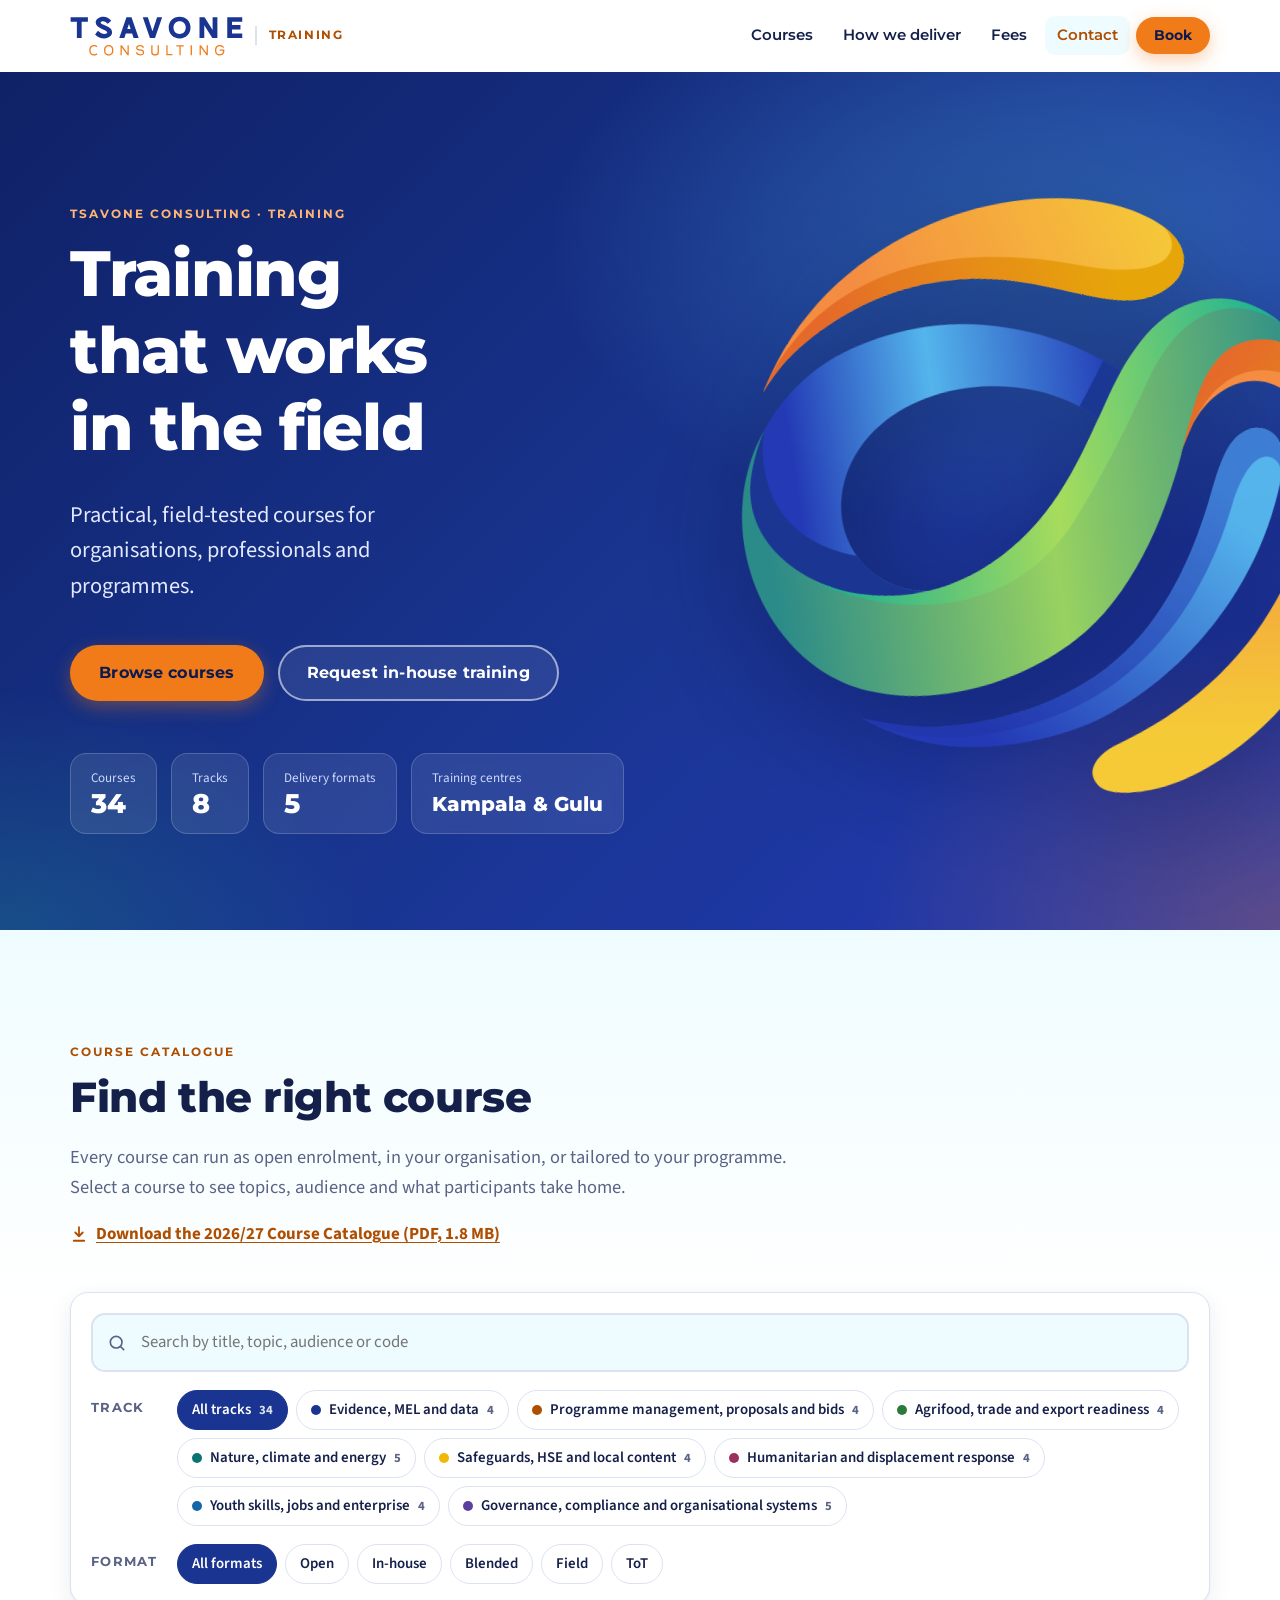
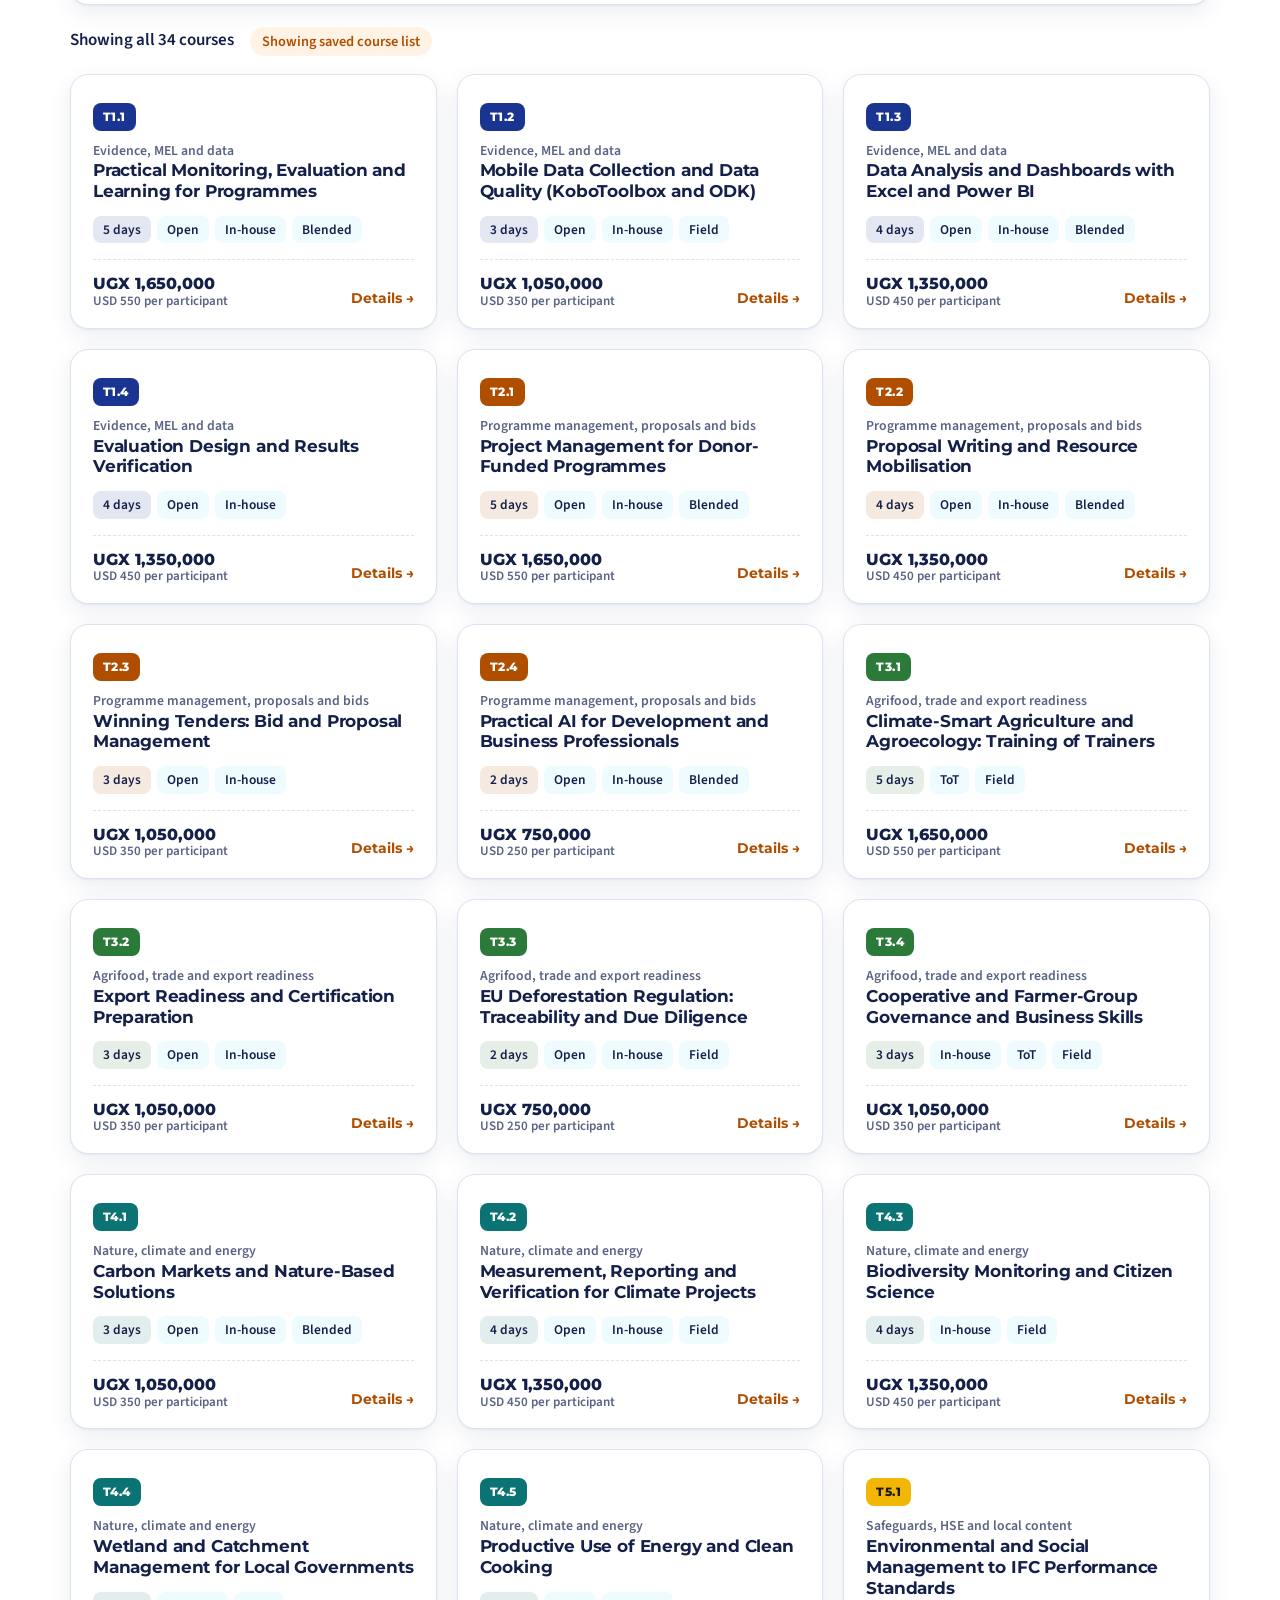
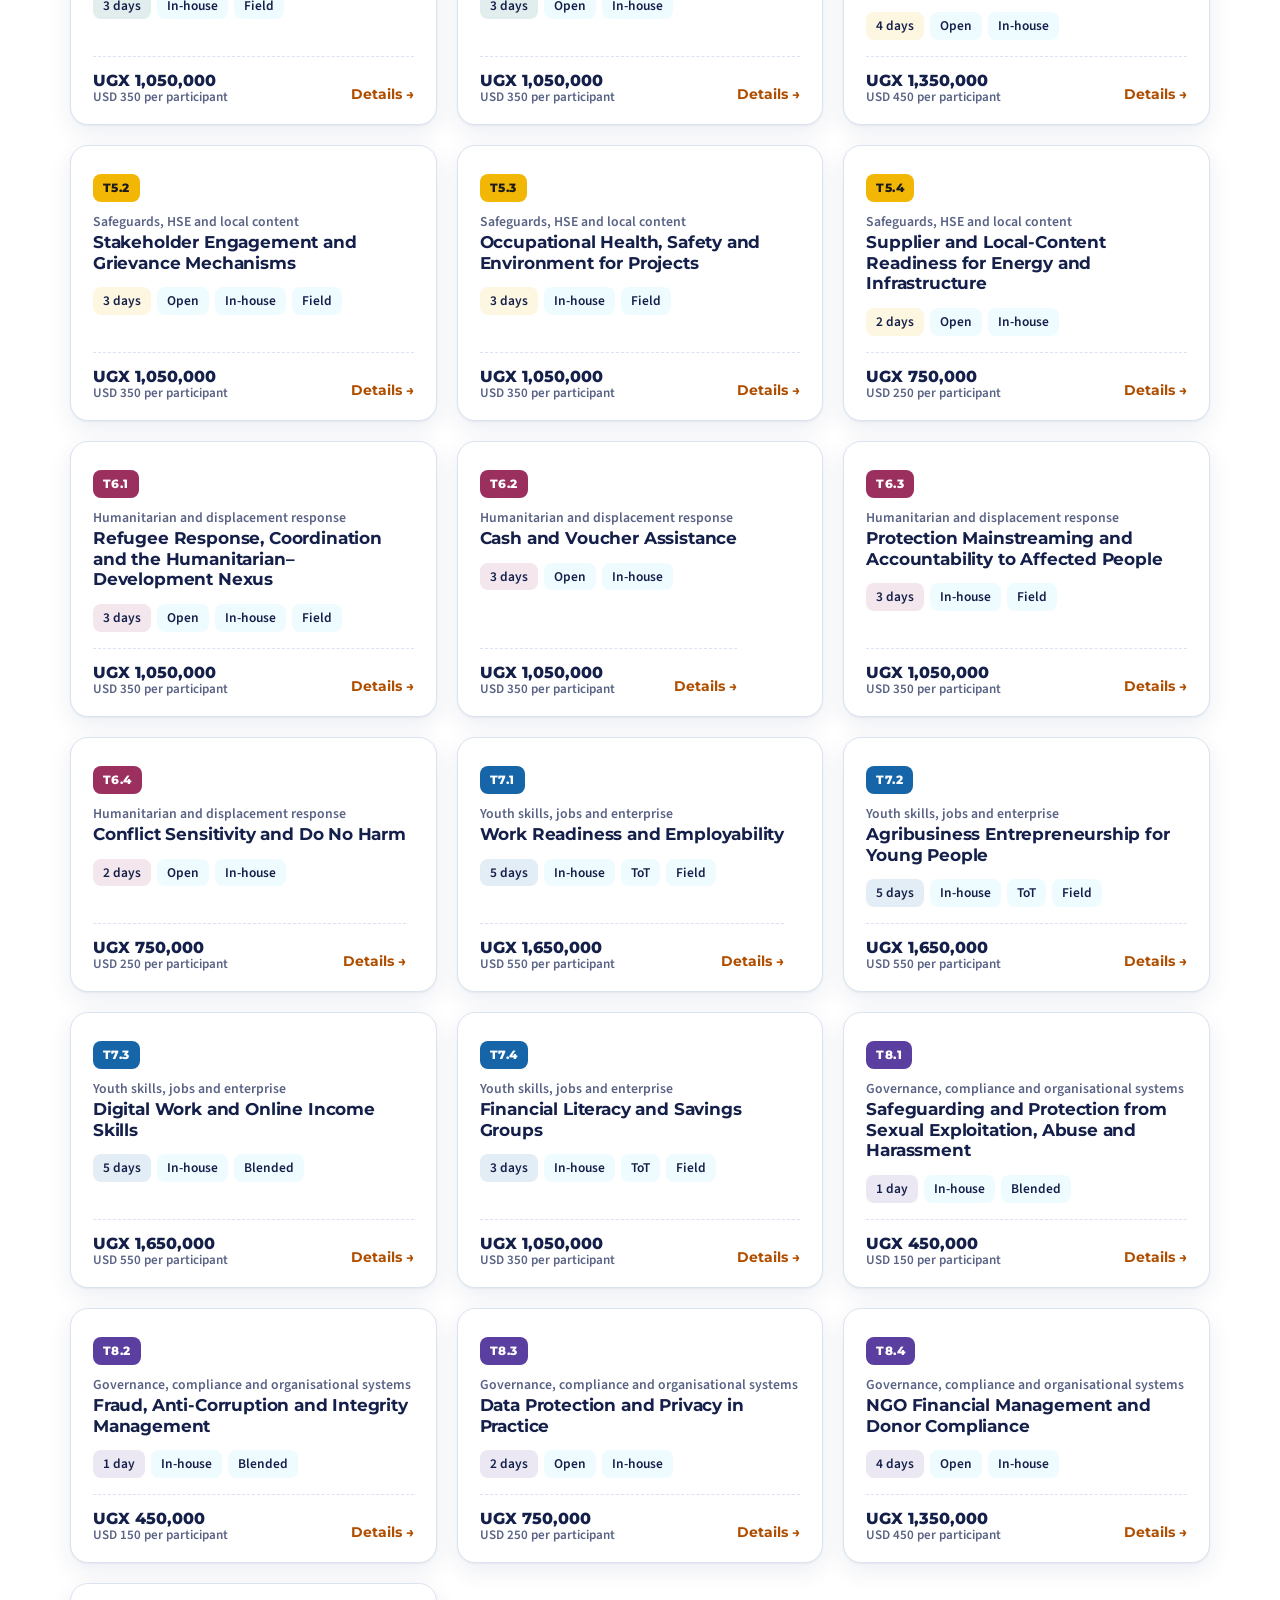
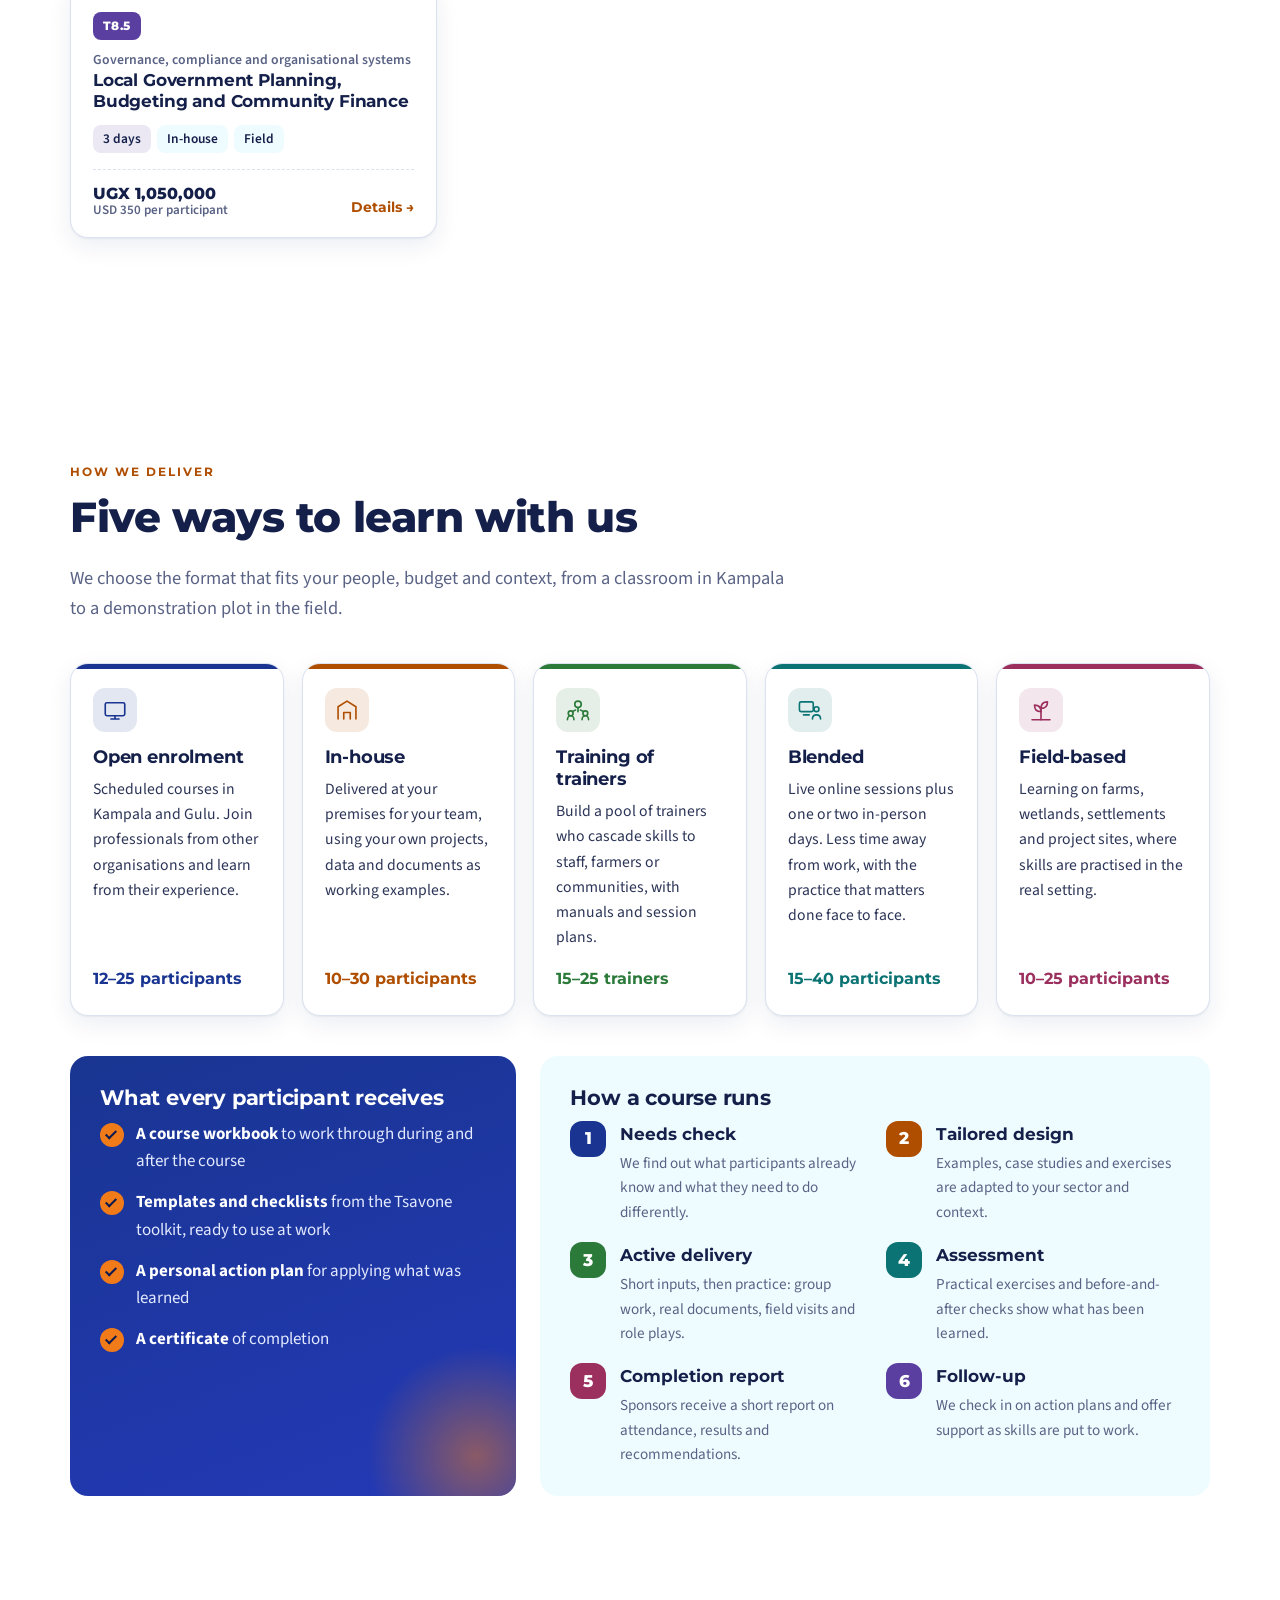
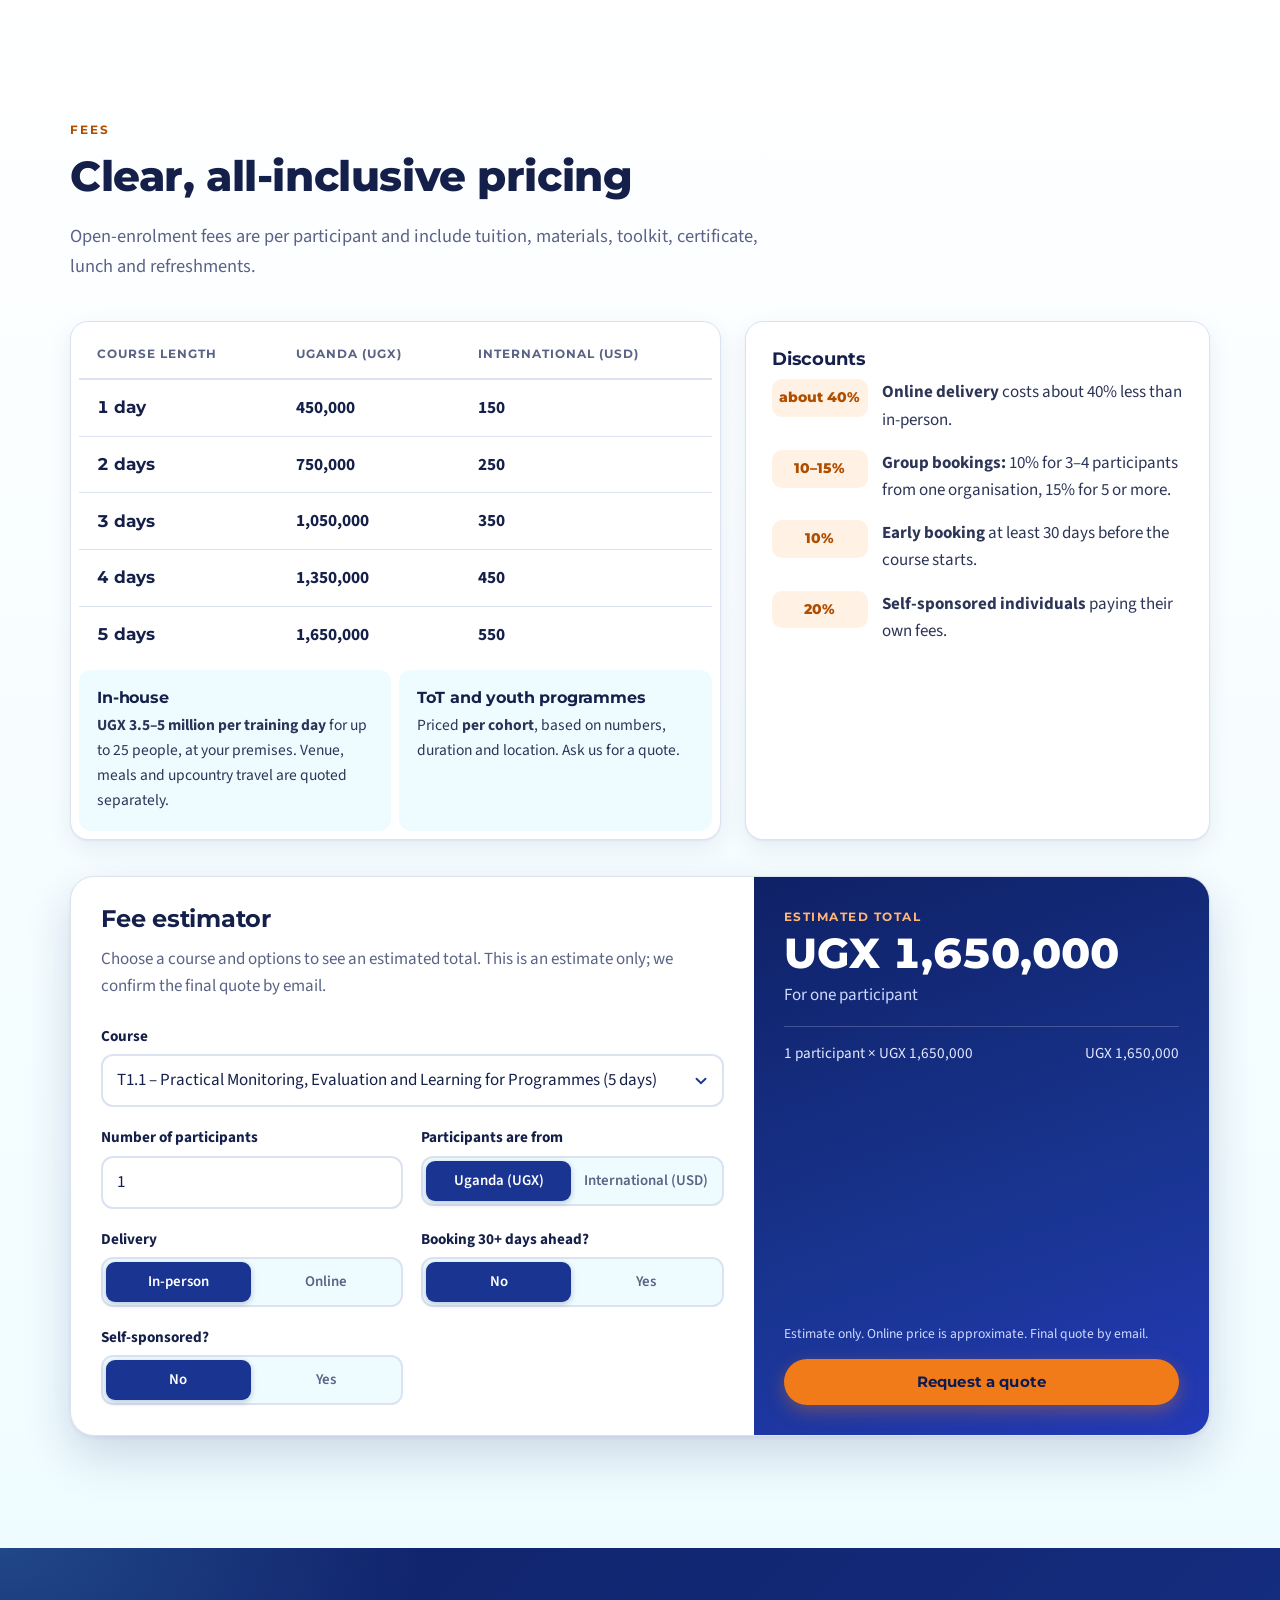
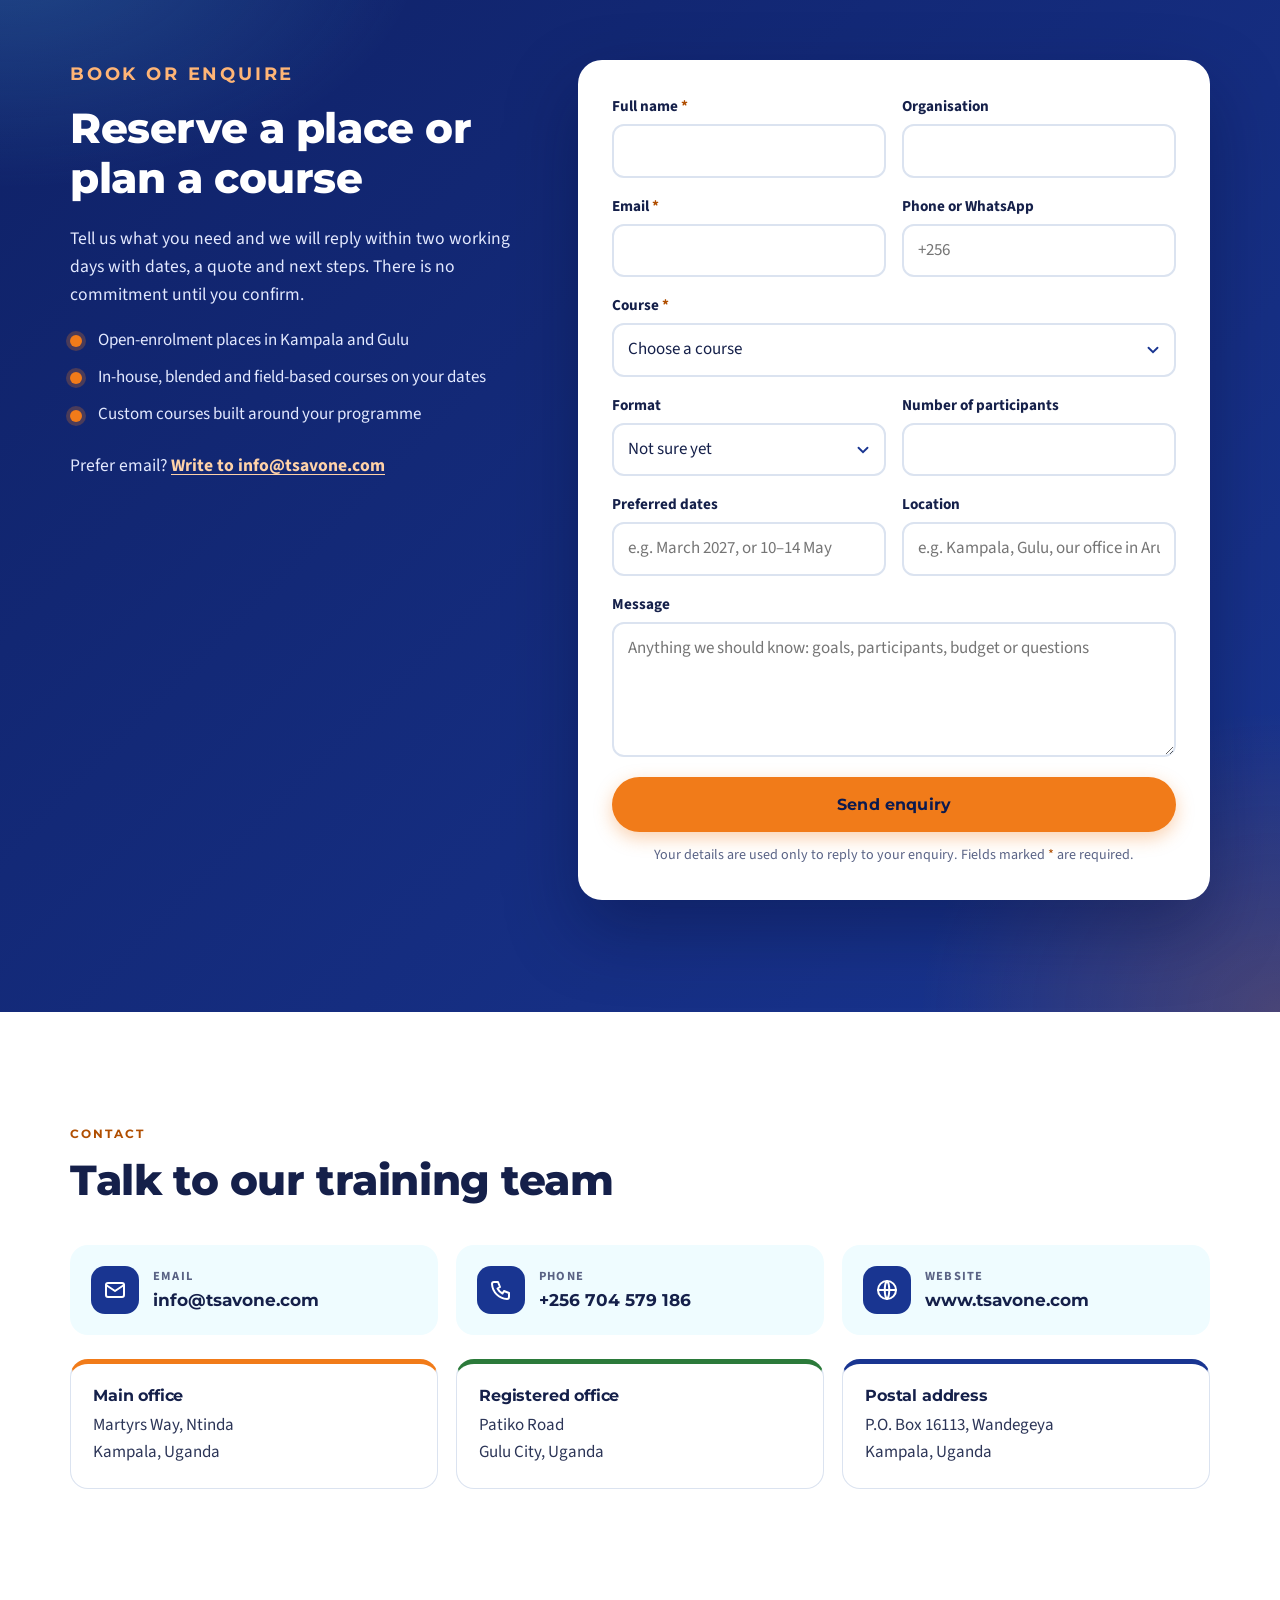
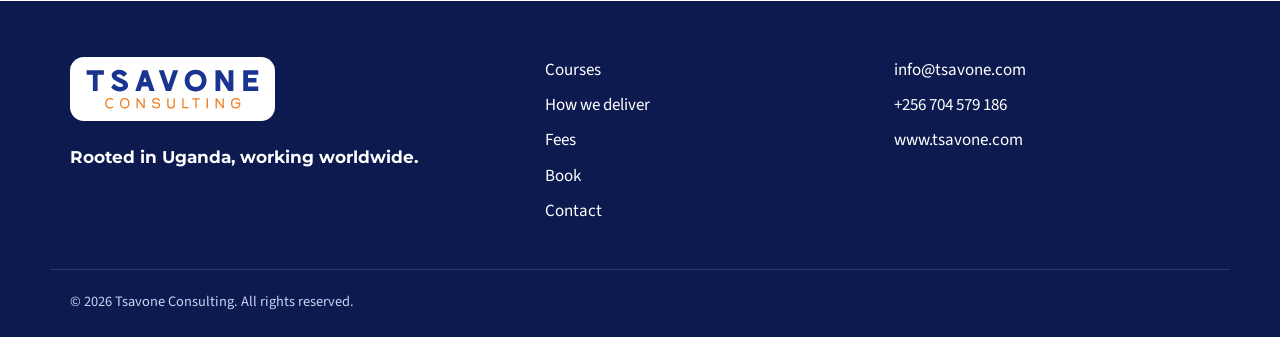
==== commit 91ae06fc: "Add 2026/27 catalogue PDF and track links to training site Offer the 2026/27 Course Catalogue as a d" ====
--- a/training/index.html
+++ b/training/index.html
@@ -110,6 +110,7 @@
       <p class="eyebrow">Course catalogue</p>
       <h2 id="courses-title">Find the right course</h2>
       <p class="section-lede">Every course can run as open enrolment, in your organisation, or tailored to your programme. Select a course to see topics, audience and what participants take home.</p>
+      <p class="catalogue-link"><a href="downloads/Tsavone-Course-Catalogue-2026-27.pdf" download>Download the 2026/27 Course Catalogue (PDF, 1.8 MB)</a></p>
     </div>
 
     <div class="filters" role="search">
@@ -269,7 +270,7 @@
         <div class="fee-extra">
           <div>
             <h3>In-house</h3>
-            <p><strong>UGX 3.5&ndash;5 million per training day</strong> for up to 25 people, at your premises.</p>
+            <p><strong>UGX 3.5&ndash;5 million per training day</strong> for up to 25 people, at your premises. Venue, meals and upcountry travel are quoted separately.</p>
           </div>
           <div>
             <h3>ToT and youth programmes</h3>
--- a/training/css/styles.css
+++ b/training/css/styles.css
@@ -166,6 +166,8 @@
 .section { padding: clamp(64px, 9vw, 112px) 0; }
 .section-head { max-width: 720px; margin-bottom: 40px; }
 .section-lede { font-size: 1.15rem; color: var(--muted); }
+.catalogue-link a { display: inline-flex; align-items: center; gap: 8px; font-weight: 700; color: var(--orange-dark); }
+.catalogue-link a::before { content: ""; width: 18px; height: 18px; flex: none; background: currentColor; -webkit-mask: url("data:image/svg+xml,%3Csvg xmlns='http://www.w3.org/2000/svg' viewBox='0 0 24 24' fill='none' stroke='black' stroke-width='2.4' stroke-linecap='round' stroke-linejoin='round'%3E%3Cpath d='M12 3v12M7 10l5 5 5-5M5 21h14'/%3E%3C/svg%3E") center / contain no-repeat; mask: url("data:image/svg+xml,%3Csvg xmlns='http://www.w3.org/2000/svg' viewBox='0 0 24 24' fill='none' stroke='black' stroke-width='2.4' stroke-linecap='round' stroke-linejoin='round'%3E%3Cpath d='M12 3v12M7 10l5 5 5-5M5 21h14'/%3E%3C/svg%3E") center / contain no-repeat; }
 
 /* Courses */
 .section-courses { background: linear-gradient(180deg, var(--sky) 0%, #fff 380px); }
